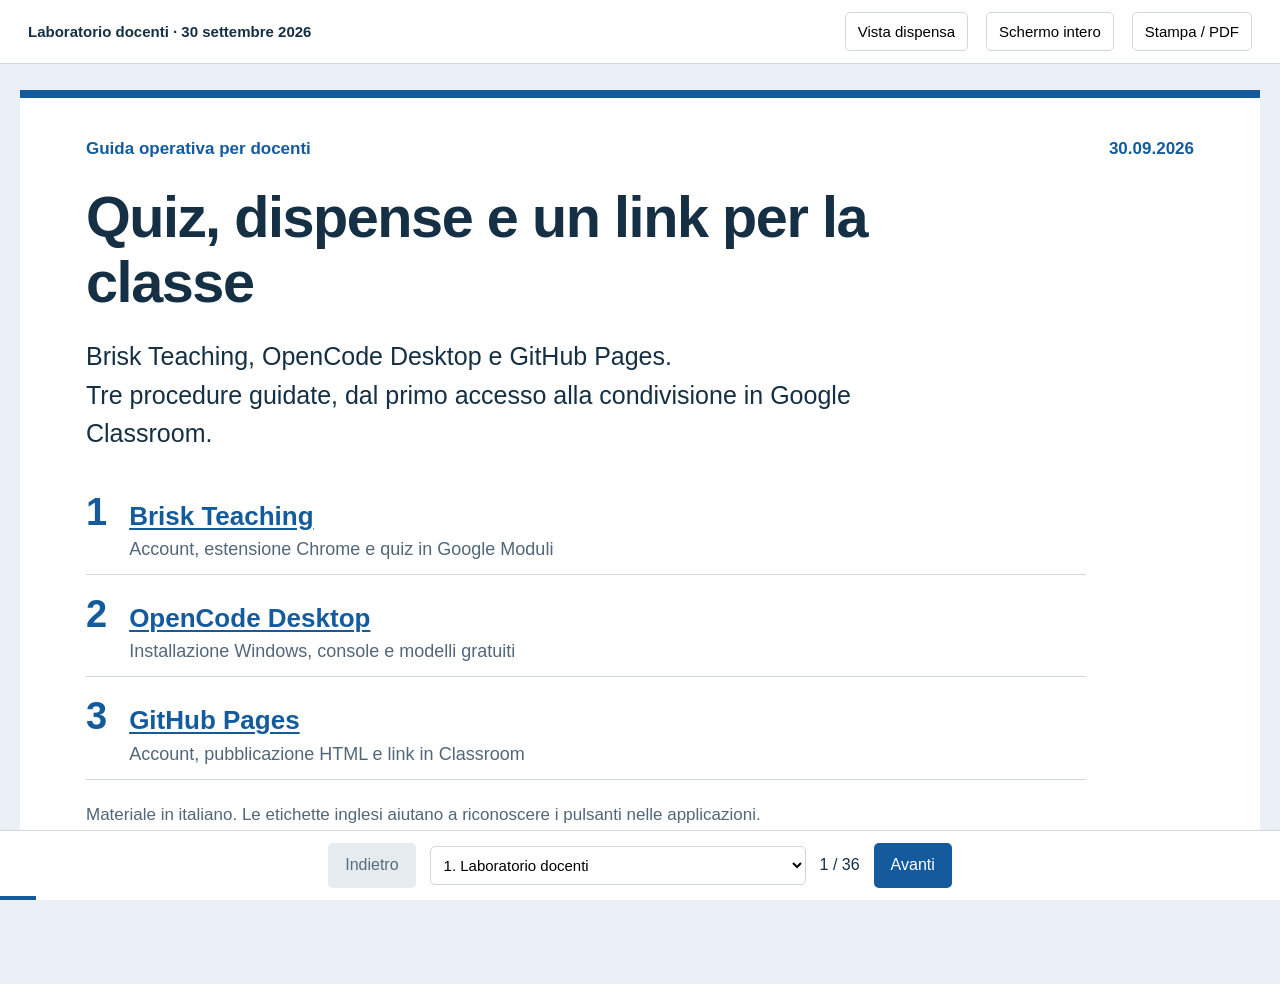
==== index.html @ 3fd15dc9 "Pubblica presentazione Brisk, OpenCode e GitHub Pages" ====
<!doctype html>
<html lang="it">
<head>
<meta charset="utf-8">
<meta name="viewport" content="width=device-width,initial-scale=1">
<title>Laboratorio docenti — Brisk, OpenCode e GitHub Pages</title>
<style>
:root{--ink:#153044;--paper:#fff;--base:#eaf0f5;--blue:#145b9e;--brisk:#654ba0;--open:#086755;--github:#145b9e;--muted:#526778;--line:#ccd8e1;--note:#fff3d6}*{box-sizing:border-box}body{margin:0;background:var(--base);color:var(--ink);font-family:"Segoe UI",Arial,sans-serif;font-size:20px;line-height:1.55}button,select{font:inherit}button,select,a{touch-action:manipulation}button{cursor:pointer}a{color:var(--blue);text-underline-offset:3px;overflow-wrap:anywhere}a:hover{text-decoration-thickness:3px}:focus-visible{outline:3px solid #d27800;outline-offset:4px}header{display:flex;align-items:center;gap:18px;padding:12px 28px;background:var(--paper);border-bottom:1px solid var(--line);font-size:15px}header strong{margin-right:auto}header button{border:1px solid var(--line);background:white;padding:7px 12px;border-radius:5px}main{max-width:1240px;margin:26px auto 110px}.slide{--accent:var(--blue);background:var(--paper);border-top:8px solid var(--accent);padding:38px 66px 32px;min-height:655px;scroll-margin-top:20px;margin-bottom:28px}.slide[data-topic="Brisk"]{--accent:var(--brisk)}.slide[data-topic="OpenCode"]{--accent:var(--open)}.slide[data-topic="GitHub"]{--accent:var(--github)}.slide[hidden]{display:none}.eyebrow{display:flex;justify-content:space-between;gap:20px;color:var(--accent);font-size:17px;font-weight:600;margin-bottom:22px}h1,h2,h3{line-height:1.13;letter-spacing:-.025em}h1{font-size:clamp(44px,4.5vw,64px);max-width:950px;margin:22px 0}h2{font-size:clamp(32px,3.5vw,46px);margin:0 0 25px;max-width:1030px}h3{font-size:24px;margin:20px 0 10px}p{max-width:920px;margin:14px 0}ol{padding-left:32px;max-width:1000px}li{padding-left:9px;margin:13px 0}li::marker{color:var(--accent);font-weight:700}strong{font-weight:650}.lead{font-size:25px;max-width:880px}.check{border-left:4px solid var(--accent);padding:10px 18px;margin-top:24px;background:#f1f6fa}.note{border-left:4px solid #ae7400;padding:10px 18px;background:var(--note);margin-top:24px;font-size:18px}.source{margin-top:24px;padding-top:12px;border-top:1px solid var(--line);font-size:14px;color:var(--muted)}.source a{color:var(--muted)}code{font-family:Consolas,"Liberation Mono",monospace;font-size:.9em;background:#edf2f6;padding:2px 5px;border-radius:3px;overflow-wrap:anywhere}pre{white-space:pre-wrap;overflow-wrap:anywhere;background:#eff5f8;border-left:4px solid var(--accent);padding:22px 24px;font:19px/1.6 Consolas,"Liberation Mono",monospace;max-width:1000px}pre code{background:none;padding:0}.copy{font-size:15px;padding:7px 14px;background:white;border:1px solid var(--line);border-radius:5px}.agenda{list-style:none;padding:0;max-width:1000px}.agenda li{display:flex;gap:22px;align-items:baseline;border-bottom:1px solid var(--line);padding:10px 0;margin:0}.agenda b{font-size:38px;color:var(--accent)}.agenda a{font-size:26px;font-weight:600}.agenda small{display:block;font-size:18px;color:var(--muted);font-weight:400}table{width:100%;border-collapse:collapse;font-size:18px}th,td{text-align:left;vertical-align:top;padding:14px 12px;border-bottom:1px solid var(--line)}th{color:var(--accent)}.sources{columns:2;column-gap:40px;font-size:17px}.sources li{break-inside:avoid;margin:0 0 12px}.toolbar{position:fixed;bottom:0;left:0;right:0;background:white;border-top:1px solid var(--line);padding:12px 24px;display:flex;align-items:center;justify-content:center;gap:14px;z-index:5;font-size:16px}.toolbar button{background:var(--blue);color:white;border:0;border-radius:5px;padding:10px 17px}.toolbar button:disabled{background:#e5ebef;color:#576c7c;cursor:default}.toolbar select{max-width:500px;min-width:160px;font-size:15px;padding:9px;border:1px solid var(--line);background:white;border-radius:5px}.progress{height:4px;background:var(--blue);position:fixed;bottom:0;left:0;z-index:6;transition:width .15s}body.reading main{max-width:1100px}body.reading .slide{min-height:0}body.reading .toolbar .step-nav{display:none}.sr-only{position:absolute;width:1px;height:1px;padding:0;margin:-1px;overflow:hidden;clip:rect(0,0,0,0);white-space:nowrap;border:0}.cover-foot{margin-top:22px;color:var(--muted);font-size:17px}.chapter{font-size:clamp(70px,10vw,130px);font-weight:750;color:var(--accent);line-height:1;margin:28px 0}.section-title{font-size:clamp(42px,5vw,64px)}noscript p{padding:20px;background:var(--note)}@media(max-width:800px){body{font-size:18px}header{padding:10px 16px;flex-wrap:wrap;gap:10px}header strong{width:100%;font-size:14px}main{margin:12px 12px 140px}.slide{padding:24px 23px;min-height:0}h2{font-size:32px}.eyebrow{font-size:14px;margin-bottom:18px}.lead{font-size:21px}.toolbar{flex-wrap:wrap;padding:10px 12px;gap:8px}.toolbar select{max-width:100%;width:100%;order:-1}.toolbar button{padding:8px 13px}.sources{columns:1}table{font-size:16px}th,td{padding:10px 6px}pre{font-size:16px;padding:16px}.agenda a{font-size:22px}.agenda b{font-size:30px}.source{font-size:13px}}@media(prefers-reduced-motion:reduce){*{scroll-behavior:auto!important;transition:none!important}}@media print{@page{size:A4 landscape;margin:12mm}body{background:white;font-size:15px}header,.toolbar,.progress,.copy,noscript{display:none!important}main,body.reading main{margin:0;max-width:none}.slide,.slide[hidden]{display:block!important;min-height:0;margin:0;padding:20px 24px;break-after:page;page-break-after:always;break-inside:avoid;border-top-width:5px}.slide:last-child{break-after:auto}h1{font-size:48px}h2{font-size:32px}h3{font-size:20px}.lead{font-size:20px}li{margin:9px 0}pre{font-size:14px;padding:15px}table{font-size:14px}.note{font-size:14px}.source{font-size:10px;margin-top:16px}.chapter{font-size:85px}.sources{font-size:13px}a{color:inherit}*{print-color-adjust:exact;-webkit-print-color-adjust:exact}}
.evidence{display:grid;grid-template-columns:1fr 1.05fr;gap:28px;align-items:start}.evidence ol{font-size:18px;padding-left:25px;margin-top:0}.evidence img{width:100%;height:auto;border:1px solid var(--line)}figure{margin:0}figcaption{font-size:13px;color:var(--muted);line-height:1.4;margin-top:8px}.evidence .note{font-size:16px}.evidence code{font-size:.82em}@media(max-width:900px){.evidence{grid-template-columns:1fr}}@media print{.evidence{grid-template-columns:1fr 1fr}.evidence ol{font-size:14px}.evidence .note{font-size:13px}}
</style>
</head>
<body>
<header><strong>Laboratorio docenti · 30 settembre 2026</strong><button id="reading" type="button" aria-pressed="false">Vista dispensa</button><button id="fullscreen" type="button">Schermo intero</button><button id="print" type="button">Stampa / PDF</button></header>
<noscript><p>JavaScript è disattivato: tutte le slide sono visibili in sequenza. Puoi leggere e stampare la presentazione.</p></noscript>
<main id="deck">
<section class="slide" id="slide-1" data-topic="Introduzione" data-title="Laboratorio docenti">
<div class="eyebrow"><span>Guida operativa per docenti</span><span>30.09.2026</span></div>
<h1>Quiz, dispense e un link per la classe</h1>
<p class="lead">Brisk Teaching, OpenCode Desktop e GitHub Pages.<br>Tre procedure guidate, dal primo accesso alla condivisione in Google Classroom.</p>
<ul class="agenda"><li><b>1</b><div><a href="#slide-4">Brisk Teaching</a><small>Account, estensione Chrome e quiz in Google Moduli</small></div></li><li><b>2</b><div><a href="#slide-15">OpenCode Desktop</a><small>Installazione Windows, console e modelli gratuiti</small></div></li><li><b>3</b><div><a href="#slide-26">GitHub Pages</a><small>Account, pubblicazione HTML e link in Classroom</small></div></li></ul>
<p class="cover-foot">Materiale in italiano. Le etichette inglesi aiutano a riconoscere i pulsanti nelle applicazioni.</p>
</section>
<section class="slide" id="slide-2" data-topic="Introduzione" data-title="Come usare la presentazione">
<div class="eyebrow"><span>Prima del laboratorio</span><span>Uso della guida</span></div><h2>Una slide alla volta, oppure tutta la dispensa</h2>
<ol><li>Usa <strong>Avanti</strong> e <strong>Indietro</strong>, oppure i tasti freccia. Il menu in basso apre direttamente un passaggio.</li><li>I collegamenti dei servizi aprono una nuova scheda. Mantieni questa presentazione aperta mentre esegui la procedura.</li><li>Seleziona <strong>Vista dispensa</strong> per leggere tutte le slide in sequenza. Torna alla presentazione con lo stesso pulsante.</li><li><strong>Stampa / PDF</strong> include tutte le slide. Nella finestra di stampa scegli “Salva come PDF” e orientamento orizzontale.</li></ol>
<p class="check"><strong>Il file funziona anche offline.</strong> Serve Internet per aprire i servizi e le fonti, non per consultare queste slide.</p><p class="note">I servizi cambiano nel tempo. I nomi e i percorsi riportati si basano sulle fonti ufficiali consultate il 30 settembre 2026. Le schermate possono variare per versione, lingua e account scolastico.</p>
</section>
<section class="slide" id="slide-3" data-topic="Introduzione" data-title="Occorrente e account">
<div class="eyebrow"><span>Prima del laboratorio</span><span>Preparazione</span></div><h2>Occorrente e account da utilizzare</h2>
<ol><li>Un computer con <strong>Google Chrome</strong> e connessione Internet. Per la seconda procedura: un PC Windows compatibile con il download Desktop x64.</li><li>Un <strong>account Google</strong> con Drive e Moduli disponibili. Per la condivisione: accesso come docente alla propria Classroom.</li><li>Un indirizzo email accessibile, da usare per le registrazioni. Tieni a disposizione gli eventuali codici di verifica.</li><li>Una breve risorsa didattica e una cartella di lavoro, per esempio <code>Documenti\Dispensa-AI</code>.</li></ol>
<p class="check"><strong>Controllo iniziale:</strong> apri <a href="https://drive.google.com/" target="_blank" rel="noopener noreferrer">Google Drive</a> e verifica dall’immagine del profilo l’account nel quale vuoi salvare i materiali.</p><p class="note">Su un computer scolastico l’installazione di estensioni o programmi può richiedere l’intervento dell’amministratore.</p>
</section>
<section class="slide" id="slide-4" data-topic="Brisk" data-title="Brisk Teaching: obiettivo">
<div class="eyebrow"><span>Brisk Teaching</span><span>Percorso 1</span></div><div class="chapter">01</div><h2 class="section-title">Un quiz nel proprio Google Drive</h2><p class="lead">L’estensione Brisk usa una risorsa o una richiesta per creare un quiz in Google Moduli. Il docente controlla le domande prima di condividerle.</p><p>Al termine avrai un modulo modificabile nel tuo account Google, con risposte corrette e impostazioni di accesso verificate.</p><p><a href="https://www.briskteaching.com/getting-started-with-brisk-teaching" target="_blank" rel="noopener noreferrer">Apri la guida ufficiale Brisk</a></p><p class="source">Fonte: <a href="https://www.briskteaching.com/solutions/teachers" target="_blank" rel="noopener noreferrer">Brisk for Teachers</a>.</p>
</section>
<section class="slide" id="slide-5" data-topic="Brisk" data-title="Iscrizione a Brisk">
<div class="eyebrow"><span>Brisk Teaching</span><span>Passaggio 1</span></div><h2>Iscrizione con l’account Google</h2>
<ol><li>Apri <a href="https://www.briskteaching.com/" target="_blank" rel="noopener noreferrer">briskteaching.com</a> e cerca <strong>Sign up</strong> / <strong>Get started free</strong>. Puoi partire anche da <a href="https://app.briskteaching.com/get-started" target="_blank" rel="noopener noreferrer">app.briskteaching.com/get-started</a>.</li><li>Scegli l’accesso con <strong>Google</strong>, perché il risultato dovrà essere un Google Modulo.</li><li>Seleziona l’account di destinazione. Se non compare, usa l’opzione per aggiungere un altro account.</li><li>Leggi le richieste di accesso e completa le informazioni iniziali che Brisk presenta, per esempio ruolo e contesto didattico.</li></ol><p class="check"><strong>Risultato:</strong> accedi a Brisk con lo stesso account nel quale vuoi ritrovare il quiz.</p><p class="note">Se l’account della scuola blocca l’autorizzazione, chiedi al referente informatico di abilitare il servizio.</p><p class="source">Fonte: <a href="https://www.briskteaching.com/getting-started-with-brisk-teaching" target="_blank" rel="noopener noreferrer">Getting Started with Brisk</a>.</p>
</section>
<section class="slide" id="slide-6" data-topic="Brisk" data-title="Installazione estensione Chrome">
<div class="eyebrow"><span>Brisk Teaching</span><span>Passaggio 2</span></div><h2>Installazione dell’estensione su Chrome</h2>
<ol><li>In <strong>Google Chrome</strong>, torna al sito Brisk e seleziona <strong>Install for free</strong>, <strong>Add to Chrome</strong> o il pulsante equivalente di installazione.</li><li>Apri la scheda <strong>Brisk Teaching</strong> nel Chrome Web Store tramite il collegamento del sito ufficiale.</li><li>Fai clic su <strong>Aggiungi a Chrome</strong>. Leggi le autorizzazioni della finestra e conferma con <strong>Aggiungi estensione</strong>.</li><li>Attendi la notifica di installazione. Apri il menu <strong>Estensioni</strong>, indicato dal simbolo del puzzle in alto a destra.</li></ol><p class="check"><strong>Risultato:</strong> Brisk Teaching compare nell’elenco delle estensioni di Chrome.</p><p class="note">Se il pulsante è disabilitato o compare “Bloccata dall’amministratore”, l’installazione deve essere autorizzata dalla scuola.</p><p class="source">Fonte: <a href="https://www.briskteaching.com/faq" target="_blank" rel="noopener noreferrer">Brisk FAQ: installazione dell’estensione</a>.</p>
</section>
<section class="slide" id="slide-7" data-topic="Brisk" data-title="Icona e accesso nell’estensione">
<div class="eyebrow"><span>Brisk Teaching</span><span>Passaggio 3</span></div><h2>Icona visibile e accesso nell’estensione</h2>
<ol><li>Dal menu <strong>Estensioni</strong> di Chrome, premi la <strong>puntina</strong> accanto a Brisk Teaching. L’icona rimane nella barra degli strumenti.</li><li>Apri una pagina di lavoro, per esempio un Google Documento con il testo della lezione.</li><li>Premi l’icona Brisk nella barra oppure la <strong>B</strong> che appare sulla pagina. Se richiesto, effettua l’accesso con Google.</li><li>Controlla che l’account Brisk corrisponda all’account Google del documento. Ricarica la pagina se l’estensione non appare.</li></ol><p class="check"><strong>Risultato:</strong> puoi aprire gli strumenti Brisk dalla risorsa che stai leggendo.</p><p class="note">L’estensione è legata al profilo Chrome in cui l’hai installata. Se cambi profilo, controlla che sia presente anche lì.</p><p class="source">Fonte: <a href="https://www.briskteaching.com/getting-started-with-brisk-teaching" target="_blank" rel="noopener noreferrer">Getting Started with Brisk: pin e sign in</a>.</p>
</section>
<section class="slide" id="slide-8" data-topic="Brisk" data-title="Preparazione del testo di partenza">
<div class="eyebrow"><span>Brisk Teaching</span><span>Passaggio 4</span></div><h2>La risorsa da trasformare in quiz</h2>
<ol><li>Apri un <strong>Google Documento</strong> con il contenuto della lezione. Puoi usare anche una pagina web, un PDF o un video YouTube supportato.</li><li>Per il primo tentativo scegli un testo breve e chiaro, per esempio una pagina su hardware, software e periferiche.</li><li>Apri Brisk e scegli <strong>Create</strong>, quindi <strong>Quiz</strong> nella libreria degli strumenti.</li><li>Se Brisk presenta un’interfaccia diversa, cerca lo strumento di creazione quiz. Controlla quale contenuto sta usando prima di generare.</li></ol><p class="check"><strong>Esempio:</strong> una lezione introduttiva di informatica per una classe prima della scuola secondaria di secondo grado.</p><p class="source">Fonte: <a href="https://help.briskteaching.com/hc/en-us/articles/39310176720148-How-To-Create-with-classic-Brisk" target="_blank" rel="noopener noreferrer">How To: Create with classic Brisk</a>.</p>
</section>
<section class="slide" id="slide-9" data-topic="Brisk" data-title="Impostazioni del quiz">
<div class="eyebrow"><span>Brisk Teaching</span><span>Passaggio 5</span></div><h2>Lingua, livello e formato del quiz</h2>
<ol><li>Imposta <strong>Italiano</strong> come lingua, se il campo è disponibile. Indica la lingua anche nella richiesta scritta.</li><li>Seleziona il livello scolastico appropriato. Per una classe prima superiore descrivi anche età e prerequisiti nella richiesta.</li><li>Imposta il numero e il tipo delle domande con i controlli disponibili. Per iniziare: <strong>8 domande a scelta multipla</strong>.</li><li>Scegli <strong>Google Forms / Google Moduli</strong> come destinazione del quiz, poi prepara la richiesta della slide successiva.</li></ol><p class="check"><strong>Prima di generare:</strong> verifica contenuto di partenza, lingua, livello e destinazione Google Forms.</p><p class="note">La disposizione dei campi dipende dalla versione di Brisk. Puoi esplicitare nella richiesta le preferenze che non hanno un campo dedicato.</p><p class="source">Fonte: <a href="https://www.briskteaching.com/faq" target="_blank" rel="noopener noreferrer">Brisk FAQ: creazione quiz e scelta dell’output</a>.</p>
</section>
<section class="slide" id="slide-10" data-topic="Brisk" data-title="Richiesta pronta per Brisk">
<div class="eyebrow"><span>Brisk Teaching</span><span>Esempio da copiare</span></div><h2>Una richiesta precisa per il quiz</h2>
<pre id="brisk-prompt">Crea un quiz in italiano basato sul testo aperto.
Destinatari: classe prima della scuola secondaria di secondo grado.
Argomento: hardware, software e periferiche.
Prepara 8 domande a scelta multipla, con 4 alternative
e una sola risposta corretta per domanda.
Usa frasi brevi e un lessico adatto a studenti principianti.
Indica la risposta corretta e una breve spiegazione.
Evita domande ambigue e informazioni assenti dal testo.</pre><button class="copy" data-copy="brisk-prompt" type="button">Copia richiesta</button>
<p>Adatta argomento e destinatari. Prima di usare questo esempio, verifica che la risorsa aperta contenga davvero gli argomenti indicati.</p><p class="check"><strong>Nota didattica:</strong> la richiesta è un esempio del laboratorio. Il contenuto generato richiede il controllo del docente.</p>
</section>
<section class="slide" id="slide-11" data-topic="Brisk" data-title="Generazione e salvataggio nel proprio account">
<div class="eyebrow"><span>Brisk Teaching</span><span>Passaggio 6</span></div><h2>Generazione e controllo dell’account</h2>
<ol><li>Avvia con <strong>Brisk It</strong> o il pulsante di generazione e attendi il risultato, senza chiudere la scheda.</li><li>Apri il Google Modulo restituito. Se compare un’ulteriore richiesta Google, controlla l’account selezionato prima di procedere.</li><li>Assegna un nome riconoscibile al file, per esempio <strong>Quiz hardware e software – classe 1A</strong>.</li><li>Apri <a href="https://drive.google.com/" target="_blank" rel="noopener noreferrer">Drive</a> nello stesso account e cerca il titolo del modulo. Controlla il proprietario nei dettagli o nella finestra di condivisione.</li></ol><p class="check"><strong>Risultato:</strong> il modulo è modificabile e appartiene all’account previsto. Puoi spostarlo nella cartella della classe.</p><p class="note">Se il file è finito nell’account sbagliato, passa all’account corretto e ripeti la creazione. Se il file è soltanto condiviso con te, crea una copia nel tuo Drive quando l’opzione è consentita.</p><p class="source">Fonti: <a href="https://www.briskteaching.com/getting-started-with-brisk-teaching" target="_blank" rel="noopener noreferrer">Brisk: salvataggio in Drive</a>, <a href="https://support.google.com/docs/answer/6281888?hl=it" target="_blank" rel="noopener noreferrer">Google: uso di Moduli</a>.</p>
</section>
<section class="slide" id="slide-12" data-topic="Brisk" data-title="Revisione e punteggi in Google Moduli">
<div class="eyebrow"><span>Brisk Teaching</span><span>Passaggio 7</span></div><h2>Controllo delle domande e delle soluzioni</h2>
<ol><li>Leggi ogni domanda e tutte le alternative. Correggi errori, ambiguità e risposte troppo facili da riconoscere.</li><li>In <strong>Impostazioni</strong>, controlla <strong>Trasforma in un quiz</strong>. Attivalo se il modulo non è già un quiz.</li><li>Apri la <strong>Chiave di risposta</strong> delle domande valutabili e verifica soluzione e punti. Per l’esempio assegna 1 punto per domanda, totale 8.</li><li>Decidi quando rilasciare il voto, quali informazioni mostrare e se rendere obbligatorie le domande. Usa <strong>Anteprima</strong> per controllare l’esperienza dello studente.</li></ol><p class="check"><strong>Prova:</strong> dopo la pubblicazione invia una compilazione di test. Controlla che punteggio e risposte siano corretti.</p><p class="source">Fonte: <a href="https://support.google.com/docs/answer/7032287?hl=it" target="_blank" rel="noopener noreferrer">Google: creare e valutare quiz</a>.</p>
</section>
<section class="slide" id="slide-13" data-topic="Brisk" data-title="Pubblicazione del modulo e risposte">
<div class="eyebrow"><span>Brisk Teaching</span><span>Passaggio 8</span></div><h2>Pubblicazione e link di compilazione</h2>
<ol><li>In <strong>Impostazioni</strong>, scegli raccolta email e limite a una risposta. Il limite richiede l’accesso Google.</li><li>Fai clic su <strong>Pubblica</strong>. In <strong>Gestisci</strong>, verifica chi può rispondere e scegli il pubblico previsto. Conferma la pubblicazione.</li><li>Da <strong>Pubblicato</strong>, <strong>Condividi</strong> o <strong>Anteprima</strong>, usa <strong>Copia link di compilazione</strong>. Condividi questo link con gli studenti.</li><li>Apri il link con un account autorizzato a rispondere. Dopo la prova, controlla la scheda <strong>Risposte</strong> del modulo.</li></ol><p class="check"><strong>Il link corretto apre la compilazione.</strong> Il collegamento dell’editor può terminare con <code>/edit</code> e va riservato ai collaboratori.</p><p class="note">Se compare “Richiedi accesso”, verifica il pubblico del modulo e l’account dello studente. Gli account scolastici possono avere restrizioni del dominio.</p><p class="source">Fonte: <a href="https://support.google.com/docs/answer/2839588?hl=it" target="_blank" rel="noopener noreferrer">Google: pubblicare e condividere il modulo</a>.</p>
</section>
<section class="slide" id="slide-14" data-topic="Brisk" data-title="Brisk: problemi comuni">
<div class="eyebrow"><span>Brisk Teaching</span><span>Se qualcosa non funziona</span></div><h2>Problemi comuni e controllo finale</h2>
<table><thead><tr><th>Problema</th><th>Prima verifica</th></tr></thead><tbody><tr><td>Non vedo la B</td><td>Apri una pagina di contenuto, ricarica e premi l’icona nella barra. Controlla che l’estensione sia attiva nel profilo Chrome corrente.</td></tr><tr><td>Google nega l’accesso</td><td>Verifica l’account. Se il servizio è bloccato dal dominio scolastico, coinvolgi l’amministratore.</td></tr><tr><td>Non trovo il modulo</td><td>Cerca il titolo in Drive e verifica il profilo Google attivo. Controlla il collegamento restituito da Brisk.</td></tr><tr><td>Quiz o opzione non disponibili</td><td>Controlla il piano e le funzioni disponibili. La prova iniziale può mostrare funzioni diverse dal piano gratuito successivo.</td></tr></tbody></table><p class="check"><strong>Passaggio concluso:</strong> quiz nel tuo account, soluzioni controllate, link di compilazione provato.</p><p class="source">Fonte: <a href="https://www.briskteaching.com/faq" target="_blank" rel="noopener noreferrer">Brisk FAQ: piano e troubleshooting</a>.</p>
</section>
<section class="slide" id="slide-15" data-topic="OpenCode" data-title="OpenCode Desktop: obiettivo">
<div class="eyebrow"><span>OpenCode Desktop</span><span>Percorso 2</span></div><div class="chapter">02</div><h2 class="section-title">Una dispensa HTML sul PC Windows</h2><p class="lead">Installazione dell’app, collegamento al servizio OpenCode e scelta di un modello gratuito.</p><p><strong>Desktop</strong> è l’applicazione. In <strong>Impostazioni / Provider</strong> collega <strong>OpenCode Console</strong>, il provider previsto per questo laboratorio. La console web gestisce account e chiavi.</p><p class="check"><strong>Obiettivo del laboratorio:</strong> ottenere un file <code>index.html</code> e aprirlo in Chrome prima di pubblicarlo.</p><p class="source">Fonti: <a href="https://opencode.ai/docs/" target="_blank" rel="noopener noreferrer">OpenCode Intro</a>, <a href="https://opencode.ai/docs/providers/" target="_blank" rel="noopener noreferrer">Providers</a>.</p>
</section>
<section class="slide" id="slide-16" data-topic="OpenCode" data-title="Download Desktop per Windows">
<div class="eyebrow"><span>OpenCode Desktop</span><span>Passaggio 1</span></div><h2>Download dell’app Windows</h2>
<ol><li>Apri <a href="https://opencode.ai/download" target="_blank" rel="noopener noreferrer">opencode.ai/download</a> nel browser del PC Windows.</li><li>Scorri alla sezione <strong>OpenCode Desktop</strong>. Seleziona <strong>Download</strong> sotto <strong>Windows (x64)</strong>.</li><li>Attendi il download. Apri la cartella <strong>Download</strong> di Windows e individua il programma di installazione appena scaricato.</li><li>Controlla che il download provenga dal sito ufficiale o dal repository ufficiale a cui il sito rimanda.</li></ol><p class="check"><strong>Desktop è il download corretto per questa guida.</strong> Non serve partire dai comandi della sezione “OpenCode Terminal”.</p><p class="note">Per un PC con architettura diversa da x64, verifica la compatibilità prima di installare. La pagina consultata propone il download Windows x64.</p><p class="source">Fonte: <a href="https://opencode.ai/download" target="_blank" rel="noopener noreferrer">Download ufficiale OpenCode</a>.</p>
</section>
<section class="slide" id="slide-17" data-topic="OpenCode" data-title="Installazione e primo avvio">
<div class="eyebrow"><span>OpenCode Desktop</span><span>Passaggio 2</span></div><h2>Installazione e primo avvio su Windows</h2>
<ol><li>Apri il programma scaricato con un doppio clic. Leggi le informazioni dell’installer e scegli le opzioni richieste dalla versione disponibile.</li><li>Completa l’installazione seguendo la procedura. Se Windows chiede un’autorizzazione, verifica origine e nome del programma.</li><li>Avvia <strong>OpenCode</strong> dal menu Start o dal collegamento creato. Attendi il caricamento dell’interfaccia.</li><li>Se l’app segnala un componente necessario o un errore, annota il messaggio e consulta la documentazione ufficiale prima di ripetere l’installazione.</li></ol><p class="check"><strong>Risultato:</strong> vedi la finestra dell’app e puoi aprire un progetto o una cartella.</p><p class="note">Le finestre dell’installer dipendono dalla versione. Su un PC gestito dalla scuola può servire l’installazione da parte dell’amministratore.</p><p class="source">Fonti: <a href="https://opencode.ai/download" target="_blank" rel="noopener noreferrer">Download ufficiale</a>, <a href="https://opencode.ai/docs/troubleshooting/" target="_blank" rel="noopener noreferrer">OpenCode Troubleshooting</a>.</p>
</section>
<section class="slide" id="slide-18" data-topic="OpenCode" data-title="Cartella del progetto">
<div class="eyebrow"><span>OpenCode Desktop</span><span>Passaggio 3</span></div><h2>La cartella di lavoro della dispensa</h2>
<ol><li>In Esplora file apri <strong>Documenti</strong> e crea una cartella chiamata <code>Dispensa-AI</code>.</li><li>In OpenCode usa <strong>Open project</strong> / <strong>Open folder</strong>, o il controllo equivalente per aprire una cartella.</li><li>Seleziona <code>Documenti\Dispensa-AI</code>. Controlla il nome del progetto nell’app.</li><li>Avvia una nuova sessione di lavoro. Usa questa cartella vuota per il primo esercizio.</li></ol><p class="check"><strong>Risultato:</strong> sai dove cercare il file HTML che l’agente creerà.</p><p>Per gli esercizi successivi puoi aggiungere alla cartella un testo di partenza, purché sia un materiale che puoi usare e condividere.</p><p class="source">Fonte: <a href="https://opencode.ai/docs/" target="_blank" rel="noopener noreferrer">OpenCode: lavoro su un progetto</a>. Il nome della cartella è un esempio del laboratorio.</p>
</section>
<section class="slide" id="slide-19" data-topic="OpenCode" data-title="Controllo di OpenCode Console in Provider">
<div class="eyebrow"><span>OpenCode Desktop</span><span>Passaggio 4</span></div><h2>Prima verifica: OpenCode Console è già collegato?</h2>
<ol><li>Apri le <strong>Impostazioni</strong> dell’app, poi la voce <strong>Provider</strong> nel menu laterale.</li><li>Cerca <strong>OpenCode Console</strong> tra i <strong>Provider connessi</strong>.</li><li>Se la voce è già presente con <strong>Default</strong> e il pulsante <strong>Disconnetti</strong>, il provider risulta collegato. Passa alla scelta del modello, senza scollegarlo.</li><li>Se la voce non è collegata, cercala nell’elenco o in <strong>Mostra altri provider</strong> e usa <strong>Connetti</strong>. Segui il metodo di accesso proposto dall’app.</li></ol><p class="check"><strong>Nella versione osservata:</strong> OpenCode Console appare già tra i provider connessi, con indicazione Default. Questo controllo precede l’eventuale creazione di una chiave.</p><p class="note">Il percorso principale per i modelli gratuiti è dentro Desktop. Account web e chiave API sono passaggi aggiuntivi soltanto se il collegamento scelto li richiede.</p><p class="source">Fonte: osservazione diretta di OpenCode Desktop 2.0.16, interfaccia italiana, 30 settembre 2026. Schermata nella slide 21.</p></section>
<section class="slide" id="slide-20" data-topic="OpenCode" data-title="Accesso web e chiave API solo se richiesti">
<div class="eyebrow"><span>OpenCode Desktop</span><span>Approfondimento facoltativo</span></div><h2>Account web e chiave API, se richiesti</h2>
<ol><li>Se il collegamento del provider apre il browser, completa l’accesso indicato e torna all’app. Per il servizio ufficiale la documentazione rimanda a <a href="https://opencode.ai/auth" target="_blank" rel="noopener noreferrer">opencode.ai/auth</a>.</li><li>Se il collegamento richiede una <strong>API key</strong>, accedi alla console web, apri la sezione delle chiavi e usa <strong>Create API Key</strong>.</li><li>Copia la chiave e incollala esclusivamente nel campo di autenticazione del provider. Conferma e verifica che risulti connesso.</li><li>Se OpenCode Console è già collegato come <strong>Default</strong> e il modello gratuito è utilizzabile, puoi saltare questo approfondimento.</li></ol><p class="note">La documentazione del servizio Zen descrive anche l’attivazione con fatturazione. Verifica le condizioni mostrate prima di aggiungere credito o dati di pagamento. Evita di inserire la chiave in chat, HTML, screenshot o GitHub.</p><p class="source">Fonte: <a href="https://opencode.ai/docs/providers/" target="_blank" rel="noopener noreferrer">documentazione ufficiale Providers</a>. La richiesta effettiva di autenticazione dipende dal collegamento proposto dall’app.</p></section>
<section class="slide" id="slide-21" data-topic="OpenCode" data-title="OpenCode Console: schermata del provider">
<div class="eyebrow"><span>OpenCode Desktop</span><span>Passaggio 5 · Schermata reale</span></div><h2>OpenCode Console nell’elenco dei provider</h2>
<div class="evidence"><div><ol><li>Nel menu delle impostazioni seleziona <strong>Provider</strong>.</li><li>Individua <strong>Provider connessi</strong> nella parte superiore.</li><li>Controlla la riga <strong>OpenCode Console</strong>. In questo esempio compare <strong>Default</strong> e il pulsante <strong>Disconnetti</strong>.</li><li>Apri poi <strong>Modelli</strong> nel menu laterale per verificare il modello gratuito.</li></ol><p class="check"><strong>Il controllo è superato:</strong> il provider compare tra quelli connessi.</p><p class="note"><strong>OpenCode Go</strong> è una voce distinta, descritta come abbonamento. Per questo laboratorio resta su OpenCode Console.</p></div><figure><img src="[data-uri]" alt="OpenCode Desktop: Impostazioni, Provider. OpenCode Console compare tra i provider connessi con etichetta Default e pulsante Disconnetti."><figcaption>Schermata acquisita su macOS, OpenCode Desktop 2.0.16 in italiano. Il laboratorio di installazione resta riferito a Windows. Disposizione e diciture possono variare.</figcaption></figure></div><p class="source">Fonte: osservazione diretta dell’app, 30 settembre 2026. Nessuna credenziale è mostrata.</p></section>
<section class="slide" id="slide-22" data-topic="OpenCode" data-title="Muse Spark 1.3 Free: scelta del modello">
<div class="eyebrow"><span>OpenCode Desktop</span><span>Passaggio 6 · Schermata reale</span></div><h2>Muse Spark 1.3 Free nella tua versione</h2>
<div class="evidence"><div><ol><li>Apri <strong>Impostazioni / Modelli</strong> e cerca <strong>Muse Spark</strong>.</li><li>Nel gruppo <strong>OpenCode Console</strong> verifica che <strong>Muse Spark 1.3 Free</strong> sia attivo. Il relativo interruttore deve essere acceso.</li><li>Premi <strong>Torna all’app</strong>. Nel selettore della sessione scegli <strong>Muse Spark 1.3 Free</strong>.</li><li>Invia una richiesta breve di prova. Se la variante Free non è disponibile, verifica catalogo e versione prima di scegliere un’alternativa gratuita.</li></ol><p class="check">Nella schermata compaiono sia <strong>Muse Spark 1.3</strong> sia <strong>Muse Spark 1.3 Free</strong>. Per questo esercizio scegli la seconda voce.</p></div><figure><img src="[data-uri]" alt="OpenCode Desktop: ricerca Muse Spark nei modelli di OpenCode Console. Sono visibili Muse Spark 1.3 e Muse Spark 1.3 Free con interruttori attivi."><figcaption>Interfaccia osservata il 30 settembre 2026, su macOS. Il nome Muse Spark 1.3 Free coincide con quello nel selettore della sessione.</figcaption></figure></div>
<p class="note">Il catalogo web usa anche il nome <strong>Muse Spark 1.3 Contributor Free</strong> (<code>muse-spark-1.3-contributor-free</code>) e segnala per quella variante l’uso di prompt e risposte per addestramento Meta. Verifica le condizioni del modello effettivamente selezionato. Usa testi senza dati personali o riservati.</p><p class="source">Fonti: osservazione diretta Desktop e <a href="https://opencode.ai/docs/zen/" target="_blank" rel="noopener noreferrer">catalogo ufficiale Zen</a>. “Free” non garantisce uso illimitato o disponibilità permanente.</p></section>
<section class="slide" id="slide-23" data-topic="OpenCode" data-title="Richiesta per creare la dispensa HTML">
<div class="eyebrow"><span>OpenCode Desktop</span><span>Passaggio 7 · Esempio da copiare</span></div><h2>Richiesta per una prima dispensa HTML</h2>
<pre id="opencode-prompt">Nella cartella aperta crea un file index.html.
Argomento: hardware, software e periferiche.
Destinatari: classe prima della scuola secondaria di secondo grado.
Scrivi in italiano: obiettivi, spiegazione con esempi,
glossario e 5 esercizi finali con soluzioni separate.
Usa un solo file HTML con CSS incorporato, senza librerie,
font remoti o servizi esterni. Deve funzionare offline,
essere leggibile da telefono e stampabile.
Non aggiungere dati personali. Non modificare altri file.
Alla fine indica il percorso del file creato.</pre><button class="copy" data-copy="opencode-prompt" type="button">Copia richiesta</button><p>Incolla nella sessione e invia. Se il modello restituisce solo testo, chiedi: <strong>“Salva il contenuto nel file index.html della cartella aperta.”</strong></p><p class="check"><strong>Risultato atteso:</strong> un file reale sul computer, oltre alla risposta dell’assistente.</p>
</section>
<section class="slide" id="slide-24" data-topic="OpenCode" data-title="Verifica del file creato">
<div class="eyebrow"><span>OpenCode Desktop</span><span>Passaggio 8</span></div><h2>Controllo della dispensa in Chrome</h2>
<ol><li>Leggi eventuali richieste di autorizzazione dell’agente. Approva le operazioni necessarie a creare il file nella cartella dell’esercizio.</li><li>In Esplora file apri <code>Dispensa-AI</code> e verifica che esista <code>index.html</code>. Mostra le estensioni dei nomi file per escludere <code>index.html.txt</code>.</li><li>Apri il file con Chrome. Controlla contenuti, titoli, esercizi, soluzioni e leggibilità. Prova anche l’anteprima di stampa.</li><li>Se serve una correzione, chiedila a OpenCode in modo preciso. Dopo il salvataggio, ricarica il file in Chrome.</li></ol><p class="check"><strong>Esempio di revisione:</strong> “Nella sezione periferiche distingui input, output e dispositivi misti. Mantieni il file unico e correggi index.html.”</p><p class="note">Se hai salvato manualmente da Blocco note, scegli “Tutti i file”, nome <code>index.html</code> e codifica UTF-8.</p><p class="source">Fonte: <a href="https://opencode.ai/docs/" target="_blank" rel="noopener noreferrer">OpenCode: richieste e modifiche</a>. La verifica nel browser fa parte dell’esercizio.</p>
</section>
<section class="slide" id="slide-25" data-topic="OpenCode" data-title="OpenCode: problemi comuni">
<div class="eyebrow"><span>OpenCode Desktop</span><span>Se qualcosa non funziona</span></div><h2>Problemi comuni di connessione e generazione</h2>
<table><thead><tr><th>Problema</th><th>Azione</th></tr></thead><tbody><tr><td>Chiave rifiutata / 401</td><td>Controlla provider e chiave completa. Ricopia dalla console oppure genera una nuova chiave e riconnetti il provider.</td></tr><tr><td>Modello non trovato</td><td>Aggiorna Desktop e riapri il selettore. Seleziona la variante Free esattamente disponibile nel catalogo corrente.</td></tr><tr><td>Limite / 429 / servizio occupato</td><td>Attendi e riprova con una richiesta più breve. Se necessario scegli un altro modello indicato come Free.</td></tr><tr><td>Richiesta di credito</td><td>Verifica di aver scelto una variante Free. Controlla le condizioni dell’account, senza passare automaticamente a un modello a pagamento.</td></tr><tr><td>Il file non compare</td><td>Controlla cartella aperta e autorizzazioni. Chiedi esplicitamente di salvare il file e di indicarne il percorso.</td></tr></tbody></table><p class="check"><strong>Passaggio concluso:</strong> provider collegato, modello selezionato, <code>index.html</code> aperto e controllato.</p><p class="source">Fonti: <a href="https://opencode.ai/docs/troubleshooting/" target="_blank" rel="noopener noreferrer">Troubleshooting</a>, <a href="https://opencode.ai/docs/providers/" target="_blank" rel="noopener noreferrer">Providers</a>.</p>
</section>
<section class="slide" id="slide-26" data-topic="GitHub" data-title="GitHub Pages: obiettivo">
<div class="eyebrow"><span>GitHub Pages</span><span>Percorso 3</span></div><div class="chapter">03</div><h2 class="section-title">Un indirizzo web per la dispensa</h2><p class="lead">Pubblica il file HTML nello spazio personale GitHub Pages e condividi il suo indirizzo nella Classroom.</p><p>Per questo percorso bastano il browser, un account GitHub gratuito e il file pronto. Non serve installare Git o usare il terminale.</p><p class="check"><strong>Esempio con utente fittizio:</strong> <code>docente-esempio</code> pubblica all’indirizzo <code>https://docente-esempio.github.io/</code>.</p><p class="source">Fonte: <a href="https://docs.github.com/en/pages/quickstart" target="_blank" rel="noopener noreferrer">GitHub Pages Quickstart</a>.</p>
</section>
<section class="slide" id="slide-27" data-topic="GitHub" data-title="Iscrizione a GitHub">
<div class="eyebrow"><span>GitHub Pages</span><span>Passaggio 1</span></div><h2>Iscrizione e verifica dell’account GitHub</h2>
<ol><li>Apri <a href="https://github.com/signup" target="_blank" rel="noopener noreferrer">github.com/signup</a>. Scegli il metodo di registrazione offerto dalla pagina.</li><li>Se usi email e password, inserisci un’email accessibile, crea una password e scegli uno <strong>username disponibile</strong>.</li><li>Completa le verifiche richieste e conferma l’email con il codice o il link ricevuto.</li><li>Accedi a GitHub. Dal menu del profilo controlla e annota lo <strong>username esatto</strong>, diverso dal nome visualizzato.</li></ol><p class="check"><strong>Lo username determina l’indirizzo Pages.</strong> Se scegli <code>docente-esempio</code>, il repository personale dovrà chiamarsi <code>docente-esempio.github.io</code>.</p><p class="note">Per questa procedura usa il piano gratuito e un repository pubblico. Le protezioni dell’account e i codici di recupero vanno gestiti dal proprietario.</p><p class="source">Fonte: <a href="https://docs.github.com/en/account-and-profile/how-tos/account-management/creating-an-account-on-github" target="_blank" rel="noopener noreferrer">GitHub: creazione di un account</a>.</p>
</section>
<section class="slide" id="slide-28" data-topic="GitHub" data-title="Repository personale username.github.io">
<div class="eyebrow"><span>GitHub Pages</span><span>Passaggio 2</span></div><h2>Creazione del repository personale</h2>
<ol><li>Dal menu <strong>+</strong> in alto su GitHub, scegli <strong>New repository</strong>. Verifica che l’owner sia il tuo account personale.</li><li>Nel campo <strong>Repository name</strong> scrivi <code>IL-TUO-USERNAME.github.io</code>, sostituendo il segnaposto con lo username reale.</li><li>Seleziona <strong>Public</strong>. Puoi aggiungere una descrizione e attivare <strong>Add a README file</strong> per inizializzare il repository.</li><li>Premi <strong>Create repository</strong>. Nella scheda Code controlla nome e branch, normalmente <strong>main</strong>.</li></ol><p class="note">Se il repository <code>username.github.io</code> esiste già, aprilo e aggiungi la dispensa con un nome distinto, come <code>dispensa-informatica.html</code>, senza sostituire la sua homepage.</p><p class="source">Fonte: <a href="https://docs.github.com/en/pages/quickstart" target="_blank" rel="noopener noreferrer">GitHub Pages Quickstart: repository personale</a>.</p>
</section>
<section class="slide" id="slide-29" data-topic="GitHub" data-title="Caricamento del file HTML">
<div class="eyebrow"><span>GitHub Pages</span><span>Passaggio 3</span></div><h2>Caricamento della dispensa dal browser</h2>
<ol><li>Per la prima homepage prepara sul PC un file chiamato <code>index.html</code>. Se scegli un nome diverso, annotalo per il collegamento diretto.</li><li>Nella scheda <strong>Code</strong> del repository, scegli <strong>Add file</strong>, poi <strong>Upload files</strong>.</li><li>Trascina il file oppure premi <strong>choose your files</strong>. Carica anche immagini, CSS o script locali se la dispensa li richiede, mantenendo i percorsi.</li><li>Scrivi un messaggio, per esempio <strong>Aggiunge prima dispensa HTML</strong>, scegli il commit sul branch <strong>main</strong> e premi <strong>Commit changes</strong>.</li></ol><p class="check"><strong>Risultato:</strong> il file compare nell’elenco del repository, alla radice.</p><p class="note">Carica i file estratti, non una cartella ZIP. Per il nostro esempio in un solo HTML basta il file. Verifica che il materiale sia adatto alla pubblicazione sul web.</p><p class="source">Fonte: <a href="https://docs.github.com/en/repositories/working-with-files/managing-files/adding-a-file-to-a-repository" target="_blank" rel="noopener noreferrer">GitHub: aggiunta di file dal browser</a>.</p>
</section>
<section class="slide" id="slide-30" data-topic="GitHub" data-title="Attivazione di GitHub Pages">
<div class="eyebrow"><span>GitHub Pages</span><span>Passaggio 4</span></div><h2>Attivazione del sito GitHub Pages</h2>
<ol><li>Nel repository apri <strong>Settings</strong>. Nel menu laterale seleziona <strong>Pages</strong>, nella sezione dedicata a codice e automazione.</li><li>In <strong>Build and deployment</strong>, imposta <strong>Source: Deploy from a branch</strong>.</li><li>In <strong>Branch</strong>, scegli <strong>main</strong> e cartella <strong>/(root)</strong>, se hai caricato il file nella radice.</li><li>Premi <strong>Save</strong>. Attendi la pubblicazione e torna alla pagina Pages per trovare il collegamento del sito.</li></ol><p class="check"><strong>Configurazione dell’esempio:</strong> il branch <code>main</code> contiene <code>index.html</code> nella cartella principale.</p><p class="note">Se il branch non compare, verifica di aver completato almeno un commit. Se il sito è già configurato, controlla la sorgente esistente prima di cambiarla.</p><p class="source">Fonte: <a href="https://docs.github.com/en/pages/getting-started-with-github-pages/configuring-a-publishing-source-for-your-github-pages-site" target="_blank" rel="noopener noreferrer">GitHub: configurazione della sorgente di pubblicazione</a>.</p>
</section>
<section class="slide" id="slide-31" data-topic="GitHub" data-title="Indirizzo pubblico e verifica">
<div class="eyebrow"><span>GitHub Pages</span><span>Passaggio 5</span></div><h2>Il collegamento pubblico della dispensa</h2>
<table><thead><tr><th>File nel repository personale</th><th>Indirizzo dell’esempio</th></tr></thead><tbody><tr><td><code>index.html</code></td><td><code>https://docente-esempio.github.io/</code></td></tr><tr><td><code>dispensa-informatica.html</code></td><td><code>https://docente-esempio.github.io/dispensa-informatica.html</code></td></tr></tbody></table>
<ol><li>Apri il collegamento mostrato in <strong>Settings / Pages</strong>, oppure <strong>Visit site</strong> quando disponibile.</li><li>Verifica che si apra la dispensa renderizzata. Per un file diverso da <code>index.html</code>, aggiungi il nome esatto alla fine dell’indirizzo.</li><li>Prova il link anche in una finestra in incognito o su un altro dispositivo: la dispensa pubblica deve aprirsi senza login GitHub.</li></ol><p class="note">Il primo aggiornamento può richiedere fino a 10 minuti. I link <code>github.com/…/blob/…</code> mostrano il file nel repository: per la classe usa l’indirizzo <code>github.io</code>.</p><p class="source">Fonti: <a href="https://docs.github.com/en/pages/getting-started-with-github-pages/creating-a-github-pages-site" target="_blank" rel="noopener noreferrer">Creazione del sito Pages</a>, <a href="https://docs.github.com/en/pages/quickstart" target="_blank" rel="noopener noreferrer">tempi di pubblicazione</a>.</p>
</section>
<section class="slide" id="slide-32" data-topic="GitHub" data-title="Condivisione del link in Google Classroom">
<div class="eyebrow"><span>GitHub Pages e Classroom</span><span>Passaggio 6</span></div><h2>Condivisione nella propria Classroom</h2>
<ol><li>Copia l’indirizzo pubblico della dispensa dal browser. Apri <a href="https://classroom.google.com/" target="_blank" rel="noopener noreferrer">classroom.google.com</a> con l’account docente.</li><li>Apri il corso e vai su <strong>Lavori del corso</strong>. Scegli <strong>Crea</strong>, poi <strong>Materiale</strong>.</li><li>Inserisci titolo e descrizione. Da <strong>Aggiungi</strong> scegli <strong>Link</strong>, incolla l’indirizzo <code>https://…github.io/…</code> e conferma l’allegato.</li><li>Seleziona destinatari e argomento, poi premi <strong>Pubblica</strong>. Apri l’allegato dal materiale pubblicato per controllarlo.</li></ol><p class="check"><strong>Descrizione pronta:</strong> “Leggi la dispensa, consulta gli esempi e svolgi gli esercizi finali. Apri il link per visualizzarla nel browser.”</p><p class="note">Classroom distribuisce il collegamento. Il sito GitHub Pages rimane pubblico anche per chi riceve il link fuori dal corso.</p><p class="source">Fonte: <a href="https://support.google.com/edu/classroom/answer/9123621?hl=it" target="_blank" rel="noopener noreferrer">Google Classroom: aggiungere materiali e link</a>.</p>
</section>
<section class="slide" id="slide-33" data-topic="GitHub" data-title="Aggiornamenti e più dispense">
<div class="eyebrow"><span>GitHub Pages</span><span>Passaggio 7</span></div><h2>Aggiornamento della dispensa e altri materiali</h2>
<ol><li>Correggi la dispensa sul computer e mantieni lo <strong>stesso nome file</strong> se vuoi conservare il collegamento già condiviso.</li><li>Nel repository ripeti <strong>Add file / Upload files</strong> con il file aggiornato e salva con <strong>Commit changes</strong>. Prima di confermare controlla che sostituisca il file previsto.</li><li>Attendi la nuova pubblicazione e ricarica il sito. Verifica nel browser una frase o una correzione appena aggiunta.</li><li>Per un’altra dispensa usa un nome distinto, per esempio <code>reti-informatiche.html</code>, e condividi il relativo indirizzo.</li></ol><p class="check"><strong>Un link stabile semplifica il lavoro:</strong> se l’indirizzo non cambia, il materiale già pubblicato in Classroom porta alla versione aggiornata.</p><p>Per organizzare molte dispense, puoi mantenere una homepage <code>index.html</code> con un elenco di collegamenti ai vari file.</p><p class="source">Fonti: <a href="https://docs.github.com/en/repositories/working-with-files/managing-files/adding-a-file-to-a-repository" target="_blank" rel="noopener noreferrer">GitHub: caricamento file</a>, <a href="https://docs.github.com/en/pages/getting-started-with-github-pages/creating-a-github-pages-site" target="_blank" rel="noopener noreferrer">GitHub Pages: file e pubblicazione</a>.</p>
</section>
<section class="slide" id="slide-34" data-topic="GitHub" data-title="GitHub Pages: errori comuni">
<div class="eyebrow"><span>GitHub Pages</span><span>Se qualcosa non funziona</span></div><h2>Pagina 404, immagini mancanti, versione vecchia</h2>
<table><thead><tr><th>Problema</th><th>Controlli in ordine</th></tr></thead><tbody><tr><td>404 alla homepage</td><td>Controlla nome <code>username.github.io</code>, sorgente <code>main / (root)</code>, file <code>index.html</code> e completamento della pubblicazione.</td></tr><tr><td>404 a una dispensa</td><td>Verifica nome e percorso esatti, compresi maiuscole, minuscole ed estensione. Esempio: <code>dispensa.html</code> è diverso da <code>Dispensa.html</code>.</td></tr><tr><td>Immagini o stile mancanti</td><td>Carica anche i file collegati. Usa percorsi relativi come <code>immagini/schema.png</code> al posto di percorsi del PC come <code>C:\…</code>.</td></tr><tr><td>Vedo una versione vecchia</td><td>Controlla l’ultimo commit e il deployment nella scheda Actions. Poi ricarica con <strong>Ctrl + F5</strong> su Windows.</td></tr><tr><td>Vedo il codice HTML</td><td>Apri il collegamento del sito <code>github.io</code> anziché la pagina del file su <code>github.com</code>.</td></tr></tbody></table><p class="source">Fonte: <a href="https://docs.github.com/en/pages/getting-started-with-github-pages/creating-a-github-pages-site" target="_blank" rel="noopener noreferrer">GitHub Pages: file di ingresso e pubblicazione</a>. I controlli sono applicati all’esempio del laboratorio.</p>
</section>
<section class="slide" id="slide-35" data-topic="Conclusione" data-title="Verifica finale del laboratorio">
<div class="eyebrow"><span>Verifica finale</span><span>Risultati del laboratorio</span></div><h2>Tre risultati da mostrare</h2>
<ol><li><strong>Brisk Teaching:</strong> estensione attiva, quiz presente nel tuo Drive, chiavi di risposta e punteggi controllati, link di compilazione funzionante.</li><li><strong>OpenCode Desktop:</strong> app avviata su Windows, provider collegato, variante Free selezionata, file HTML salvato e verificato in Chrome.</li><li><strong>GitHub Pages:</strong> dispensa pubblicata, indirizzo pubblico provato senza login, collegamento allegato a un Materiale nella tua Classroom.</li></ol><p class="check"><strong>Esercizio finale:</strong> apri il materiale della Classroom come lo vedrebbe uno studente e verifica che il link porti alla dispensa corretta.</p><p>Conserva il file HTML originale nella cartella di lavoro. Per una revisione successiva aggiorna lo stesso file e ripubblicalo allo stesso indirizzo.</p>
</section>
<section class="slide" id="slide-36" data-topic="Fonti" data-title="Fonti ufficiali e aggiornamenti">
<div class="eyebrow"><span>Fonti e collegamenti</span><span>Consultazione: 30.09.2026</span></div><h2>Documentazione per ripetere le procedure</h2>
<ul class="sources"><li><a href="https://www.briskteaching.com/getting-started-with-brisk-teaching" target="_blank" rel="noopener noreferrer">Brisk: primi passi e installazione</a></li><li><a href="https://www.briskteaching.com/faq" target="_blank" rel="noopener noreferrer">Brisk: FAQ e creazione quiz</a></li><li><a href="https://help.briskteaching.com/hc/en-us/articles/39310176720148-How-To-Create-with-classic-Brisk" target="_blank" rel="noopener noreferrer">Brisk: strumento Create classico</a></li><li><a href="https://support.google.com/docs/answer/7032287?hl=it" target="_blank" rel="noopener noreferrer">Google Moduli: quiz e valutazione</a></li><li><a href="https://support.google.com/docs/answer/2839588?hl=it" target="_blank" rel="noopener noreferrer">Google Moduli: pubblicazione e accesso</a></li><li><a href="https://opencode.ai/download" target="_blank" rel="noopener noreferrer">OpenCode: download Desktop</a></li><li><a href="https://opencode.ai/auth" target="_blank" rel="noopener noreferrer">OpenCode: accesso alla console</a></li><li><a href="https://opencode.ai/docs/providers/" target="_blank" rel="noopener noreferrer">OpenCode: documentazione provider e chiave API</a></li><li><a href="https://opencode.ai/docs/zen/" target="_blank" rel="noopener noreferrer">OpenCode Zen: modelli, prezzi e privacy</a></li><li><a href="https://docs.github.com/en/account-and-profile/how-tos/account-management/creating-an-account-on-github" target="_blank" rel="noopener noreferrer">GitHub: creazione dell’account</a></li><li><a href="https://docs.github.com/en/repositories/working-with-files/managing-files/adding-a-file-to-a-repository" target="_blank" rel="noopener noreferrer">GitHub: caricamento file</a></li><li><a href="https://docs.github.com/en/pages/getting-started-with-github-pages/configuring-a-publishing-source-for-your-github-pages-site" target="_blank" rel="noopener noreferrer">GitHub Pages: sorgente di pubblicazione</a></li><li><a href="https://docs.github.com/en/pages/getting-started-with-github-pages/creating-a-github-pages-site" target="_blank" rel="noopener noreferrer">GitHub Pages: creazione del sito</a></li><li><a href="https://support.google.com/edu/classroom/answer/9123621?hl=it" target="_blank" rel="noopener noreferrer">Classroom: Materiale con link</a></li></ul>
<p class="note">Prima di un nuovo laboratorio ricontrolla catalogo Free e condizioni dei provider. Desktop osservato mostra <strong>Muse Spark 1.3 Free</strong>. Il catalogo web riporta anche la denominazione <strong>Muse Spark 1.3 Contributor Free</strong>.</p>
</section>
</main>
<nav class="toolbar" aria-label="Navigazione della presentazione"><button id="prev" class="step-nav" type="button">Indietro</button><label class="sr-only" for="jump">Vai alla slide</label><select id="jump"></select><span id="counter" aria-live="polite" aria-atomic="true"></span><button id="next" class="step-nav" type="button">Avanti</button></nav><div class="progress" id="progress" aria-hidden="true"></div><div class="sr-only" id="feedback" role="status"></div>
<script>
(() => {
  const slides = Array.from(document.querySelectorAll('.slide'));
  const jump = document.getElementById('jump');
  const prev = document.getElementById('prev');
  const next = document.getElementById('next');
  const reading = document.getElementById('reading');
  let index = 0;
  let all = false;
  slides.forEach((slide, i) => {
    const option = document.createElement('option');
    option.value = i;
    option.textContent = `${i + 1}. ${slide.dataset.title}`;
    jump.append(option);
    slide.setAttribute('aria-label', `Slide ${i + 1} di ${slides.length}: ${slide.dataset.title}`);
  });
  function render(scroll = true) {
    slides.forEach((slide, i) => { slide.hidden = !all && i !== index; });
    jump.value = index;
    prev.disabled = index === 0;
    next.disabled = index === slides.length - 1;
    document.getElementById('counter').textContent = `${index + 1} / ${slides.length}`;
    document.getElementById('progress').style.width = `${(index + 1) / slides.length * 100}%`;
    if (scroll) {
      if (all) slides[index].scrollIntoView({block:'start'});
      else window.scrollTo({top:0});
    }
  }
  function navigate(value) {
    index = Math.max(0, Math.min(slides.length - 1, value));
    const hash = `#slide-${index + 1}`;
    if (location.hash !== hash) location.hash = hash;
    else render();
  }
  function fromHash() {
    const match = /^#(?:slide-)?(\d+)$/.exec(location.hash);
    index = match ? Math.max(0, Math.min(slides.length - 1, Number(match[1]) - 1)) : 0;
    render();
  }
  prev.addEventListener('click', () => navigate(index - 1));
  next.addEventListener('click', () => navigate(index + 1));
  jump.addEventListener('change', () => navigate(Number(jump.value)));
  window.addEventListener('hashchange', fromHash);
  reading.addEventListener('click', () => {
    all = !all;
    document.body.classList.toggle('reading', all);
    reading.setAttribute('aria-pressed', String(all));
    reading.textContent = all ? 'Vista presentazione' : 'Vista dispensa';
    render();
  });
  document.getElementById('print').addEventListener('click', () => window.print());
  document.getElementById('fullscreen').addEventListener('click', async () => {
    try {
      if (document.fullscreenElement) await document.exitFullscreen();
      else if (document.documentElement.requestFullscreen) await document.documentElement.requestFullscreen();
      else document.getElementById('feedback').textContent = 'Schermo intero non disponibile in questo browser.';
    } catch { document.getElementById('feedback').textContent = 'Usa il comando schermo intero del browser.'; }
  });
  document.addEventListener('fullscreenchange', () => {
    document.getElementById('fullscreen').textContent = document.fullscreenElement ? 'Esci da schermo intero' : 'Schermo intero';
  });
  document.addEventListener('keydown', event => {
    if (all || event.altKey || event.ctrlKey || event.metaKey || /^(INPUT|SELECT|TEXTAREA|BUTTON|A)$/.test(event.target.tagName)) return;
    const keys = {ArrowRight:index + 1, PageDown:index + 1, ArrowLeft:index - 1, PageUp:index - 1, Home:0, End:slides.length - 1};
    if (Object.hasOwn(keys, event.key)) { event.preventDefault(); navigate(keys[event.key]); }
  });
  document.querySelectorAll('[data-copy]').forEach(button => button.addEventListener('click', async () => {
    const text = document.getElementById(button.dataset.copy).textContent;
    try {
      if (!navigator.clipboard) throw new Error('Clipboard unavailable');
      await navigator.clipboard.writeText(text);
      document.getElementById('feedback').textContent = 'Richiesta copiata negli appunti.';
      button.textContent = 'Copiato';
    } catch {
      const range = document.createRange();
      range.selectNodeContents(document.getElementById(button.dataset.copy));
      const selection = window.getSelection();
      selection.removeAllRanges();
      selection.addRange(range);
      button.textContent = 'Testo selezionato: Ctrl+C / ⌘C';
      document.getElementById('feedback').textContent = 'Copia automatica non disponibile. Testo selezionato: premi Ctrl+C su Windows o Comando+C su Mac.';
    }
  }));
  fromHash();
})();
</script>
</body>
</html>
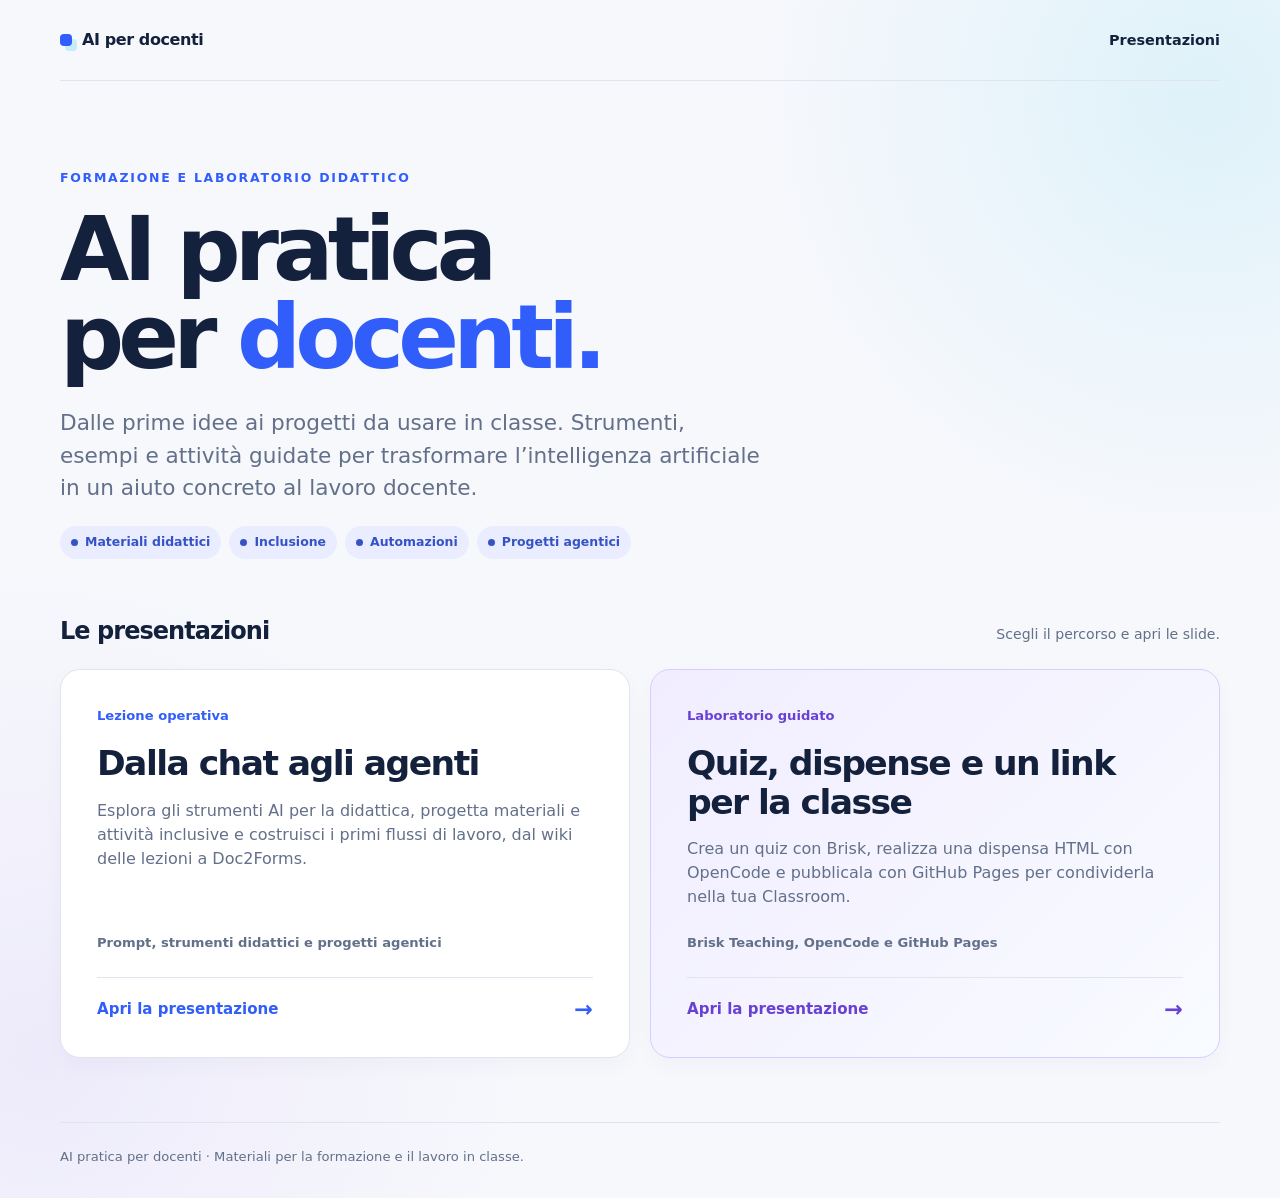
==== commit 8a397660: "Aggiunge homepage, presentazioni e stampa PDF" ====
--- a/index.html
+++ b/index.html
@@ -1,267 +1,125 @@
 <!doctype html>
 <html lang="it">
 <head>
-<meta charset="utf-8">
-<meta name="viewport" content="width=device-width,initial-scale=1">
-<title>Laboratorio docenti — Brisk, OpenCode e GitHub Pages</title>
-<style>
-:root{--ink:#153044;--paper:#fff;--base:#eaf0f5;--blue:#145b9e;--brisk:#654ba0;--open:#086755;--github:#145b9e;--muted:#526778;--line:#ccd8e1;--note:#fff3d6}*{box-sizing:border-box}body{margin:0;background:var(--base);color:var(--ink);font-family:"Segoe UI",Arial,sans-serif;font-size:20px;line-height:1.55}button,select{font:inherit}button,select,a{touch-action:manipulation}button{cursor:pointer}a{color:var(--blue);text-underline-offset:3px;overflow-wrap:anywhere}a:hover{text-decoration-thickness:3px}:focus-visible{outline:3px solid #d27800;outline-offset:4px}header{display:flex;align-items:center;gap:18px;padding:12px 28px;background:var(--paper);border-bottom:1px solid var(--line);font-size:15px}header strong{margin-right:auto}header button{border:1px solid var(--line);background:white;padding:7px 12px;border-radius:5px}main{max-width:1240px;margin:26px auto 110px}.slide{--accent:var(--blue);background:var(--paper);border-top:8px solid var(--accent);padding:38px 66px 32px;min-height:655px;scroll-margin-top:20px;margin-bottom:28px}.slide[data-topic="Brisk"]{--accent:var(--brisk)}.slide[data-topic="OpenCode"]{--accent:var(--open)}.slide[data-topic="GitHub"]{--accent:var(--github)}.slide[hidden]{display:none}.eyebrow{display:flex;justify-content:space-between;gap:20px;color:var(--accent);font-size:17px;font-weight:600;margin-bottom:22px}h1,h2,h3{line-height:1.13;letter-spacing:-.025em}h1{font-size:clamp(44px,4.5vw,64px);max-width:950px;margin:22px 0}h2{font-size:clamp(32px,3.5vw,46px);margin:0 0 25px;max-width:1030px}h3{font-size:24px;margin:20px 0 10px}p{max-width:920px;margin:14px 0}ol{padding-left:32px;max-width:1000px}li{padding-left:9px;margin:13px 0}li::marker{color:var(--accent);font-weight:700}strong{font-weight:650}.lead{font-size:25px;max-width:880px}.check{border-left:4px solid var(--accent);padding:10px 18px;margin-top:24px;background:#f1f6fa}.note{border-left:4px solid #ae7400;padding:10px 18px;background:var(--note);margin-top:24px;font-size:18px}.source{margin-top:24px;padding-top:12px;border-top:1px solid var(--line);font-size:14px;color:var(--muted)}.source a{color:var(--muted)}code{font-family:Consolas,"Liberation Mono",monospace;font-size:.9em;background:#edf2f6;padding:2px 5px;border-radius:3px;overflow-wrap:anywhere}pre{white-space:pre-wrap;overflow-wrap:anywhere;background:#eff5f8;border-left:4px solid var(--accent);padding:22px 24px;font:19px/1.6 Consolas,"Liberation Mono",monospace;max-width:1000px}pre code{background:none;padding:0}.copy{font-size:15px;padding:7px 14px;background:white;border:1px solid var(--line);border-radius:5px}.agenda{list-style:none;padding:0;max-width:1000px}.agenda li{display:flex;gap:22px;align-items:baseline;border-bottom:1px solid var(--line);padding:10px 0;margin:0}.agenda b{font-size:38px;color:var(--accent)}.agenda a{font-size:26px;font-weight:600}.agenda small{display:block;font-size:18px;color:var(--muted);font-weight:400}table{width:100%;border-collapse:collapse;font-size:18px}th,td{text-align:left;vertical-align:top;padding:14px 12px;border-bottom:1px solid var(--line)}th{color:var(--accent)}.sources{columns:2;column-gap:40px;font-size:17px}.sources li{break-inside:avoid;margin:0 0 12px}.toolbar{position:fixed;bottom:0;left:0;right:0;background:white;border-top:1px solid var(--line);padding:12px 24px;display:flex;align-items:center;justify-content:center;gap:14px;z-index:5;font-size:16px}.toolbar button{background:var(--blue);color:white;border:0;border-radius:5px;padding:10px 17px}.toolbar button:disabled{background:#e5ebef;color:#576c7c;cursor:default}.toolbar select{max-width:500px;min-width:160px;font-size:15px;padding:9px;border:1px solid var(--line);background:white;border-radius:5px}.progress{height:4px;background:var(--blue);position:fixed;bottom:0;left:0;z-index:6;transition:width .15s}body.reading main{max-width:1100px}body.reading .slide{min-height:0}body.reading .toolbar .step-nav{display:none}.sr-only{position:absolute;width:1px;height:1px;padding:0;margin:-1px;overflow:hidden;clip:rect(0,0,0,0);white-space:nowrap;border:0}.cover-foot{margin-top:22px;color:var(--muted);font-size:17px}.chapter{font-size:clamp(70px,10vw,130px);font-weight:750;color:var(--accent);line-height:1;margin:28px 0}.section-title{font-size:clamp(42px,5vw,64px)}noscript p{padding:20px;background:var(--note)}@media(max-width:800px){body{font-size:18px}header{padding:10px 16px;flex-wrap:wrap;gap:10px}header strong{width:100%;font-size:14px}main{margin:12px 12px 140px}.slide{padding:24px 23px;min-height:0}h2{font-size:32px}.eyebrow{font-size:14px;margin-bottom:18px}.lead{font-size:21px}.toolbar{flex-wrap:wrap;padding:10px 12px;gap:8px}.toolbar select{max-width:100%;width:100%;order:-1}.toolbar button{padding:8px 13px}.sources{columns:1}table{font-size:16px}th,td{padding:10px 6px}pre{font-size:16px;padding:16px}.agenda a{font-size:22px}.agenda b{font-size:30px}.source{font-size:13px}}@media(prefers-reduced-motion:reduce){*{scroll-behavior:auto!important;transition:none!important}}@media print{@page{size:A4 landscape;margin:12mm}body{background:white;font-size:15px}header,.toolbar,.progress,.copy,noscript{display:none!important}main,body.reading main{margin:0;max-width:none}.slide,.slide[hidden]{display:block!important;min-height:0;margin:0;padding:20px 24px;break-after:page;page-break-after:always;break-inside:avoid;border-top-width:5px}.slide:last-child{break-after:auto}h1{font-size:48px}h2{font-size:32px}h3{font-size:20px}.lead{font-size:20px}li{margin:9px 0}pre{font-size:14px;padding:15px}table{font-size:14px}.note{font-size:14px}.source{font-size:10px;margin-top:16px}.chapter{font-size:85px}.sources{font-size:13px}a{color:inherit}*{print-color-adjust:exact;-webkit-print-color-adjust:exact}}
-.evidence{display:grid;grid-template-columns:1fr 1.05fr;gap:28px;align-items:start}.evidence ol{font-size:18px;padding-left:25px;margin-top:0}.evidence img{width:100%;height:auto;border:1px solid var(--line)}figure{margin:0}figcaption{font-size:13px;color:var(--muted);line-height:1.4;margin-top:8px}.evidence .note{font-size:16px}.evidence code{font-size:.82em}@media(max-width:900px){.evidence{grid-template-columns:1fr}}@media print{.evidence{grid-template-columns:1fr 1fr}.evidence ol{font-size:14px}.evidence .note{font-size:13px}}
-</style>
+  <meta charset="utf-8">
+  <meta name="viewport" content="width=device-width, initial-scale=1">
+  <meta name="description" content="Presentazioni e laboratori di intelligenza artificiale per docenti: strumenti didattici, agenti AI, Brisk, OpenCode e GitHub Pages.">
+  <title>AI pratica per docenti · Presentazioni e laboratori</title>
+  <style>
+    :root {
+      --ink: #14213d;
+      --muted: #62708a;
+      --paper: #f7f8fc;
+      --white: #fff;
+      --blue: #315efb;
+      --cyan: #36c6e8;
+      --violet: #7b52ef;
+      --line: #dfe4ef;
+    }
+    * { box-sizing: border-box; }
+    html { color-scheme: light; }
+    body {
+      margin: 0;
+      color: var(--ink);
+      background: radial-gradient(circle at 94% 8%, #36c6e820, transparent 28%),
+        radial-gradient(circle at 3% 88%, #7b52ef14, transparent 30%), var(--paper);
+      font-family: Inter, ui-sans-serif, system-ui, -apple-system, BlinkMacSystemFont, "Segoe UI", sans-serif;
+      line-height: 1.5;
+    }
+    a { color: inherit; }
+    a:focus-visible { outline: 3px solid var(--blue); outline-offset: 6px; }
+    .container { width: min(1160px, calc(100% - 96px)); margin-inline: auto; }
+    .skip-link { position: absolute; top: 12px; left: 12px; padding: 10px 16px; background: var(--white); z-index: 1; transform: translateY(-180%); }
+    .skip-link:focus { transform: translateY(0); }
+    .header { display: flex; align-items: center; justify-content: space-between; gap: 24px; padding-block: 28px; border-bottom: 1px solid var(--line); }
+    .brand { display: flex; align-items: center; gap: 10px; font-weight: 800; letter-spacing: -.025em; }
+    .brand::before { content: ""; width: 12px; height: 12px; border-radius: 4px; background: var(--blue); box-shadow: 5px 5px 0 #36c6e840; }
+    .header a { font-size: .9rem; font-weight: 650; text-decoration: none; }
+    .header a:hover { color: var(--blue); text-decoration: underline; }
+    .hero { padding: clamp(48px, 7vw, 88px) 0 54px; }
+    .kicker { margin: 0 0 18px; font-size: .78rem; font-weight: 800; text-transform: uppercase; letter-spacing: .14em; color: var(--blue); }
+    h1 { margin: 0; max-width: 950px; font-size: clamp(3.2rem, 7vw, 6.4rem); line-height: .98; letter-spacing: -.065em; }
+    h1 span { color: var(--blue); }
+    .subtitle { max-width: 710px; margin: 26px 0 0; color: var(--muted); font-size: clamp(1.05rem, 1.7vw, 1.35rem); line-height: 1.5; }
+    .tags { display: flex; flex-wrap: wrap; gap: 8px; margin: 22px 0 0; padding: 0; list-style: none; }
+    .tags li { display: inline-flex; align-items: center; gap: 7px; border-radius: 99px; padding: 7px 11px; background: #e9edff; color: #3553c7; font-size: .78rem; font-weight: 750; }
+    .tags li::before { content: ""; width: 7px; height: 7px; border-radius: 50%; background: currentColor; }
+    .presentations { padding-bottom: 64px; scroll-margin-top: 24px; }
+    .section-heading { display: flex; align-items: baseline; justify-content: space-between; gap: 16px; margin-bottom: 20px; }
+    h2 { margin: 0; font-size: 1.5rem; letter-spacing: -.04em; }
+    .section-heading p { margin: 0; font-size: .88rem; color: var(--muted); }
+    .grid { display: grid; grid-template-columns: repeat(2, minmax(0, 1fr)); gap: 20px; }
+    .card { display: flex; flex-direction: column; padding: clamp(24px, 3vw, 36px); border: 1px solid var(--line); border-radius: 20px; background: var(--white); box-shadow: 0 8px 22px #1b2a5508; text-decoration: none; }
+    .card:hover { border-color: var(--blue); }
+    .card-label { margin: 0 0 18px; color: var(--blue); font-size: .82rem; font-weight: 750; }
+    .card h3 { max-width: 450px; margin: 0 0 16px; font-size: clamp(1.65rem, 2.7vw, 2.3rem); line-height: 1.12; letter-spacing: -.045em; }
+    .description { margin: 0 0 24px; color: var(--muted); }
+    .topics { margin: auto 0 24px; font-size: .82rem; font-weight: 650; color: var(--muted); }
+    .card-action { display: flex; justify-content: space-between; align-items: center; gap: 12px; padding-top: 20px; border-top: 1px solid var(--line); color: var(--blue); font-size: .94rem; font-weight: 750; }
+    .card-action span:last-child { font-size: 1.4rem; line-height: 1; }
+    .lab { background: linear-gradient(135deg, #f1edff, #f8fbff); border-color: #d9ccff; }
+    .lab .card-label, .lab .card-action { color: #6840d5; }
+    .lab:hover { border-color: var(--violet); }
+    .footer { border-top: 1px solid var(--line); padding-block: 24px 32px; color: var(--muted); font-size: .82rem; }
+    .footer p { margin: 0; }
+    @media (max-width: 720px) {
+      .container { width: calc(100% - 40px); }
+      .header { padding-block: 22px; }
+      .hero { padding-block: 48px 40px; }
+      .grid { grid-template-columns: 1fr; }
+      .section-heading { display: block; }
+      .section-heading p { margin-top: 5px; }
+      .presentations { padding-bottom: 40px; }
+    }
+  </style>
 </head>
 <body>
-<header><strong>Laboratorio docenti · 30 settembre 2026</strong><button id="reading" type="button" aria-pressed="false">Vista dispensa</button><button id="fullscreen" type="button">Schermo intero</button><button id="print" type="button">Stampa / PDF</button></header>
-<noscript><p>JavaScript è disattivato: tutte le slide sono visibili in sequenza. Puoi leggere e stampare la presentazione.</p></noscript>
-<main id="deck">
-<section class="slide" id="slide-1" data-topic="Introduzione" data-title="Laboratorio docenti">
-<div class="eyebrow"><span>Guida operativa per docenti</span><span>30.09.2026</span></div>
-<h1>Quiz, dispense e un link per la classe</h1>
-<p class="lead">Brisk Teaching, OpenCode Desktop e GitHub Pages.<br>Tre procedure guidate, dal primo accesso alla condivisione in Google Classroom.</p>
-<ul class="agenda"><li><b>1</b><div><a href="#slide-4">Brisk Teaching</a><small>Account, estensione Chrome e quiz in Google Moduli</small></div></li><li><b>2</b><div><a href="#slide-15">OpenCode Desktop</a><small>Installazione Windows, console e modelli gratuiti</small></div></li><li><b>3</b><div><a href="#slide-26">GitHub Pages</a><small>Account, pubblicazione HTML e link in Classroom</small></div></li></ul>
-<p class="cover-foot">Materiale in italiano. Le etichette inglesi aiutano a riconoscere i pulsanti nelle applicazioni.</p>
-</section>
-<section class="slide" id="slide-2" data-topic="Introduzione" data-title="Come usare la presentazione">
-<div class="eyebrow"><span>Prima del laboratorio</span><span>Uso della guida</span></div><h2>Una slide alla volta, oppure tutta la dispensa</h2>
-<ol><li>Usa <strong>Avanti</strong> e <strong>Indietro</strong>, oppure i tasti freccia. Il menu in basso apre direttamente un passaggio.</li><li>I collegamenti dei servizi aprono una nuova scheda. Mantieni questa presentazione aperta mentre esegui la procedura.</li><li>Seleziona <strong>Vista dispensa</strong> per leggere tutte le slide in sequenza. Torna alla presentazione con lo stesso pulsante.</li><li><strong>Stampa / PDF</strong> include tutte le slide. Nella finestra di stampa scegli “Salva come PDF” e orientamento orizzontale.</li></ol>
-<p class="check"><strong>Il file funziona anche offline.</strong> Serve Internet per aprire i servizi e le fonti, non per consultare queste slide.</p><p class="note">I servizi cambiano nel tempo. I nomi e i percorsi riportati si basano sulle fonti ufficiali consultate il 30 settembre 2026. Le schermate possono variare per versione, lingua e account scolastico.</p>
-</section>
-<section class="slide" id="slide-3" data-topic="Introduzione" data-title="Occorrente e account">
-<div class="eyebrow"><span>Prima del laboratorio</span><span>Preparazione</span></div><h2>Occorrente e account da utilizzare</h2>
-<ol><li>Un computer con <strong>Google Chrome</strong> e connessione Internet. Per la seconda procedura: un PC Windows compatibile con il download Desktop x64.</li><li>Un <strong>account Google</strong> con Drive e Moduli disponibili. Per la condivisione: accesso come docente alla propria Classroom.</li><li>Un indirizzo email accessibile, da usare per le registrazioni. Tieni a disposizione gli eventuali codici di verifica.</li><li>Una breve risorsa didattica e una cartella di lavoro, per esempio <code>Documenti\Dispensa-AI</code>.</li></ol>
-<p class="check"><strong>Controllo iniziale:</strong> apri <a href="https://drive.google.com/" target="_blank" rel="noopener noreferrer">Google Drive</a> e verifica dall’immagine del profilo l’account nel quale vuoi salvare i materiali.</p><p class="note">Su un computer scolastico l’installazione di estensioni o programmi può richiedere l’intervento dell’amministratore.</p>
-</section>
-<section class="slide" id="slide-4" data-topic="Brisk" data-title="Brisk Teaching: obiettivo">
-<div class="eyebrow"><span>Brisk Teaching</span><span>Percorso 1</span></div><div class="chapter">01</div><h2 class="section-title">Un quiz nel proprio Google Drive</h2><p class="lead">L’estensione Brisk usa una risorsa o una richiesta per creare un quiz in Google Moduli. Il docente controlla le domande prima di condividerle.</p><p>Al termine avrai un modulo modificabile nel tuo account Google, con risposte corrette e impostazioni di accesso verificate.</p><p><a href="https://www.briskteaching.com/getting-started-with-brisk-teaching" target="_blank" rel="noopener noreferrer">Apri la guida ufficiale Brisk</a></p><p class="source">Fonte: <a href="https://www.briskteaching.com/solutions/teachers" target="_blank" rel="noopener noreferrer">Brisk for Teachers</a>.</p>
-</section>
-<section class="slide" id="slide-5" data-topic="Brisk" data-title="Iscrizione a Brisk">
-<div class="eyebrow"><span>Brisk Teaching</span><span>Passaggio 1</span></div><h2>Iscrizione con l’account Google</h2>
-<ol><li>Apri <a href="https://www.briskteaching.com/" target="_blank" rel="noopener noreferrer">briskteaching.com</a> e cerca <strong>Sign up</strong> / <strong>Get started free</strong>. Puoi partire anche da <a href="https://app.briskteaching.com/get-started" target="_blank" rel="noopener noreferrer">app.briskteaching.com/get-started</a>.</li><li>Scegli l’accesso con <strong>Google</strong>, perché il risultato dovrà essere un Google Modulo.</li><li>Seleziona l’account di destinazione. Se non compare, usa l’opzione per aggiungere un altro account.</li><li>Leggi le richieste di accesso e completa le informazioni iniziali che Brisk presenta, per esempio ruolo e contesto didattico.</li></ol><p class="check"><strong>Risultato:</strong> accedi a Brisk con lo stesso account nel quale vuoi ritrovare il quiz.</p><p class="note">Se l’account della scuola blocca l’autorizzazione, chiedi al referente informatico di abilitare il servizio.</p><p class="source">Fonte: <a href="https://www.briskteaching.com/getting-started-with-brisk-teaching" target="_blank" rel="noopener noreferrer">Getting Started with Brisk</a>.</p>
-</section>
-<section class="slide" id="slide-6" data-topic="Brisk" data-title="Installazione estensione Chrome">
-<div class="eyebrow"><span>Brisk Teaching</span><span>Passaggio 2</span></div><h2>Installazione dell’estensione su Chrome</h2>
-<ol><li>In <strong>Google Chrome</strong>, torna al sito Brisk e seleziona <strong>Install for free</strong>, <strong>Add to Chrome</strong> o il pulsante equivalente di installazione.</li><li>Apri la scheda <strong>Brisk Teaching</strong> nel Chrome Web Store tramite il collegamento del sito ufficiale.</li><li>Fai clic su <strong>Aggiungi a Chrome</strong>. Leggi le autorizzazioni della finestra e conferma con <strong>Aggiungi estensione</strong>.</li><li>Attendi la notifica di installazione. Apri il menu <strong>Estensioni</strong>, indicato dal simbolo del puzzle in alto a destra.</li></ol><p class="check"><strong>Risultato:</strong> Brisk Teaching compare nell’elenco delle estensioni di Chrome.</p><p class="note">Se il pulsante è disabilitato o compare “Bloccata dall’amministratore”, l’installazione deve essere autorizzata dalla scuola.</p><p class="source">Fonte: <a href="https://www.briskteaching.com/faq" target="_blank" rel="noopener noreferrer">Brisk FAQ: installazione dell’estensione</a>.</p>
-</section>
-<section class="slide" id="slide-7" data-topic="Brisk" data-title="Icona e accesso nell’estensione">
-<div class="eyebrow"><span>Brisk Teaching</span><span>Passaggio 3</span></div><h2>Icona visibile e accesso nell’estensione</h2>
-<ol><li>Dal menu <strong>Estensioni</strong> di Chrome, premi la <strong>puntina</strong> accanto a Brisk Teaching. L’icona rimane nella barra degli strumenti.</li><li>Apri una pagina di lavoro, per esempio un Google Documento con il testo della lezione.</li><li>Premi l’icona Brisk nella barra oppure la <strong>B</strong> che appare sulla pagina. Se richiesto, effettua l’accesso con Google.</li><li>Controlla che l’account Brisk corrisponda all’account Google del documento. Ricarica la pagina se l’estensione non appare.</li></ol><p class="check"><strong>Risultato:</strong> puoi aprire gli strumenti Brisk dalla risorsa che stai leggendo.</p><p class="note">L’estensione è legata al profilo Chrome in cui l’hai installata. Se cambi profilo, controlla che sia presente anche lì.</p><p class="source">Fonte: <a href="https://www.briskteaching.com/getting-started-with-brisk-teaching" target="_blank" rel="noopener noreferrer">Getting Started with Brisk: pin e sign in</a>.</p>
-</section>
-<section class="slide" id="slide-8" data-topic="Brisk" data-title="Preparazione del testo di partenza">
-<div class="eyebrow"><span>Brisk Teaching</span><span>Passaggio 4</span></div><h2>La risorsa da trasformare in quiz</h2>
-<ol><li>Apri un <strong>Google Documento</strong> con il contenuto della lezione. Puoi usare anche una pagina web, un PDF o un video YouTube supportato.</li><li>Per il primo tentativo scegli un testo breve e chiaro, per esempio una pagina su hardware, software e periferiche.</li><li>Apri Brisk e scegli <strong>Create</strong>, quindi <strong>Quiz</strong> nella libreria degli strumenti.</li><li>Se Brisk presenta un’interfaccia diversa, cerca lo strumento di creazione quiz. Controlla quale contenuto sta usando prima di generare.</li></ol><p class="check"><strong>Esempio:</strong> una lezione introduttiva di informatica per una classe prima della scuola secondaria di secondo grado.</p><p class="source">Fonte: <a href="https://help.briskteaching.com/hc/en-us/articles/39310176720148-How-To-Create-with-classic-Brisk" target="_blank" rel="noopener noreferrer">How To: Create with classic Brisk</a>.</p>
-</section>
-<section class="slide" id="slide-9" data-topic="Brisk" data-title="Impostazioni del quiz">
-<div class="eyebrow"><span>Brisk Teaching</span><span>Passaggio 5</span></div><h2>Lingua, livello e formato del quiz</h2>
-<ol><li>Imposta <strong>Italiano</strong> come lingua, se il campo è disponibile. Indica la lingua anche nella richiesta scritta.</li><li>Seleziona il livello scolastico appropriato. Per una classe prima superiore descrivi anche età e prerequisiti nella richiesta.</li><li>Imposta il numero e il tipo delle domande con i controlli disponibili. Per iniziare: <strong>8 domande a scelta multipla</strong>.</li><li>Scegli <strong>Google Forms / Google Moduli</strong> come destinazione del quiz, poi prepara la richiesta della slide successiva.</li></ol><p class="check"><strong>Prima di generare:</strong> verifica contenuto di partenza, lingua, livello e destinazione Google Forms.</p><p class="note">La disposizione dei campi dipende dalla versione di Brisk. Puoi esplicitare nella richiesta le preferenze che non hanno un campo dedicato.</p><p class="source">Fonte: <a href="https://www.briskteaching.com/faq" target="_blank" rel="noopener noreferrer">Brisk FAQ: creazione quiz e scelta dell’output</a>.</p>
-</section>
-<section class="slide" id="slide-10" data-topic="Brisk" data-title="Richiesta pronta per Brisk">
-<div class="eyebrow"><span>Brisk Teaching</span><span>Esempio da copiare</span></div><h2>Una richiesta precisa per il quiz</h2>
-<pre id="brisk-prompt">Crea un quiz in italiano basato sul testo aperto.
-Destinatari: classe prima della scuola secondaria di secondo grado.
-Argomento: hardware, software e periferiche.
-Prepara 8 domande a scelta multipla, con 4 alternative
-e una sola risposta corretta per domanda.
-Usa frasi brevi e un lessico adatto a studenti principianti.
-Indica la risposta corretta e una breve spiegazione.
-Evita domande ambigue e informazioni assenti dal testo.</pre><button class="copy" data-copy="brisk-prompt" type="button">Copia richiesta</button>
-<p>Adatta argomento e destinatari. Prima di usare questo esempio, verifica che la risorsa aperta contenga davvero gli argomenti indicati.</p><p class="check"><strong>Nota didattica:</strong> la richiesta è un esempio del laboratorio. Il contenuto generato richiede il controllo del docente.</p>
-</section>
-<section class="slide" id="slide-11" data-topic="Brisk" data-title="Generazione e salvataggio nel proprio account">
-<div class="eyebrow"><span>Brisk Teaching</span><span>Passaggio 6</span></div><h2>Generazione e controllo dell’account</h2>
-<ol><li>Avvia con <strong>Brisk It</strong> o il pulsante di generazione e attendi il risultato, senza chiudere la scheda.</li><li>Apri il Google Modulo restituito. Se compare un’ulteriore richiesta Google, controlla l’account selezionato prima di procedere.</li><li>Assegna un nome riconoscibile al file, per esempio <strong>Quiz hardware e software – classe 1A</strong>.</li><li>Apri <a href="https://drive.google.com/" target="_blank" rel="noopener noreferrer">Drive</a> nello stesso account e cerca il titolo del modulo. Controlla il proprietario nei dettagli o nella finestra di condivisione.</li></ol><p class="check"><strong>Risultato:</strong> il modulo è modificabile e appartiene all’account previsto. Puoi spostarlo nella cartella della classe.</p><p class="note">Se il file è finito nell’account sbagliato, passa all’account corretto e ripeti la creazione. Se il file è soltanto condiviso con te, crea una copia nel tuo Drive quando l’opzione è consentita.</p><p class="source">Fonti: <a href="https://www.briskteaching.com/getting-started-with-brisk-teaching" target="_blank" rel="noopener noreferrer">Brisk: salvataggio in Drive</a>, <a href="https://support.google.com/docs/answer/6281888?hl=it" target="_blank" rel="noopener noreferrer">Google: uso di Moduli</a>.</p>
-</section>
-<section class="slide" id="slide-12" data-topic="Brisk" data-title="Revisione e punteggi in Google Moduli">
-<div class="eyebrow"><span>Brisk Teaching</span><span>Passaggio 7</span></div><h2>Controllo delle domande e delle soluzioni</h2>
-<ol><li>Leggi ogni domanda e tutte le alternative. Correggi errori, ambiguità e risposte troppo facili da riconoscere.</li><li>In <strong>Impostazioni</strong>, controlla <strong>Trasforma in un quiz</strong>. Attivalo se il modulo non è già un quiz.</li><li>Apri la <strong>Chiave di risposta</strong> delle domande valutabili e verifica soluzione e punti. Per l’esempio assegna 1 punto per domanda, totale 8.</li><li>Decidi quando rilasciare il voto, quali informazioni mostrare e se rendere obbligatorie le domande. Usa <strong>Anteprima</strong> per controllare l’esperienza dello studente.</li></ol><p class="check"><strong>Prova:</strong> dopo la pubblicazione invia una compilazione di test. Controlla che punteggio e risposte siano corretti.</p><p class="source">Fonte: <a href="https://support.google.com/docs/answer/7032287?hl=it" target="_blank" rel="noopener noreferrer">Google: creare e valutare quiz</a>.</p>
-</section>
-<section class="slide" id="slide-13" data-topic="Brisk" data-title="Pubblicazione del modulo e risposte">
-<div class="eyebrow"><span>Brisk Teaching</span><span>Passaggio 8</span></div><h2>Pubblicazione e link di compilazione</h2>
-<ol><li>In <strong>Impostazioni</strong>, scegli raccolta email e limite a una risposta. Il limite richiede l’accesso Google.</li><li>Fai clic su <strong>Pubblica</strong>. In <strong>Gestisci</strong>, verifica chi può rispondere e scegli il pubblico previsto. Conferma la pubblicazione.</li><li>Da <strong>Pubblicato</strong>, <strong>Condividi</strong> o <strong>Anteprima</strong>, usa <strong>Copia link di compilazione</strong>. Condividi questo link con gli studenti.</li><li>Apri il link con un account autorizzato a rispondere. Dopo la prova, controlla la scheda <strong>Risposte</strong> del modulo.</li></ol><p class="check"><strong>Il link corretto apre la compilazione.</strong> Il collegamento dell’editor può terminare con <code>/edit</code> e va riservato ai collaboratori.</p><p class="note">Se compare “Richiedi accesso”, verifica il pubblico del modulo e l’account dello studente. Gli account scolastici possono avere restrizioni del dominio.</p><p class="source">Fonte: <a href="https://support.google.com/docs/answer/2839588?hl=it" target="_blank" rel="noopener noreferrer">Google: pubblicare e condividere il modulo</a>.</p>
-</section>
-<section class="slide" id="slide-14" data-topic="Brisk" data-title="Brisk: problemi comuni">
-<div class="eyebrow"><span>Brisk Teaching</span><span>Se qualcosa non funziona</span></div><h2>Problemi comuni e controllo finale</h2>
-<table><thead><tr><th>Problema</th><th>Prima verifica</th></tr></thead><tbody><tr><td>Non vedo la B</td><td>Apri una pagina di contenuto, ricarica e premi l’icona nella barra. Controlla che l’estensione sia attiva nel profilo Chrome corrente.</td></tr><tr><td>Google nega l’accesso</td><td>Verifica l’account. Se il servizio è bloccato dal dominio scolastico, coinvolgi l’amministratore.</td></tr><tr><td>Non trovo il modulo</td><td>Cerca il titolo in Drive e verifica il profilo Google attivo. Controlla il collegamento restituito da Brisk.</td></tr><tr><td>Quiz o opzione non disponibili</td><td>Controlla il piano e le funzioni disponibili. La prova iniziale può mostrare funzioni diverse dal piano gratuito successivo.</td></tr></tbody></table><p class="check"><strong>Passaggio concluso:</strong> quiz nel tuo account, soluzioni controllate, link di compilazione provato.</p><p class="source">Fonte: <a href="https://www.briskteaching.com/faq" target="_blank" rel="noopener noreferrer">Brisk FAQ: piano e troubleshooting</a>.</p>
-</section>
-<section class="slide" id="slide-15" data-topic="OpenCode" data-title="OpenCode Desktop: obiettivo">
-<div class="eyebrow"><span>OpenCode Desktop</span><span>Percorso 2</span></div><div class="chapter">02</div><h2 class="section-title">Una dispensa HTML sul PC Windows</h2><p class="lead">Installazione dell’app, collegamento al servizio OpenCode e scelta di un modello gratuito.</p><p><strong>Desktop</strong> è l’applicazione. In <strong>Impostazioni / Provider</strong> collega <strong>OpenCode Console</strong>, il provider previsto per questo laboratorio. La console web gestisce account e chiavi.</p><p class="check"><strong>Obiettivo del laboratorio:</strong> ottenere un file <code>index.html</code> e aprirlo in Chrome prima di pubblicarlo.</p><p class="source">Fonti: <a href="https://opencode.ai/docs/" target="_blank" rel="noopener noreferrer">OpenCode Intro</a>, <a href="https://opencode.ai/docs/providers/" target="_blank" rel="noopener noreferrer">Providers</a>.</p>
-</section>
-<section class="slide" id="slide-16" data-topic="OpenCode" data-title="Download Desktop per Windows">
-<div class="eyebrow"><span>OpenCode Desktop</span><span>Passaggio 1</span></div><h2>Download dell’app Windows</h2>
-<ol><li>Apri <a href="https://opencode.ai/download" target="_blank" rel="noopener noreferrer">opencode.ai/download</a> nel browser del PC Windows.</li><li>Scorri alla sezione <strong>OpenCode Desktop</strong>. Seleziona <strong>Download</strong> sotto <strong>Windows (x64)</strong>.</li><li>Attendi il download. Apri la cartella <strong>Download</strong> di Windows e individua il programma di installazione appena scaricato.</li><li>Controlla che il download provenga dal sito ufficiale o dal repository ufficiale a cui il sito rimanda.</li></ol><p class="check"><strong>Desktop è il download corretto per questa guida.</strong> Non serve partire dai comandi della sezione “OpenCode Terminal”.</p><p class="note">Per un PC con architettura diversa da x64, verifica la compatibilità prima di installare. La pagina consultata propone il download Windows x64.</p><p class="source">Fonte: <a href="https://opencode.ai/download" target="_blank" rel="noopener noreferrer">Download ufficiale OpenCode</a>.</p>
-</section>
-<section class="slide" id="slide-17" data-topic="OpenCode" data-title="Installazione e primo avvio">
-<div class="eyebrow"><span>OpenCode Desktop</span><span>Passaggio 2</span></div><h2>Installazione e primo avvio su Windows</h2>
-<ol><li>Apri il programma scaricato con un doppio clic. Leggi le informazioni dell’installer e scegli le opzioni richieste dalla versione disponibile.</li><li>Completa l’installazione seguendo la procedura. Se Windows chiede un’autorizzazione, verifica origine e nome del programma.</li><li>Avvia <strong>OpenCode</strong> dal menu Start o dal collegamento creato. Attendi il caricamento dell’interfaccia.</li><li>Se l’app segnala un componente necessario o un errore, annota il messaggio e consulta la documentazione ufficiale prima di ripetere l’installazione.</li></ol><p class="check"><strong>Risultato:</strong> vedi la finestra dell’app e puoi aprire un progetto o una cartella.</p><p class="note">Le finestre dell’installer dipendono dalla versione. Su un PC gestito dalla scuola può servire l’installazione da parte dell’amministratore.</p><p class="source">Fonti: <a href="https://opencode.ai/download" target="_blank" rel="noopener noreferrer">Download ufficiale</a>, <a href="https://opencode.ai/docs/troubleshooting/" target="_blank" rel="noopener noreferrer">OpenCode Troubleshooting</a>.</p>
-</section>
-<section class="slide" id="slide-18" data-topic="OpenCode" data-title="Cartella del progetto">
-<div class="eyebrow"><span>OpenCode Desktop</span><span>Passaggio 3</span></div><h2>La cartella di lavoro della dispensa</h2>
-<ol><li>In Esplora file apri <strong>Documenti</strong> e crea una cartella chiamata <code>Dispensa-AI</code>.</li><li>In OpenCode usa <strong>Open project</strong> / <strong>Open folder</strong>, o il controllo equivalente per aprire una cartella.</li><li>Seleziona <code>Documenti\Dispensa-AI</code>. Controlla il nome del progetto nell’app.</li><li>Avvia una nuova sessione di lavoro. Usa questa cartella vuota per il primo esercizio.</li></ol><p class="check"><strong>Risultato:</strong> sai dove cercare il file HTML che l’agente creerà.</p><p>Per gli esercizi successivi puoi aggiungere alla cartella un testo di partenza, purché sia un materiale che puoi usare e condividere.</p><p class="source">Fonte: <a href="https://opencode.ai/docs/" target="_blank" rel="noopener noreferrer">OpenCode: lavoro su un progetto</a>. Il nome della cartella è un esempio del laboratorio.</p>
-</section>
-<section class="slide" id="slide-19" data-topic="OpenCode" data-title="Controllo di OpenCode Console in Provider">
-<div class="eyebrow"><span>OpenCode Desktop</span><span>Passaggio 4</span></div><h2>Prima verifica: OpenCode Console è già collegato?</h2>
-<ol><li>Apri le <strong>Impostazioni</strong> dell’app, poi la voce <strong>Provider</strong> nel menu laterale.</li><li>Cerca <strong>OpenCode Console</strong> tra i <strong>Provider connessi</strong>.</li><li>Se la voce è già presente con <strong>Default</strong> e il pulsante <strong>Disconnetti</strong>, il provider risulta collegato. Passa alla scelta del modello, senza scollegarlo.</li><li>Se la voce non è collegata, cercala nell’elenco o in <strong>Mostra altri provider</strong> e usa <strong>Connetti</strong>. Segui il metodo di accesso proposto dall’app.</li></ol><p class="check"><strong>Nella versione osservata:</strong> OpenCode Console appare già tra i provider connessi, con indicazione Default. Questo controllo precede l’eventuale creazione di una chiave.</p><p class="note">Il percorso principale per i modelli gratuiti è dentro Desktop. Account web e chiave API sono passaggi aggiuntivi soltanto se il collegamento scelto li richiede.</p><p class="source">Fonte: osservazione diretta di OpenCode Desktop 2.0.16, interfaccia italiana, 30 settembre 2026. Schermata nella slide 21.</p></section>
-<section class="slide" id="slide-20" data-topic="OpenCode" data-title="Accesso web e chiave API solo se richiesti">
-<div class="eyebrow"><span>OpenCode Desktop</span><span>Approfondimento facoltativo</span></div><h2>Account web e chiave API, se richiesti</h2>
-<ol><li>Se il collegamento del provider apre il browser, completa l’accesso indicato e torna all’app. Per il servizio ufficiale la documentazione rimanda a <a href="https://opencode.ai/auth" target="_blank" rel="noopener noreferrer">opencode.ai/auth</a>.</li><li>Se il collegamento richiede una <strong>API key</strong>, accedi alla console web, apri la sezione delle chiavi e usa <strong>Create API Key</strong>.</li><li>Copia la chiave e incollala esclusivamente nel campo di autenticazione del provider. Conferma e verifica che risulti connesso.</li><li>Se OpenCode Console è già collegato come <strong>Default</strong> e il modello gratuito è utilizzabile, puoi saltare questo approfondimento.</li></ol><p class="note">La documentazione del servizio Zen descrive anche l’attivazione con fatturazione. Verifica le condizioni mostrate prima di aggiungere credito o dati di pagamento. Evita di inserire la chiave in chat, HTML, screenshot o GitHub.</p><p class="source">Fonte: <a href="https://opencode.ai/docs/providers/" target="_blank" rel="noopener noreferrer">documentazione ufficiale Providers</a>. La richiesta effettiva di autenticazione dipende dal collegamento proposto dall’app.</p></section>
-<section class="slide" id="slide-21" data-topic="OpenCode" data-title="OpenCode Console: schermata del provider">
-<div class="eyebrow"><span>OpenCode Desktop</span><span>Passaggio 5 · Schermata reale</span></div><h2>OpenCode Console nell’elenco dei provider</h2>
-<div class="evidence"><div><ol><li>Nel menu delle impostazioni seleziona <strong>Provider</strong>.</li><li>Individua <strong>Provider connessi</strong> nella parte superiore.</li><li>Controlla la riga <strong>OpenCode Console</strong>. In questo esempio compare <strong>Default</strong> e il pulsante <strong>Disconnetti</strong>.</li><li>Apri poi <strong>Modelli</strong> nel menu laterale per verificare il modello gratuito.</li></ol><p class="check"><strong>Il controllo è superato:</strong> il provider compare tra quelli connessi.</p><p class="note"><strong>OpenCode Go</strong> è una voce distinta, descritta come abbonamento. Per questo laboratorio resta su OpenCode Console.</p></div><figure><img src="[data-uri]" alt="OpenCode Desktop: Impostazioni, Provider. OpenCode Console compare tra i provider connessi con etichetta Default e pulsante Disconnetti."><figcaption>Schermata acquisita su macOS, OpenCode Desktop 2.0.16 in italiano. Il laboratorio di installazione resta riferito a Windows. Disposizione e diciture possono variare.</figcaption></figure></div><p class="source">Fonte: osservazione diretta dell’app, 30 settembre 2026. Nessuna credenziale è mostrata.</p></section>
-<section class="slide" id="slide-22" data-topic="OpenCode" data-title="Muse Spark 1.3 Free: scelta del modello">
-<div class="eyebrow"><span>OpenCode Desktop</span><span>Passaggio 6 · Schermata reale</span></div><h2>Muse Spark 1.3 Free nella tua versione</h2>
-<div class="evidence"><div><ol><li>Apri <strong>Impostazioni / Modelli</strong> e cerca <strong>Muse Spark</strong>.</li><li>Nel gruppo <strong>OpenCode Console</strong> verifica che <strong>Muse Spark 1.3 Free</strong> sia attivo. Il relativo interruttore deve essere acceso.</li><li>Premi <strong>Torna all’app</strong>. Nel selettore della sessione scegli <strong>Muse Spark 1.3 Free</strong>.</li><li>Invia una richiesta breve di prova. Se la variante Free non è disponibile, verifica catalogo e versione prima di scegliere un’alternativa gratuita.</li></ol><p class="check">Nella schermata compaiono sia <strong>Muse Spark 1.3</strong> sia <strong>Muse Spark 1.3 Free</strong>. Per questo esercizio scegli la seconda voce.</p></div><figure><img src="[data-uri]" alt="OpenCode Desktop: ricerca Muse Spark nei modelli di OpenCode Console. Sono visibili Muse Spark 1.3 e Muse Spark 1.3 Free con interruttori attivi."><figcaption>Interfaccia osservata il 30 settembre 2026, su macOS. Il nome Muse Spark 1.3 Free coincide con quello nel selettore della sessione.</figcaption></figure></div>
-<p class="note">Il catalogo web usa anche il nome <strong>Muse Spark 1.3 Contributor Free</strong> (<code>muse-spark-1.3-contributor-free</code>) e segnala per quella variante l’uso di prompt e risposte per addestramento Meta. Verifica le condizioni del modello effettivamente selezionato. Usa testi senza dati personali o riservati.</p><p class="source">Fonti: osservazione diretta Desktop e <a href="https://opencode.ai/docs/zen/" target="_blank" rel="noopener noreferrer">catalogo ufficiale Zen</a>. “Free” non garantisce uso illimitato o disponibilità permanente.</p></section>
-<section class="slide" id="slide-23" data-topic="OpenCode" data-title="Richiesta per creare la dispensa HTML">
-<div class="eyebrow"><span>OpenCode Desktop</span><span>Passaggio 7 · Esempio da copiare</span></div><h2>Richiesta per una prima dispensa HTML</h2>
-<pre id="opencode-prompt">Nella cartella aperta crea un file index.html.
-Argomento: hardware, software e periferiche.
-Destinatari: classe prima della scuola secondaria di secondo grado.
-Scrivi in italiano: obiettivi, spiegazione con esempi,
-glossario e 5 esercizi finali con soluzioni separate.
-Usa un solo file HTML con CSS incorporato, senza librerie,
-font remoti o servizi esterni. Deve funzionare offline,
-essere leggibile da telefono e stampabile.
-Non aggiungere dati personali. Non modificare altri file.
-Alla fine indica il percorso del file creato.</pre><button class="copy" data-copy="opencode-prompt" type="button">Copia richiesta</button><p>Incolla nella sessione e invia. Se il modello restituisce solo testo, chiedi: <strong>“Salva il contenuto nel file index.html della cartella aperta.”</strong></p><p class="check"><strong>Risultato atteso:</strong> un file reale sul computer, oltre alla risposta dell’assistente.</p>
-</section>
-<section class="slide" id="slide-24" data-topic="OpenCode" data-title="Verifica del file creato">
-<div class="eyebrow"><span>OpenCode Desktop</span><span>Passaggio 8</span></div><h2>Controllo della dispensa in Chrome</h2>
-<ol><li>Leggi eventuali richieste di autorizzazione dell’agente. Approva le operazioni necessarie a creare il file nella cartella dell’esercizio.</li><li>In Esplora file apri <code>Dispensa-AI</code> e verifica che esista <code>index.html</code>. Mostra le estensioni dei nomi file per escludere <code>index.html.txt</code>.</li><li>Apri il file con Chrome. Controlla contenuti, titoli, esercizi, soluzioni e leggibilità. Prova anche l’anteprima di stampa.</li><li>Se serve una correzione, chiedila a OpenCode in modo preciso. Dopo il salvataggio, ricarica il file in Chrome.</li></ol><p class="check"><strong>Esempio di revisione:</strong> “Nella sezione periferiche distingui input, output e dispositivi misti. Mantieni il file unico e correggi index.html.”</p><p class="note">Se hai salvato manualmente da Blocco note, scegli “Tutti i file”, nome <code>index.html</code> e codifica UTF-8.</p><p class="source">Fonte: <a href="https://opencode.ai/docs/" target="_blank" rel="noopener noreferrer">OpenCode: richieste e modifiche</a>. La verifica nel browser fa parte dell’esercizio.</p>
-</section>
-<section class="slide" id="slide-25" data-topic="OpenCode" data-title="OpenCode: problemi comuni">
-<div class="eyebrow"><span>OpenCode Desktop</span><span>Se qualcosa non funziona</span></div><h2>Problemi comuni di connessione e generazione</h2>
-<table><thead><tr><th>Problema</th><th>Azione</th></tr></thead><tbody><tr><td>Chiave rifiutata / 401</td><td>Controlla provider e chiave completa. Ricopia dalla console oppure genera una nuova chiave e riconnetti il provider.</td></tr><tr><td>Modello non trovato</td><td>Aggiorna Desktop e riapri il selettore. Seleziona la variante Free esattamente disponibile nel catalogo corrente.</td></tr><tr><td>Limite / 429 / servizio occupato</td><td>Attendi e riprova con una richiesta più breve. Se necessario scegli un altro modello indicato come Free.</td></tr><tr><td>Richiesta di credito</td><td>Verifica di aver scelto una variante Free. Controlla le condizioni dell’account, senza passare automaticamente a un modello a pagamento.</td></tr><tr><td>Il file non compare</td><td>Controlla cartella aperta e autorizzazioni. Chiedi esplicitamente di salvare il file e di indicarne il percorso.</td></tr></tbody></table><p class="check"><strong>Passaggio concluso:</strong> provider collegato, modello selezionato, <code>index.html</code> aperto e controllato.</p><p class="source">Fonti: <a href="https://opencode.ai/docs/troubleshooting/" target="_blank" rel="noopener noreferrer">Troubleshooting</a>, <a href="https://opencode.ai/docs/providers/" target="_blank" rel="noopener noreferrer">Providers</a>.</p>
-</section>
-<section class="slide" id="slide-26" data-topic="GitHub" data-title="GitHub Pages: obiettivo">
-<div class="eyebrow"><span>GitHub Pages</span><span>Percorso 3</span></div><div class="chapter">03</div><h2 class="section-title">Un indirizzo web per la dispensa</h2><p class="lead">Pubblica il file HTML nello spazio personale GitHub Pages e condividi il suo indirizzo nella Classroom.</p><p>Per questo percorso bastano il browser, un account GitHub gratuito e il file pronto. Non serve installare Git o usare il terminale.</p><p class="check"><strong>Esempio con utente fittizio:</strong> <code>docente-esempio</code> pubblica all’indirizzo <code>https://docente-esempio.github.io/</code>.</p><p class="source">Fonte: <a href="https://docs.github.com/en/pages/quickstart" target="_blank" rel="noopener noreferrer">GitHub Pages Quickstart</a>.</p>
-</section>
-<section class="slide" id="slide-27" data-topic="GitHub" data-title="Iscrizione a GitHub">
-<div class="eyebrow"><span>GitHub Pages</span><span>Passaggio 1</span></div><h2>Iscrizione e verifica dell’account GitHub</h2>
-<ol><li>Apri <a href="https://github.com/signup" target="_blank" rel="noopener noreferrer">github.com/signup</a>. Scegli il metodo di registrazione offerto dalla pagina.</li><li>Se usi email e password, inserisci un’email accessibile, crea una password e scegli uno <strong>username disponibile</strong>.</li><li>Completa le verifiche richieste e conferma l’email con il codice o il link ricevuto.</li><li>Accedi a GitHub. Dal menu del profilo controlla e annota lo <strong>username esatto</strong>, diverso dal nome visualizzato.</li></ol><p class="check"><strong>Lo username determina l’indirizzo Pages.</strong> Se scegli <code>docente-esempio</code>, il repository personale dovrà chiamarsi <code>docente-esempio.github.io</code>.</p><p class="note">Per questa procedura usa il piano gratuito e un repository pubblico. Le protezioni dell’account e i codici di recupero vanno gestiti dal proprietario.</p><p class="source">Fonte: <a href="https://docs.github.com/en/account-and-profile/how-tos/account-management/creating-an-account-on-github" target="_blank" rel="noopener noreferrer">GitHub: creazione di un account</a>.</p>
-</section>
-<section class="slide" id="slide-28" data-topic="GitHub" data-title="Repository personale username.github.io">
-<div class="eyebrow"><span>GitHub Pages</span><span>Passaggio 2</span></div><h2>Creazione del repository personale</h2>
-<ol><li>Dal menu <strong>+</strong> in alto su GitHub, scegli <strong>New repository</strong>. Verifica che l’owner sia il tuo account personale.</li><li>Nel campo <strong>Repository name</strong> scrivi <code>IL-TUO-USERNAME.github.io</code>, sostituendo il segnaposto con lo username reale.</li><li>Seleziona <strong>Public</strong>. Puoi aggiungere una descrizione e attivare <strong>Add a README file</strong> per inizializzare il repository.</li><li>Premi <strong>Create repository</strong>. Nella scheda Code controlla nome e branch, normalmente <strong>main</strong>.</li></ol><p class="note">Se il repository <code>username.github.io</code> esiste già, aprilo e aggiungi la dispensa con un nome distinto, come <code>dispensa-informatica.html</code>, senza sostituire la sua homepage.</p><p class="source">Fonte: <a href="https://docs.github.com/en/pages/quickstart" target="_blank" rel="noopener noreferrer">GitHub Pages Quickstart: repository personale</a>.</p>
-</section>
-<section class="slide" id="slide-29" data-topic="GitHub" data-title="Caricamento del file HTML">
-<div class="eyebrow"><span>GitHub Pages</span><span>Passaggio 3</span></div><h2>Caricamento della dispensa dal browser</h2>
-<ol><li>Per la prima homepage prepara sul PC un file chiamato <code>index.html</code>. Se scegli un nome diverso, annotalo per il collegamento diretto.</li><li>Nella scheda <strong>Code</strong> del repository, scegli <strong>Add file</strong>, poi <strong>Upload files</strong>.</li><li>Trascina il file oppure premi <strong>choose your files</strong>. Carica anche immagini, CSS o script locali se la dispensa li richiede, mantenendo i percorsi.</li><li>Scrivi un messaggio, per esempio <strong>Aggiunge prima dispensa HTML</strong>, scegli il commit sul branch <strong>main</strong> e premi <strong>Commit changes</strong>.</li></ol><p class="check"><strong>Risultato:</strong> il file compare nell’elenco del repository, alla radice.</p><p class="note">Carica i file estratti, non una cartella ZIP. Per il nostro esempio in un solo HTML basta il file. Verifica che il materiale sia adatto alla pubblicazione sul web.</p><p class="source">Fonte: <a href="https://docs.github.com/en/repositories/working-with-files/managing-files/adding-a-file-to-a-repository" target="_blank" rel="noopener noreferrer">GitHub: aggiunta di file dal browser</a>.</p>
-</section>
-<section class="slide" id="slide-30" data-topic="GitHub" data-title="Attivazione di GitHub Pages">
-<div class="eyebrow"><span>GitHub Pages</span><span>Passaggio 4</span></div><h2>Attivazione del sito GitHub Pages</h2>
-<ol><li>Nel repository apri <strong>Settings</strong>. Nel menu laterale seleziona <strong>Pages</strong>, nella sezione dedicata a codice e automazione.</li><li>In <strong>Build and deployment</strong>, imposta <strong>Source: Deploy from a branch</strong>.</li><li>In <strong>Branch</strong>, scegli <strong>main</strong> e cartella <strong>/(root)</strong>, se hai caricato il file nella radice.</li><li>Premi <strong>Save</strong>. Attendi la pubblicazione e torna alla pagina Pages per trovare il collegamento del sito.</li></ol><p class="check"><strong>Configurazione dell’esempio:</strong> il branch <code>main</code> contiene <code>index.html</code> nella cartella principale.</p><p class="note">Se il branch non compare, verifica di aver completato almeno un commit. Se il sito è già configurato, controlla la sorgente esistente prima di cambiarla.</p><p class="source">Fonte: <a href="https://docs.github.com/en/pages/getting-started-with-github-pages/configuring-a-publishing-source-for-your-github-pages-site" target="_blank" rel="noopener noreferrer">GitHub: configurazione della sorgente di pubblicazione</a>.</p>
-</section>
-<section class="slide" id="slide-31" data-topic="GitHub" data-title="Indirizzo pubblico e verifica">
-<div class="eyebrow"><span>GitHub Pages</span><span>Passaggio 5</span></div><h2>Il collegamento pubblico della dispensa</h2>
-<table><thead><tr><th>File nel repository personale</th><th>Indirizzo dell’esempio</th></tr></thead><tbody><tr><td><code>index.html</code></td><td><code>https://docente-esempio.github.io/</code></td></tr><tr><td><code>dispensa-informatica.html</code></td><td><code>https://docente-esempio.github.io/dispensa-informatica.html</code></td></tr></tbody></table>
-<ol><li>Apri il collegamento mostrato in <strong>Settings / Pages</strong>, oppure <strong>Visit site</strong> quando disponibile.</li><li>Verifica che si apra la dispensa renderizzata. Per un file diverso da <code>index.html</code>, aggiungi il nome esatto alla fine dell’indirizzo.</li><li>Prova il link anche in una finestra in incognito o su un altro dispositivo: la dispensa pubblica deve aprirsi senza login GitHub.</li></ol><p class="note">Il primo aggiornamento può richiedere fino a 10 minuti. I link <code>github.com/…/blob/…</code> mostrano il file nel repository: per la classe usa l’indirizzo <code>github.io</code>.</p><p class="source">Fonti: <a href="https://docs.github.com/en/pages/getting-started-with-github-pages/creating-a-github-pages-site" target="_blank" rel="noopener noreferrer">Creazione del sito Pages</a>, <a href="https://docs.github.com/en/pages/quickstart" target="_blank" rel="noopener noreferrer">tempi di pubblicazione</a>.</p>
-</section>
-<section class="slide" id="slide-32" data-topic="GitHub" data-title="Condivisione del link in Google Classroom">
-<div class="eyebrow"><span>GitHub Pages e Classroom</span><span>Passaggio 6</span></div><h2>Condivisione nella propria Classroom</h2>
-<ol><li>Copia l’indirizzo pubblico della dispensa dal browser. Apri <a href="https://classroom.google.com/" target="_blank" rel="noopener noreferrer">classroom.google.com</a> con l’account docente.</li><li>Apri il corso e vai su <strong>Lavori del corso</strong>. Scegli <strong>Crea</strong>, poi <strong>Materiale</strong>.</li><li>Inserisci titolo e descrizione. Da <strong>Aggiungi</strong> scegli <strong>Link</strong>, incolla l’indirizzo <code>https://…github.io/…</code> e conferma l’allegato.</li><li>Seleziona destinatari e argomento, poi premi <strong>Pubblica</strong>. Apri l’allegato dal materiale pubblicato per controllarlo.</li></ol><p class="check"><strong>Descrizione pronta:</strong> “Leggi la dispensa, consulta gli esempi e svolgi gli esercizi finali. Apri il link per visualizzarla nel browser.”</p><p class="note">Classroom distribuisce il collegamento. Il sito GitHub Pages rimane pubblico anche per chi riceve il link fuori dal corso.</p><p class="source">Fonte: <a href="https://support.google.com/edu/classroom/answer/9123621?hl=it" target="_blank" rel="noopener noreferrer">Google Classroom: aggiungere materiali e link</a>.</p>
-</section>
-<section class="slide" id="slide-33" data-topic="GitHub" data-title="Aggiornamenti e più dispense">
-<div class="eyebrow"><span>GitHub Pages</span><span>Passaggio 7</span></div><h2>Aggiornamento della dispensa e altri materiali</h2>
-<ol><li>Correggi la dispensa sul computer e mantieni lo <strong>stesso nome file</strong> se vuoi conservare il collegamento già condiviso.</li><li>Nel repository ripeti <strong>Add file / Upload files</strong> con il file aggiornato e salva con <strong>Commit changes</strong>. Prima di confermare controlla che sostituisca il file previsto.</li><li>Attendi la nuova pubblicazione e ricarica il sito. Verifica nel browser una frase o una correzione appena aggiunta.</li><li>Per un’altra dispensa usa un nome distinto, per esempio <code>reti-informatiche.html</code>, e condividi il relativo indirizzo.</li></ol><p class="check"><strong>Un link stabile semplifica il lavoro:</strong> se l’indirizzo non cambia, il materiale già pubblicato in Classroom porta alla versione aggiornata.</p><p>Per organizzare molte dispense, puoi mantenere una homepage <code>index.html</code> con un elenco di collegamenti ai vari file.</p><p class="source">Fonti: <a href="https://docs.github.com/en/repositories/working-with-files/managing-files/adding-a-file-to-a-repository" target="_blank" rel="noopener noreferrer">GitHub: caricamento file</a>, <a href="https://docs.github.com/en/pages/getting-started-with-github-pages/creating-a-github-pages-site" target="_blank" rel="noopener noreferrer">GitHub Pages: file e pubblicazione</a>.</p>
-</section>
-<section class="slide" id="slide-34" data-topic="GitHub" data-title="GitHub Pages: errori comuni">
-<div class="eyebrow"><span>GitHub Pages</span><span>Se qualcosa non funziona</span></div><h2>Pagina 404, immagini mancanti, versione vecchia</h2>
-<table><thead><tr><th>Problema</th><th>Controlli in ordine</th></tr></thead><tbody><tr><td>404 alla homepage</td><td>Controlla nome <code>username.github.io</code>, sorgente <code>main / (root)</code>, file <code>index.html</code> e completamento della pubblicazione.</td></tr><tr><td>404 a una dispensa</td><td>Verifica nome e percorso esatti, compresi maiuscole, minuscole ed estensione. Esempio: <code>dispensa.html</code> è diverso da <code>Dispensa.html</code>.</td></tr><tr><td>Immagini o stile mancanti</td><td>Carica anche i file collegati. Usa percorsi relativi come <code>immagini/schema.png</code> al posto di percorsi del PC come <code>C:\…</code>.</td></tr><tr><td>Vedo una versione vecchia</td><td>Controlla l’ultimo commit e il deployment nella scheda Actions. Poi ricarica con <strong>Ctrl + F5</strong> su Windows.</td></tr><tr><td>Vedo il codice HTML</td><td>Apri il collegamento del sito <code>github.io</code> anziché la pagina del file su <code>github.com</code>.</td></tr></tbody></table><p class="source">Fonte: <a href="https://docs.github.com/en/pages/getting-started-with-github-pages/creating-a-github-pages-site" target="_blank" rel="noopener noreferrer">GitHub Pages: file di ingresso e pubblicazione</a>. I controlli sono applicati all’esempio del laboratorio.</p>
-</section>
-<section class="slide" id="slide-35" data-topic="Conclusione" data-title="Verifica finale del laboratorio">
-<div class="eyebrow"><span>Verifica finale</span><span>Risultati del laboratorio</span></div><h2>Tre risultati da mostrare</h2>
-<ol><li><strong>Brisk Teaching:</strong> estensione attiva, quiz presente nel tuo Drive, chiavi di risposta e punteggi controllati, link di compilazione funzionante.</li><li><strong>OpenCode Desktop:</strong> app avviata su Windows, provider collegato, variante Free selezionata, file HTML salvato e verificato in Chrome.</li><li><strong>GitHub Pages:</strong> dispensa pubblicata, indirizzo pubblico provato senza login, collegamento allegato a un Materiale nella tua Classroom.</li></ol><p class="check"><strong>Esercizio finale:</strong> apri il materiale della Classroom come lo vedrebbe uno studente e verifica che il link porti alla dispensa corretta.</p><p>Conserva il file HTML originale nella cartella di lavoro. Per una revisione successiva aggiorna lo stesso file e ripubblicalo allo stesso indirizzo.</p>
-</section>
-<section class="slide" id="slide-36" data-topic="Fonti" data-title="Fonti ufficiali e aggiornamenti">
-<div class="eyebrow"><span>Fonti e collegamenti</span><span>Consultazione: 30.09.2026</span></div><h2>Documentazione per ripetere le procedure</h2>
-<ul class="sources"><li><a href="https://www.briskteaching.com/getting-started-with-brisk-teaching" target="_blank" rel="noopener noreferrer">Brisk: primi passi e installazione</a></li><li><a href="https://www.briskteaching.com/faq" target="_blank" rel="noopener noreferrer">Brisk: FAQ e creazione quiz</a></li><li><a href="https://help.briskteaching.com/hc/en-us/articles/39310176720148-How-To-Create-with-classic-Brisk" target="_blank" rel="noopener noreferrer">Brisk: strumento Create classico</a></li><li><a href="https://support.google.com/docs/answer/7032287?hl=it" target="_blank" rel="noopener noreferrer">Google Moduli: quiz e valutazione</a></li><li><a href="https://support.google.com/docs/answer/2839588?hl=it" target="_blank" rel="noopener noreferrer">Google Moduli: pubblicazione e accesso</a></li><li><a href="https://opencode.ai/download" target="_blank" rel="noopener noreferrer">OpenCode: download Desktop</a></li><li><a href="https://opencode.ai/auth" target="_blank" rel="noopener noreferrer">OpenCode: accesso alla console</a></li><li><a href="https://opencode.ai/docs/providers/" target="_blank" rel="noopener noreferrer">OpenCode: documentazione provider e chiave API</a></li><li><a href="https://opencode.ai/docs/zen/" target="_blank" rel="noopener noreferrer">OpenCode Zen: modelli, prezzi e privacy</a></li><li><a href="https://docs.github.com/en/account-and-profile/how-tos/account-management/creating-an-account-on-github" target="_blank" rel="noopener noreferrer">GitHub: creazione dell’account</a></li><li><a href="https://docs.github.com/en/repositories/working-with-files/managing-files/adding-a-file-to-a-repository" target="_blank" rel="noopener noreferrer">GitHub: caricamento file</a></li><li><a href="https://docs.github.com/en/pages/getting-started-with-github-pages/configuring-a-publishing-source-for-your-github-pages-site" target="_blank" rel="noopener noreferrer">GitHub Pages: sorgente di pubblicazione</a></li><li><a href="https://docs.github.com/en/pages/getting-started-with-github-pages/creating-a-github-pages-site" target="_blank" rel="noopener noreferrer">GitHub Pages: creazione del sito</a></li><li><a href="https://support.google.com/edu/classroom/answer/9123621?hl=it" target="_blank" rel="noopener noreferrer">Classroom: Materiale con link</a></li></ul>
-<p class="note">Prima di un nuovo laboratorio ricontrolla catalogo Free e condizioni dei provider. Desktop osservato mostra <strong>Muse Spark 1.3 Free</strong>. Il catalogo web riporta anche la denominazione <strong>Muse Spark 1.3 Contributor Free</strong>.</p>
-</section>
-</main>
-<nav class="toolbar" aria-label="Navigazione della presentazione"><button id="prev" class="step-nav" type="button">Indietro</button><label class="sr-only" for="jump">Vai alla slide</label><select id="jump"></select><span id="counter" aria-live="polite" aria-atomic="true"></span><button id="next" class="step-nav" type="button">Avanti</button></nav><div class="progress" id="progress" aria-hidden="true"></div><div class="sr-only" id="feedback" role="status"></div>
-<script>
-(() => {
-  const slides = Array.from(document.querySelectorAll('.slide'));
-  const jump = document.getElementById('jump');
-  const prev = document.getElementById('prev');
-  const next = document.getElementById('next');
-  const reading = document.getElementById('reading');
-  let index = 0;
-  let all = false;
-  slides.forEach((slide, i) => {
-    const option = document.createElement('option');
-    option.value = i;
-    option.textContent = `${i + 1}. ${slide.dataset.title}`;
-    jump.append(option);
-    slide.setAttribute('aria-label', `Slide ${i + 1} di ${slides.length}: ${slide.dataset.title}`);
-  });
-  function render(scroll = true) {
-    slides.forEach((slide, i) => { slide.hidden = !all && i !== index; });
-    jump.value = index;
-    prev.disabled = index === 0;
-    next.disabled = index === slides.length - 1;
-    document.getElementById('counter').textContent = `${index + 1} / ${slides.length}`;
-    document.getElementById('progress').style.width = `${(index + 1) / slides.length * 100}%`;
-    if (scroll) {
-      if (all) slides[index].scrollIntoView({block:'start'});
-      else window.scrollTo({top:0});
-    }
-  }
-  function navigate(value) {
-    index = Math.max(0, Math.min(slides.length - 1, value));
-    const hash = `#slide-${index + 1}`;
-    if (location.hash !== hash) location.hash = hash;
-    else render();
-  }
-  function fromHash() {
-    const match = /^#(?:slide-)?(\d+)$/.exec(location.hash);
-    index = match ? Math.max(0, Math.min(slides.length - 1, Number(match[1]) - 1)) : 0;
-    render();
-  }
-  prev.addEventListener('click', () => navigate(index - 1));
-  next.addEventListener('click', () => navigate(index + 1));
-  jump.addEventListener('change', () => navigate(Number(jump.value)));
-  window.addEventListener('hashchange', fromHash);
-  reading.addEventListener('click', () => {
-    all = !all;
-    document.body.classList.toggle('reading', all);
-    reading.setAttribute('aria-pressed', String(all));
-    reading.textContent = all ? 'Vista presentazione' : 'Vista dispensa';
-    render();
-  });
-  document.getElementById('print').addEventListener('click', () => window.print());
-  document.getElementById('fullscreen').addEventListener('click', async () => {
-    try {
-      if (document.fullscreenElement) await document.exitFullscreen();
-      else if (document.documentElement.requestFullscreen) await document.documentElement.requestFullscreen();
-      else document.getElementById('feedback').textContent = 'Schermo intero non disponibile in questo browser.';
-    } catch { document.getElementById('feedback').textContent = 'Usa il comando schermo intero del browser.'; }
-  });
-  document.addEventListener('fullscreenchange', () => {
-    document.getElementById('fullscreen').textContent = document.fullscreenElement ? 'Esci da schermo intero' : 'Schermo intero';
-  });
-  document.addEventListener('keydown', event => {
-    if (all || event.altKey || event.ctrlKey || event.metaKey || /^(INPUT|SELECT|TEXTAREA|BUTTON|A)$/.test(event.target.tagName)) return;
-    const keys = {ArrowRight:index + 1, PageDown:index + 1, ArrowLeft:index - 1, PageUp:index - 1, Home:0, End:slides.length - 1};
-    if (Object.hasOwn(keys, event.key)) { event.preventDefault(); navigate(keys[event.key]); }
-  });
-  document.querySelectorAll('[data-copy]').forEach(button => button.addEventListener('click', async () => {
-    const text = document.getElementById(button.dataset.copy).textContent;
-    try {
-      if (!navigator.clipboard) throw new Error('Clipboard unavailable');
-      await navigator.clipboard.writeText(text);
-      document.getElementById('feedback').textContent = 'Richiesta copiata negli appunti.';
-      button.textContent = 'Copiato';
-    } catch {
-      const range = document.createRange();
-      range.selectNodeContents(document.getElementById(button.dataset.copy));
-      const selection = window.getSelection();
-      selection.removeAllRanges();
-      selection.addRange(range);
-      button.textContent = 'Testo selezionato: Ctrl+C / ⌘C';
-      document.getElementById('feedback').textContent = 'Copia automatica non disponibile. Testo selezionato: premi Ctrl+C su Windows o Comando+C su Mac.';
-    }
-  }));
-  fromHash();
-})();
-</script>
+  <a class="skip-link" href="#presentazioni">Vai alle presentazioni</a>
+  <header class="header container">
+    <div class="brand">AI per docenti</div>
+    <nav aria-label="Navigazione principale"><a href="#presentazioni">Presentazioni</a></nav>
+  </header>
+
+  <main class="container">
+    <section class="hero" aria-labelledby="titolo">
+      <p class="kicker">Formazione e laboratorio didattico</p>
+      <h1 id="titolo">AI pratica<br>per <span>docenti.</span></h1>
+      <p class="subtitle">Dalle prime idee ai progetti da usare in classe. Strumenti, esempi e attività guidate per trasformare l’intelligenza artificiale in un aiuto concreto al lavoro docente.</p>
+      <ul class="tags" aria-label="Temi del percorso">
+        <li>Materiali didattici</li>
+        <li>Inclusione</li>
+        <li>Automazioni</li>
+        <li>Progetti agentici</li>
+      </ul>
+    </section>
+
+    <section class="presentations" id="presentazioni" aria-labelledby="titolo-presentazioni">
+      <div class="section-heading">
+        <h2 id="titolo-presentazioni">Le presentazioni</h2>
+        <p>Scegli il percorso e apri le slide.</p>
+      </div>
+      <div class="grid">
+        <a class="card" href="./lezione-ai-pratica-docenti.html" aria-labelledby="titolo-lezione">
+          <p class="card-label">Lezione operativa</p>
+          <h3 id="titolo-lezione">Dalla chat agli agenti</h3>
+          <p class="description">Esplora gli strumenti AI per la didattica, progetta materiali e attività inclusive e costruisci i primi flussi di lavoro, dal wiki delle lezioni a Doc2Forms.</p>
+          <p class="topics">Prompt, strumenti didattici e progetti agentici</p>
+          <div class="card-action" aria-hidden="true"><span>Apri la presentazione</span><span>→</span></div>
+        </a>
+
+        <a class="card lab" href="./presentazione-brisk-opencode-github.html" aria-labelledby="titolo-laboratorio">
+          <p class="card-label">Laboratorio guidato</p>
+          <h3 id="titolo-laboratorio">Quiz, dispense e un link per la classe</h3>
+          <p class="description">Crea un quiz con Brisk, realizza una dispensa HTML con OpenCode e pubblicala con GitHub Pages per condividerla nella tua Classroom.</p>
+          <p class="topics">Brisk Teaching, OpenCode e GitHub Pages</p>
+          <div class="card-action" aria-hidden="true"><span>Apri la presentazione</span><span>→</span></div>
+        </a>
+      </div>
+    </section>
+  </main>
+
+  <footer class="footer container">
+    <p>AI pratica per docenti · Materiali per la formazione e il lavoro in classe.</p>
+  </footer>
 </body>
 </html>
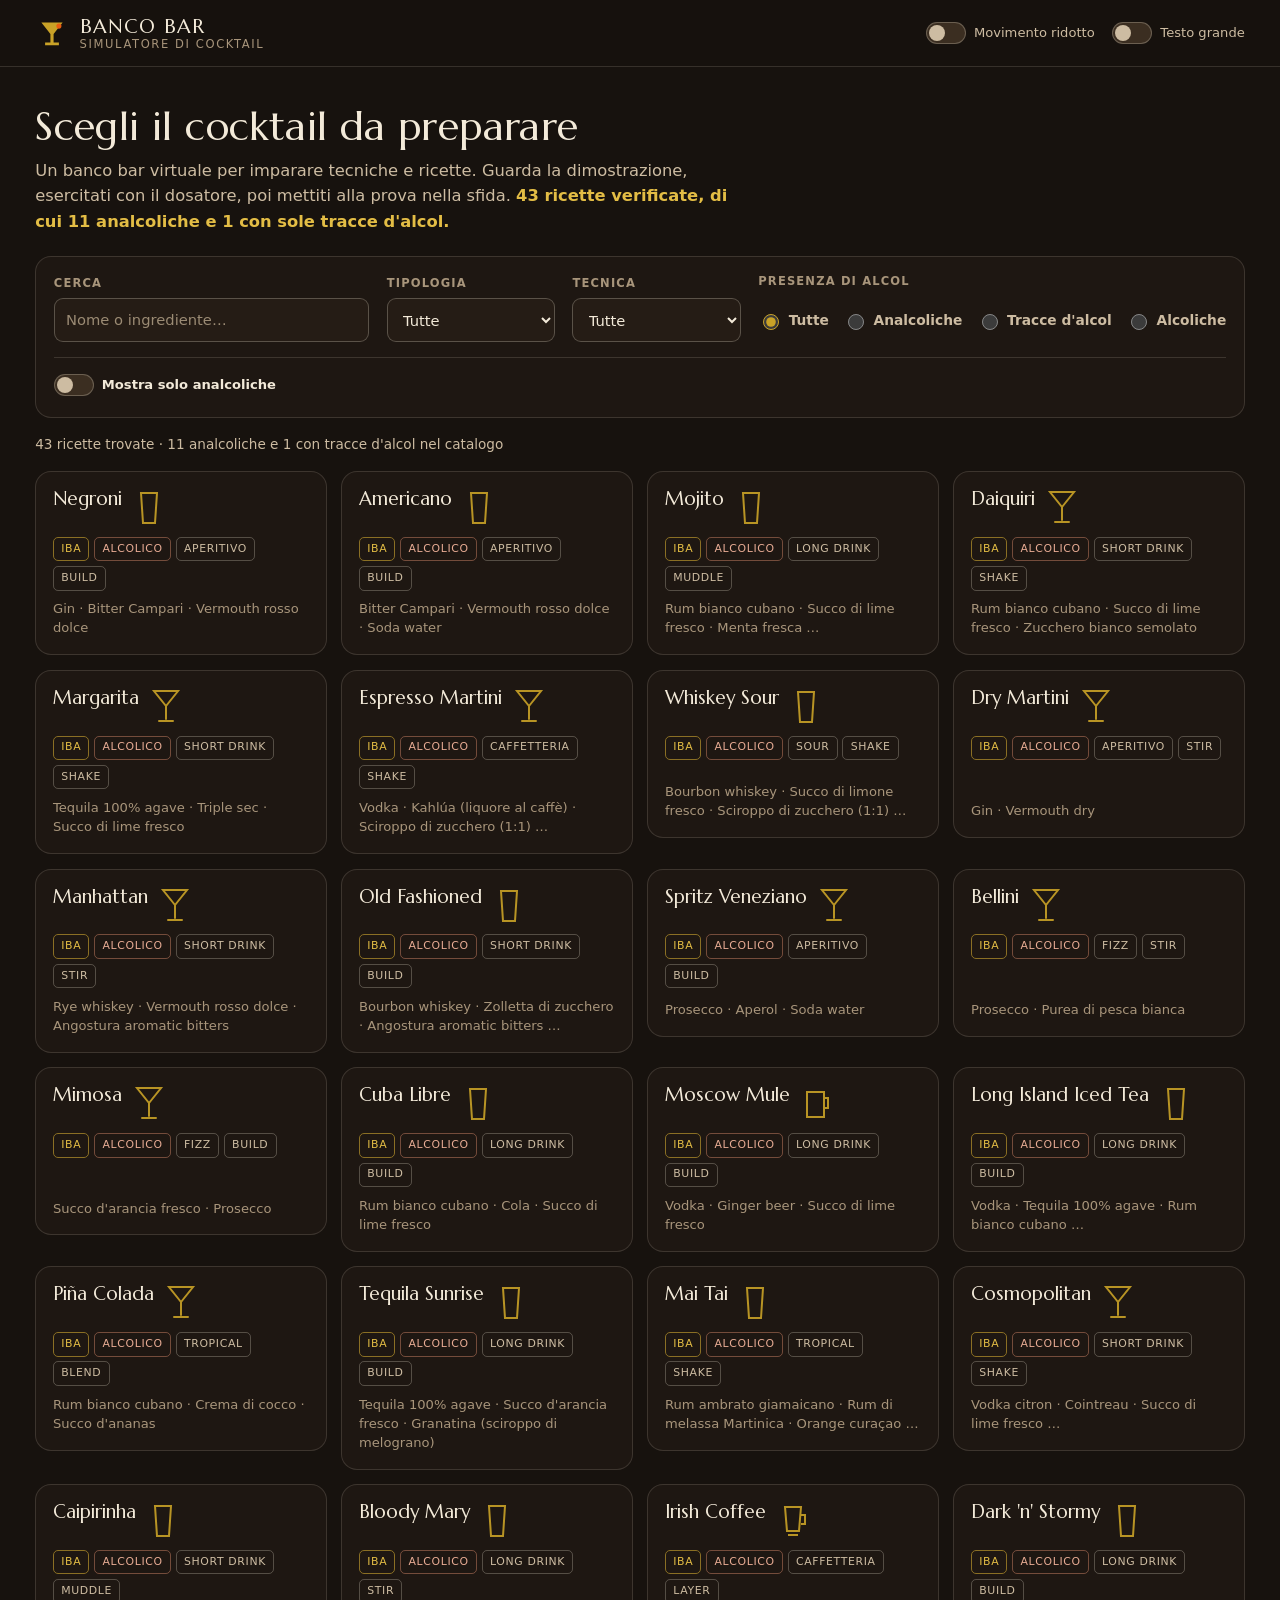
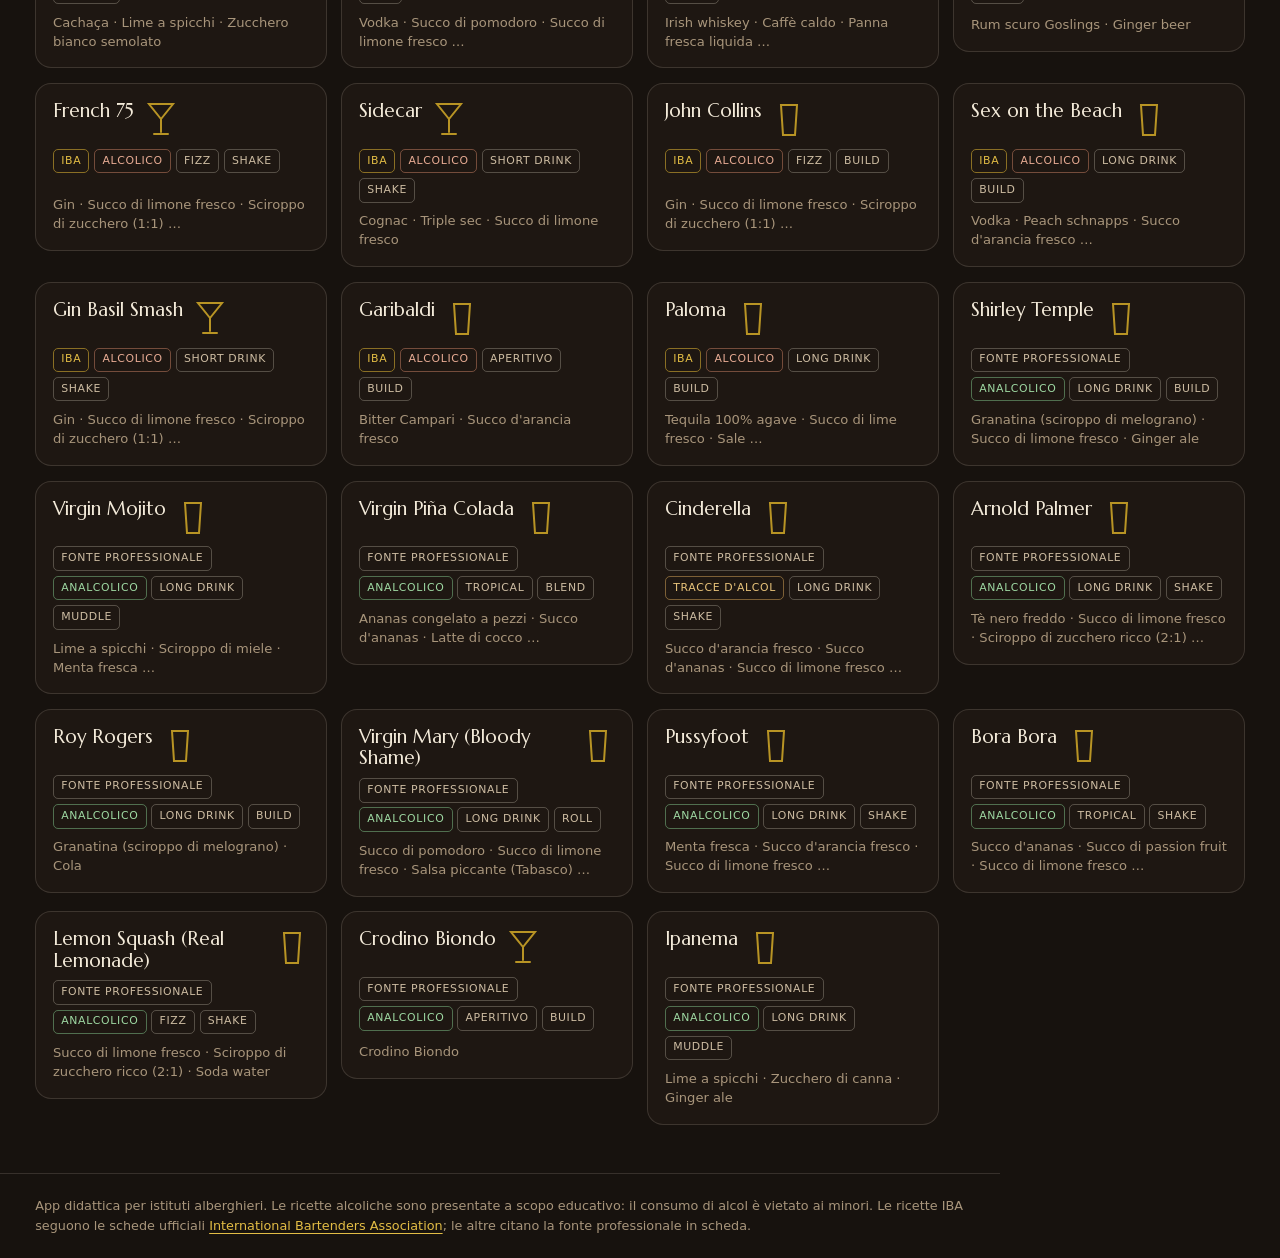
==== commit c4266055: "feat: banco bar simulatore di cocktail didattico 43 ricette verificate (31 IBA, 11 analcoliche, 1 co" ====
--- a/index.html
+++ b/index.html
@@ -1,125 +1,224 @@
-<!doctype html>
+<!DOCTYPE html>
 <html lang="it">
 <head>
-  <meta charset="utf-8">
-  <meta name="viewport" content="width=device-width, initial-scale=1">
-  <meta name="description" content="Presentazioni e laboratori di intelligenza artificiale per docenti: strumenti didattici, agenti AI, Brisk, OpenCode e GitHub Pages.">
-  <title>AI pratica per docenti · Presentazioni e laboratori</title>
-  <style>
-    :root {
-      --ink: #14213d;
-      --muted: #62708a;
-      --paper: #f7f8fc;
-      --white: #fff;
-      --blue: #315efb;
-      --cyan: #36c6e8;
-      --violet: #7b52ef;
-      --line: #dfe4ef;
-    }
-    * { box-sizing: border-box; }
-    html { color-scheme: light; }
-    body {
-      margin: 0;
-      color: var(--ink);
-      background: radial-gradient(circle at 94% 8%, #36c6e820, transparent 28%),
-        radial-gradient(circle at 3% 88%, #7b52ef14, transparent 30%), var(--paper);
-      font-family: Inter, ui-sans-serif, system-ui, -apple-system, BlinkMacSystemFont, "Segoe UI", sans-serif;
-      line-height: 1.5;
-    }
-    a { color: inherit; }
-    a:focus-visible { outline: 3px solid var(--blue); outline-offset: 6px; }
-    .container { width: min(1160px, calc(100% - 96px)); margin-inline: auto; }
-    .skip-link { position: absolute; top: 12px; left: 12px; padding: 10px 16px; background: var(--white); z-index: 1; transform: translateY(-180%); }
-    .skip-link:focus { transform: translateY(0); }
-    .header { display: flex; align-items: center; justify-content: space-between; gap: 24px; padding-block: 28px; border-bottom: 1px solid var(--line); }
-    .brand { display: flex; align-items: center; gap: 10px; font-weight: 800; letter-spacing: -.025em; }
-    .brand::before { content: ""; width: 12px; height: 12px; border-radius: 4px; background: var(--blue); box-shadow: 5px 5px 0 #36c6e840; }
-    .header a { font-size: .9rem; font-weight: 650; text-decoration: none; }
-    .header a:hover { color: var(--blue); text-decoration: underline; }
-    .hero { padding: clamp(48px, 7vw, 88px) 0 54px; }
-    .kicker { margin: 0 0 18px; font-size: .78rem; font-weight: 800; text-transform: uppercase; letter-spacing: .14em; color: var(--blue); }
-    h1 { margin: 0; max-width: 950px; font-size: clamp(3.2rem, 7vw, 6.4rem); line-height: .98; letter-spacing: -.065em; }
-    h1 span { color: var(--blue); }
-    .subtitle { max-width: 710px; margin: 26px 0 0; color: var(--muted); font-size: clamp(1.05rem, 1.7vw, 1.35rem); line-height: 1.5; }
-    .tags { display: flex; flex-wrap: wrap; gap: 8px; margin: 22px 0 0; padding: 0; list-style: none; }
-    .tags li { display: inline-flex; align-items: center; gap: 7px; border-radius: 99px; padding: 7px 11px; background: #e9edff; color: #3553c7; font-size: .78rem; font-weight: 750; }
-    .tags li::before { content: ""; width: 7px; height: 7px; border-radius: 50%; background: currentColor; }
-    .presentations { padding-bottom: 64px; scroll-margin-top: 24px; }
-    .section-heading { display: flex; align-items: baseline; justify-content: space-between; gap: 16px; margin-bottom: 20px; }
-    h2 { margin: 0; font-size: 1.5rem; letter-spacing: -.04em; }
-    .section-heading p { margin: 0; font-size: .88rem; color: var(--muted); }
-    .grid { display: grid; grid-template-columns: repeat(2, minmax(0, 1fr)); gap: 20px; }
-    .card { display: flex; flex-direction: column; padding: clamp(24px, 3vw, 36px); border: 1px solid var(--line); border-radius: 20px; background: var(--white); box-shadow: 0 8px 22px #1b2a5508; text-decoration: none; }
-    .card:hover { border-color: var(--blue); }
-    .card-label { margin: 0 0 18px; color: var(--blue); font-size: .82rem; font-weight: 750; }
-    .card h3 { max-width: 450px; margin: 0 0 16px; font-size: clamp(1.65rem, 2.7vw, 2.3rem); line-height: 1.12; letter-spacing: -.045em; }
-    .description { margin: 0 0 24px; color: var(--muted); }
-    .topics { margin: auto 0 24px; font-size: .82rem; font-weight: 650; color: var(--muted); }
-    .card-action { display: flex; justify-content: space-between; align-items: center; gap: 12px; padding-top: 20px; border-top: 1px solid var(--line); color: var(--blue); font-size: .94rem; font-weight: 750; }
-    .card-action span:last-child { font-size: 1.4rem; line-height: 1; }
-    .lab { background: linear-gradient(135deg, #f1edff, #f8fbff); border-color: #d9ccff; }
-    .lab .card-label, .lab .card-action { color: #6840d5; }
-    .lab:hover { border-color: var(--violet); }
-    .footer { border-top: 1px solid var(--line); padding-block: 24px 32px; color: var(--muted); font-size: .82rem; }
-    .footer p { margin: 0; }
-    @media (max-width: 720px) {
-      .container { width: calc(100% - 40px); }
-      .header { padding-block: 22px; }
-      .hero { padding-block: 48px 40px; }
-      .grid { grid-template-columns: 1fr; }
-      .section-heading { display: block; }
-      .section-heading p { margin-top: 5px; }
-      .presentations { padding-bottom: 40px; }
-    }
-  </style>
+<meta charset="UTF-8">
+<meta name="viewport" content="width=device-width, initial-scale=1">
+<title>Banco Bar — Simulatore di cocktail</title>
+<meta name="description" content="Banco bar virtuale per imparare a preparare cocktail: 43 ricette verificate, dimostrazione passo-passo, esercitazione guidata e sfida. Per istituti alberghieri.">
+<meta property="og:type" content="website">
+<meta property="og:locale" content="it_IT">
+<meta property="og:title" content="Banco Bar — Simulatore di cocktail">
+<meta property="og:description" content="43 ricette verificate, tre modalità didattiche e un banco bar virtuale accessibile. Per istituti alberghieri.">
+<link rel="stylesheet" href="css/style.css">
+<link rel="icon" href="data:image/svg+xml,%3Csvg xmlns='http://www.w3.org/2000/svg' viewBox='0 0 32 32'%3E%3Crect width='32' height='32' rx='7' fill='%2317120e'/%3E%3Cpath d='M8 8h16l-7 9v7h4v2H11v-2h4v-7z' fill='%23c9a227'/%3E%3C/svg%3E">
 </head>
 <body>
-  <a class="skip-link" href="#presentazioni">Vai alle presentazioni</a>
-  <header class="header container">
-    <div class="brand">AI per docenti</div>
-    <nav aria-label="Navigazione principale"><a href="#presentazioni">Presentazioni</a></nav>
-  </header>
-
-  <main class="container">
-    <section class="hero" aria-labelledby="titolo">
-      <p class="kicker">Formazione e laboratorio didattico</p>
-      <h1 id="titolo">AI pratica<br>per <span>docenti.</span></h1>
-      <p class="subtitle">Dalle prime idee ai progetti da usare in classe. Strumenti, esempi e attività guidate per trasformare l’intelligenza artificiale in un aiuto concreto al lavoro docente.</p>
-      <ul class="tags" aria-label="Temi del percorso">
-        <li>Materiali didattici</li>
-        <li>Inclusione</li>
-        <li>Automazioni</li>
-        <li>Progetti agentici</li>
-      </ul>
-    </section>
-
-    <section class="presentations" id="presentazioni" aria-labelledby="titolo-presentazioni">
-      <div class="section-heading">
-        <h2 id="titolo-presentazioni">Le presentazioni</h2>
-        <p>Scegli il percorso e apri le slide.</p>
-      </div>
-      <div class="grid">
-        <a class="card" href="./lezione-ai-pratica-docenti.html" aria-labelledby="titolo-lezione">
-          <p class="card-label">Lezione operativa</p>
-          <h3 id="titolo-lezione">Dalla chat agli agenti</h3>
-          <p class="description">Esplora gli strumenti AI per la didattica, progetta materiali e attività inclusive e costruisci i primi flussi di lavoro, dal wiki delle lezioni a Doc2Forms.</p>
-          <p class="topics">Prompt, strumenti didattici e progetti agentici</p>
-          <div class="card-action" aria-hidden="true"><span>Apri la presentazione</span><span>→</span></div>
-        </a>
-
-        <a class="card lab" href="./presentazione-brisk-opencode-github.html" aria-labelledby="titolo-laboratorio">
-          <p class="card-label">Laboratorio guidato</p>
-          <h3 id="titolo-laboratorio">Quiz, dispense e un link per la classe</h3>
-          <p class="description">Crea un quiz con Brisk, realizza una dispensa HTML con OpenCode e pubblicala con GitHub Pages per condividerla nella tua Classroom.</p>
-          <p class="topics">Brisk Teaching, OpenCode e GitHub Pages</p>
-          <div class="card-action" aria-hidden="true"><span>Apri la presentazione</span><span>→</span></div>
-        </a>
-      </div>
-    </section>
-  </main>
-
-  <footer class="footer container">
-    <p>AI pratica per docenti · Materiali per la formazione e il lavoro in classe.</p>
-  </footer>
+<a class="skip-link" href="#contenuto">Salta al contenuto</a>
+
+<header class="topbar">
+  <div class="brand">
+    <svg class="brand-mark" viewBox="0 0 32 32" aria-hidden="true"><path d="M6 6h20l-8.5 11v8h5v2.5H9.5V25h5v-8z" fill="currentColor"/><circle cx="22.5" cy="9.5" r="2.4" fill="#e85d10"/></svg>
+    <div class="brand-text">
+      <span class="brand-name">Banco Bar</span>
+      <span class="brand-sub">Simulatore di cocktail</span>
+    </div>
+  </div>
+  <div class="topbar-controls">
+    <label class="switch">
+      <input type="checkbox" id="toggle-movimento">
+      <span class="switch-track" aria-hidden="true"></span>
+      <span class="switch-label">Movimento ridotto</span>
+    </label>
+    <label class="switch">
+      <input type="checkbox" id="toggle-testo">
+      <span class="switch-track" aria-hidden="true"></span>
+      <span class="switch-label">Testo grande</span>
+    </label>
+  </div>
+</header>
+
+<main id="contenuto">
+
+  <!-- ============ CATALOGO ============ -->
+  <section id="vista-catalogo" class="vista" aria-labelledby="titolo-catalogo">
+    <div class="catalogo-head">
+      <h1 id="titolo-catalogo">Scegli il cocktail da preparare</h1>
+      <p class="lede">Un banco bar virtuale per imparare tecniche e ricette. Guarda la dimostrazione, esercitati con il dosatore, poi mettiti alla prova nella sfida. <strong id="conteggio-ricette"></strong></p>
+    </div>
+
+    <form class="filtri" id="filtri" role="search" aria-label="Filtra le ricette">
+      <div class="filtro filtro-ricerca">
+        <label for="cerca">Cerca</label>
+        <input type="search" id="cerca" name="cerca" placeholder="Nome o ingrediente…" autocomplete="off">
+      </div>
+      <div class="filtro">
+        <label for="filtro-tipologia">Tipologia</label>
+        <select id="filtro-tipologia" name="tipologia">
+          <option value="">Tutte</option>
+        </select>
+      </div>
+      <div class="filtro">
+        <label for="filtro-tecnica">Tecnica</label>
+        <select id="filtro-tecnica" name="tecnica">
+          <option value="">Tutte</option>
+        </select>
+      </div>
+      <fieldset class="filtro filtro-alcol">
+        <legend>Presenza di alcol</legend>
+        <div class="radio-riga">
+          <label><input type="radio" name="alcol" value="" checked> Tutte</label>
+          <label><input type="radio" name="alcol" value="no"> Analcoliche</label>
+          <label><input type="radio" name="alcol" value="tracce"> Tracce d'alcol</label>
+          <label><input type="radio" name="alcol" value="si"> Alcoliche</label>
+        </div>
+      </fieldset>
+      <label class="switch switch-solo-analcoliche">
+        <input type="checkbox" id="solo-analcoliche">
+        <span class="switch-track" aria-hidden="true"></span>
+        <span class="switch-label">Mostra solo analcoliche</span>
+      </label>
+    </form>
+
+    <p class="risultato-info" id="risultato-info" role="status"></p>
+    <ul class="griglia-ricette" id="griglia-ricette"></ul>
+    <p class="vuoto" id="catalogo-vuoto" hidden>Nessuna ricetta corrisponde ai filtri. Prova a togliere un filtro.</p>
+  </section>
+
+  <!-- ============ SCHEDA RICETTA ============ -->
+  <section id="vista-ricetta" class="vista" aria-labelledby="titolo-ricetta" hidden>
+    <button class="btn btn-back" id="back-catalogo" type="button">← Catalogo</button>
+    <div class="scheda-head">
+      <h1 id="titolo-ricetta"></h1>
+      <div class="badge-riga" id="scheda-badge"></div>
+      <p class="fonte-riga" id="scheda-fonte"></p>
+    </div>
+    <div class="scheda-grid">
+      <div class="scheda-dettagli" id="scheda-dettagli"></div>
+      <div class="modalita-scelta">
+        <h2>Come vuoi lavorare?</h2>
+        <button class="btn-modalita" id="avvia-demo" type="button">
+          <span class="btn-modalita-titolo">Dimostrazione</span>
+          <span class="btn-modalita-testo">Il barista virtuale prepara il cocktail passo dopo passo. Puoi mettere in pausa, tornare indietro e rivedere una singola operazione.</span>
+        </button>
+        <button class="btn-modalita" id="avvia-guidata" type="button">
+          <span class="btn-modalita-titolo">Esercitazione guidata</span>
+          <span class="btn-modalita-testo">Prepari tu con dosatore e strumenti. La ricetta resta consultabile e ogni errore riceve una correzione precisa.</span>
+        </button>
+        <button class="btn-modalita" id="avvia-sfida" type="button">
+          <span class="btn-modalita-titolo">Sfida</span>
+          <span class="btn-modalita-testo">Ricevi solo il nome del cocktail e lo prepari a memoria. Alla fine ricevi un riepilogo con gli errori da correggere.</span>
+        </button>
+      </div>
+    </div>
+  </section>
+
+  <!-- ============ BANCO DI LAVORO ============ -->
+  <section id="vista-banco" class="vista" aria-labelledby="titolo-banco" hidden>
+    <div class="banco-head">
+      <button class="btn btn-back" id="back-scheda" type="button">← Scheda</button>
+      <div class="banco-titolo">
+        <h1 id="titolo-banco"></h1>
+        <span class="modo-etichetta" id="modo-etichetta"></span>
+      </div>
+      <button class="btn btn-riavvia" id="btn-riavvia" type="button">Ricomincia</button>
+    </div>
+
+    <div class="banco-grid">
+      <div class="banco-scena-col">
+        <div class="scena-wrap">
+          <svg id="scena" viewBox="0 0 800 430" role="img" aria-label="Banco bar: area di preparazione con bicchiere, shaker e mixing glass"></svg>
+        </div>
+
+        <div class="contenitore-tabs" role="group" aria-label="Scegli il contenitore di lavoro" id="contenitore-tabs"></div>
+
+        <div class="banco-strumenti" id="banco-strumenti" role="group" aria-label="Strumenti"></div>
+
+        <div class="scaffale-wrap">
+          <h2 class="scaffale-titolo">Scaffale ingredienti</h2>
+          <div class="scaffale" id="scaffale" role="group" aria-label="Ingredienti disponibili"></div>
+        </div>
+
+        <div class="dosatore" id="dosatore" aria-label="Dosatore virtuale">
+          <div class="dosatore-testa">
+            <span class="dosatore-ing" id="dosatore-ing">Seleziona un ingrediente dallo scaffale</span>
+            <span class="dosatore-valore" id="dosatore-valore"></span>
+          </div>
+          <div class="dosatore-corpo" id="dosatore-corpo" hidden>
+            <svg class="jigger-svg" viewBox="0 0 60 90" aria-hidden="true">
+              <path d="M8 6h44l-14 40v34h-16V46z" fill="none" stroke="#c9a227" stroke-width="2.5"/>
+              <clipPath id="jigger-clip"><path d="M10 8h40l-13 38v32h-14V46z"/></clipPath>
+              <g clip-path="url(#jigger-clip)"><rect id="jigger-liquido" x="6" y="80" width="48" height="0" fill="#c9a227"/></g>
+            </svg>
+            <div class="dosatore-controlli">
+              <label class="dosatore-unita-label" for="dosatore-unita">Unità</label>
+              <select id="dosatore-unita"></select>
+              <div class="dosatore-slider-riga" id="dosatore-slider-riga">
+                <input type="range" id="dosatore-slider" min="0" max="120" step="2.5" value="30" aria-label="Dose in millilitri">
+                <input type="number" id="dosatore-numero" min="0" max="300" step="2.5" value="30" aria-label="Dose numerica">
+              </div>
+              <div class="preset-riga" id="preset-riga" aria-label="Dosi rapide"></div>
+              <label class="switch switch-galleggia" id="galleggia-wrap" hidden>
+                <input type="checkbox" id="dosatore-galleggia">
+                <span class="switch-track" aria-hidden="true"></span>
+                <span class="switch-label">Fai galleggiare (layer)</span>
+              </label>
+              <button class="btn btn-versa" id="btn-versa" type="button">Versa</button>
+            </div>
+          </div>
+        </div>
+
+        <div class="operazioni" id="operazioni" role="group" aria-label="Operazioni di preparazione"></div>
+      </div>
+
+      <aside class="banco-pannello">
+        <div class="pannello-demo" id="pannello-demo" hidden>
+          <h2>Dimostrazione</h2>
+          <div class="demo-passo-corrente" id="demo-passo-corrente" aria-live="polite"></div>
+          <div class="demo-controlli">
+            <button class="btn btn-icona" id="demo-prev" type="button" aria-label="Passaggio precedente">←</button>
+            <button class="btn btn-play" id="demo-play" type="button">Pausa</button>
+            <button class="btn btn-icona" id="demo-next" type="button" aria-label="Passaggio successivo">→</button>
+            <button class="btn" id="demo-ripeti" type="button">Rivedi passaggio</button>
+          </div>
+          <ol class="demo-lista" id="demo-lista"></ol>
+        </div>
+
+        <div class="pannello-guidata" id="pannello-guidata" hidden>
+          <h2>Ricetta</h2>
+          <div class="ricetta-consultabile" id="ricetta-consultabile"></div>
+          <div class="obiettivo" id="obiettivo"></div>
+        </div>
+
+        <div class="pannello-sfida" id="pannello-sfida" hidden>
+          <h2>Sfida a memoria</h2>
+          <p class="sfida-intro">Prepara il cocktail senza guardare la ricetta. Quando hai finito, premi <strong>Servi</strong> per ricevere il riepilogo.</p>
+          <button class="btn btn-servi" id="btn-servi" type="button">Servi il cocktail</button>
+        </div>
+
+        <div class="feedback-zona">
+          <h2 class="feedback-titolo">Registro</h2>
+          <div class="feedback-live" id="feedback-live" role="status" aria-live="polite"></div>
+          <ol class="registro" id="registro" reversed></ol>
+        </div>
+      </aside>
+    </div>
+
+    <div class="riepilogo" id="riepilogo" hidden aria-labelledby="riepilogo-titolo">
+      <h2 id="riepilogo-titolo">Riepilogo della sfida</h2>
+      <div class="riepilogo-punteggio" id="riepilogo-punteggio"></div>
+      <div class="riepilogo-sezioni" id="riepilogo-sezioni"></div>
+      <div class="riepilogo-azioni">
+        <button class="btn" id="riepilogo-ricetta" type="button">Rivedi la ricetta</button>
+        <button class="btn btn-versa" id="riepilogo-riprova" type="button">Riprova la sfida</button>
+      </div>
+    </div>
+  </section>
+</main>
+
+<footer class="footer">
+  <p>App didattica per istituti alberghieri. Le ricette alcoliche sono presentate a scopo educativo: il consumo di alcol è vietato ai minori. Le ricette IBA seguono le schede ufficiali <a href="https://iba-world.com/cocktails/all-cocktails/" rel="noopener">International Bartenders Association</a>; le altre citano la fonte professionale in scheda.</p>
+</footer>
+
+<script type="module" src="js/app.js"></script>
 </body>
-</html>
+</html>
--- a/css/style.css
+++ b/css/style.css
@@ -0,0 +1,446 @@
+@font-face {
+  font-family: "Marcellus";
+  font-style: normal;
+  font-weight: 400;
+  font-display: swap;
+  src: url("../assets/fonts/marcellus-400-latin.woff2") format("woff2");
+  unicode-range: U+0000-00FF, U+0131, U+0152-0153, U+02BB-02BC, U+02C6, U+02DA, U+02DC, U+0304, U+0308, U+0329, U+2000-206F, U+20AC, U+2122, U+2191, U+2193, U+2212, U+2215, U+FEFF, U+FFFD;
+}
+
+:root {
+  --bg: #17120e;
+  --bg-2: #1e1712;
+  --bg-3: #251c15;
+  --wood: #3a2a1c;
+  --wood-2: #2c2016;
+  --wood-edge: #4a3524;
+  --brass: #c9a227;
+  --brass-bright: #e3bd45;
+  --brass-dim: #8a6f24;
+  --cream: #f3ead9;
+  --cream-dim: #cdbca2;
+  --muted: #a8957b;
+  --line: rgba(243, 234, 217, 0.14);
+  --line-strong: rgba(243, 234, 217, 0.26);
+  --danger: #ff9d94;
+  --danger-bg: rgba(200, 60, 50, 0.16);
+  --ok: #9ed8a2;
+  --ok-bg: rgba(80, 160, 90, 0.14);
+  --info: #9fc9e8;
+  --info-bg: rgba(90, 140, 180, 0.14);
+  --radius: 12px;
+  --radius-lg: 16px;
+  --shadow: 0 18px 40px -24px rgba(0, 0, 0, 0.9);
+  --font-display: "Marcellus", Georgia, serif;
+  --font-body: system-ui, -apple-system, "Segoe UI", Roboto, "Helvetica Neue", Arial, sans-serif;
+  color-scheme: dark;
+}
+
+html[data-testo="grande"] { font-size: 18px; }
+html { font-size: 16px; }
+
+* { box-sizing: border-box; }
+[hidden] { display: none !important; }
+
+body {
+  margin: 0;
+  background: var(--bg);
+  color: var(--cream);
+  font-family: var(--font-body);
+  font-size: 1rem;
+  line-height: 1.55;
+  -webkit-font-smoothing: antialiased;
+}
+
+::selection { background: var(--brass); color: #1a1408; }
+:focus-visible { outline: 3px solid var(--brass-bright); outline-offset: 2px; border-radius: 4px; }
+
+a { color: var(--brass-bright); text-underline-offset: 3px; }
+a:hover { color: #f0d071; }
+
+h1, h2, h3 { font-family: var(--font-display); font-weight: 400; letter-spacing: 0.01em; line-height: 1.15; margin: 0; }
+h1 { font-size: clamp(1.7rem, 3.2vw, 2.5rem); }
+h2 { font-size: 1.3rem; }
+h3 { font-size: 1.05rem; }
+p { margin: 0 0 0.8em; }
+
+.skip-link {
+  position: absolute; left: 0.75rem; top: 0.75rem; z-index: 100;
+  transform: translateY(-200%);
+  background: var(--brass); color: #1a1408; padding: 0.7rem 1rem; font-weight: 600;
+}
+.skip-link:focus { transform: none; }
+.skip-link:hover { color: #1a1408; }
+
+.wrap, main { width: 100%; }
+
+/* ---------- Topbar ---------- */
+.topbar {
+  position: sticky; top: 0; z-index: 30;
+  display: flex; align-items: center; justify-content: space-between; gap: 1rem;
+  padding: 0.7rem clamp(0.9rem, 3vw, 2.2rem);
+  background: rgba(23, 18, 14, 0.96);
+  border-bottom: 1px solid var(--line);
+  backdrop-filter: blur(6px);
+}
+.brand { display: flex; align-items: center; gap: 0.65rem; }
+.brand-mark { width: 34px; height: 34px; color: var(--brass); flex: none; }
+.brand-text { display: flex; flex-direction: column; line-height: 1.1; }
+.brand-name { font-family: var(--font-display); font-size: 1.25rem; letter-spacing: 0.06em; text-transform: uppercase; color: var(--cream); }
+.brand-sub { font-size: 0.72rem; letter-spacing: 0.14em; text-transform: uppercase; color: var(--muted); }
+.topbar-controls { display: flex; align-items: center; gap: 1.1rem; flex-wrap: wrap; justify-content: flex-end; }
+
+.switch { display: inline-flex; align-items: center; gap: 0.5rem; cursor: pointer; font-size: 0.82rem; color: var(--cream-dim); min-height: 44px; }
+.switch input { position: absolute; opacity: 0; width: 1px; height: 1px; }
+.switch-track {
+  width: 40px; height: 22px; border-radius: 999px; background: #3b2e21; border: 1px solid var(--line-strong);
+  position: relative; flex: none; transition: background 160ms ease, border-color 160ms ease;
+}
+.switch-track::after {
+  content: ""; position: absolute; top: 2px; left: 2px; width: 16px; height: 16px; border-radius: 50%;
+  background: var(--cream-dim); transition: transform 160ms ease, background 160ms ease;
+}
+.switch input:checked + .switch-track { background: var(--brass-dim); border-color: var(--brass); }
+.switch input:checked + .switch-track::after { transform: translateX(18px); background: #1a1408; }
+.switch input:focus-visible + .switch-track { outline: 3px solid var(--brass-bright); outline-offset: 2px; }
+.switch:hover .switch-track { border-color: var(--brass); }
+
+/* ---------- Viste ---------- */
+.vista { padding: clamp(1.2rem, 3vw, 2.2rem) clamp(0.9rem, 3vw, 2.2rem) 3rem; max-width: 1360px; margin: 0 auto; }
+.vista[hidden] { display: none; }
+
+.catalogo-head { max-width: 820px; margin-bottom: 1.4rem; }
+.lede { color: var(--cream-dim); font-size: 1.02rem; max-width: 68ch; margin-top: 0.6rem; }
+.lede strong { color: var(--brass-bright); font-weight: 600; }
+
+/* ---------- Filtri ---------- */
+.filtri {
+  display: grid; grid-template-columns: minmax(200px, 1.5fr) repeat(2, minmax(140px, 0.8fr)) auto;
+  gap: 0.9rem 1.1rem; align-items: end;
+  padding: 1rem 1.1rem; background: var(--bg-2); border: 1px solid var(--line); border-radius: var(--radius-lg);
+  margin-bottom: 1rem;
+}
+.filtro { display: flex; flex-direction: column; gap: 0.35rem; border: 0; padding: 0; margin: 0; min-width: 0; }
+.filtro label, .filtro legend { font-size: 0.72rem; letter-spacing: 0.1em; text-transform: uppercase; color: var(--muted); font-weight: 600; padding: 0; }
+.filtro input[type="search"], .filtro select {
+  width: 100%; min-height: 44px; padding: 0.5rem 0.7rem; border-radius: 9px;
+  background: var(--bg-3); color: var(--cream); border: 1px solid var(--line-strong); font: inherit; font-size: 0.92rem;
+}
+.filtro input[type="search"]::placeholder { color: #9b8b74; }
+.filtro input[type="search"]:hover, .filtro select:hover { border-color: var(--brass-dim); }
+.filtro select { cursor: pointer; }
+.radio-riga { display: flex; gap: 0.9rem; flex-wrap: wrap; padding-top: 0.45rem; }
+.radio-riga label { display: inline-flex; align-items: center; gap: 0.4rem; font-size: 0.86rem; letter-spacing: 0; text-transform: none; color: var(--cream-dim); cursor: pointer; min-height: 44px; }
+.radio-riga input { accent-color: var(--brass); width: 1rem; height: 1rem; }
+.filtro-alcol { grid-column: span 1; }
+.switch-solo-analcoliche { grid-column: 1 / -1; justify-self: start; border-top: 1px solid var(--line); width: 100%; padding-top: 0.7rem; color: var(--cream); font-weight: 600; }
+
+.risultato-info { color: var(--cream-dim); font-size: 0.85rem; margin: 0.8rem 0 1rem; }
+
+/* ---------- Griglia ricette ---------- */
+.griglia-ricette { list-style: none; margin: 0; padding: 0; display: grid; grid-template-columns: repeat(auto-fill, minmax(255px, 1fr)); gap: 0.9rem; }
+.card-ricetta {
+  display: flex; flex-direction: column; gap: 0.55rem; text-align: left; width: 100%;
+  padding: 1rem 1.05rem 1.05rem; border-radius: var(--radius-lg);
+  background: var(--bg-2); border: 1px solid var(--line); color: var(--cream);
+  cursor: pointer; font: inherit; position: relative; min-height: 168px;
+  transition: transform 160ms ease, border-color 160ms ease, background 160ms ease;
+}
+.card-ricetta:hover { transform: translateY(-2px); border-color: var(--brass-dim); background: var(--bg-3); }
+.card-ricetta:active { transform: translateY(0); }
+.card-top { display: flex; align-items: flex-start; justify-content: space-between; gap: 0.6rem; }
+.card-nome { font-family: var(--font-display); font-size: 1.18rem; line-height: 1.15; }
+.card-bicchiere { flex: none; width: 34px; height: 40px; color: var(--brass); opacity: 0.9; }
+.card-meta { display: flex; flex-wrap: wrap; gap: 0.3rem; }
+.badge {
+  display: inline-flex; align-items: center; gap: 0.25rem; font-size: 0.68rem; letter-spacing: 0.06em;
+  text-transform: uppercase; padding: 0.18rem 0.45rem; border-radius: 5px;
+  border: 1px solid var(--line-strong); color: var(--cream-dim); white-space: nowrap;
+}
+.badge-iba { border-color: var(--brass-dim); color: var(--brass-bright); }
+.badge-analcolico { border-color: rgba(130, 200, 140, 0.5); color: var(--ok); }
+.badge-tracce { border-color: rgba(220, 170, 90, 0.5); color: #e8c37a; }
+.badge-alcol { border-color: rgba(220, 140, 110, 0.45); color: #e8ac94; }
+.card-ingredienti { color: var(--muted); font-size: 0.82rem; line-height: 1.45; margin-top: auto; }
+
+.vuoto { padding: 2rem 1rem; color: var(--cream-dim); text-align: center; border: 1px dashed var(--line-strong); border-radius: var(--radius); }
+
+/* ---------- Scheda ricetta ---------- */
+.btn {
+  display: inline-flex; align-items: center; justify-content: center; gap: 0.4rem;
+  min-height: 44px; padding: 0.55rem 1rem; border-radius: 9px; border: 1px solid var(--line-strong);
+  background: var(--bg-3); color: var(--cream); font: inherit; font-size: 0.9rem; font-weight: 600;
+  cursor: pointer; transition: background 140ms ease, border-color 140ms ease, transform 100ms ease;
+}
+.btn:hover { border-color: var(--brass); background: #2d2218; }
+.btn:active { transform: translateY(1px); }
+.btn:disabled { opacity: 0.42; cursor: not-allowed; }
+.btn-back { background: transparent; border-color: transparent; padding-left: 0.4rem; color: var(--cream-dim); font-weight: 500; }
+.btn-back:hover { color: var(--cream); background: var(--bg-2); border-color: var(--line); }
+.btn-versa { background: var(--brass); border-color: var(--brass); color: #1a1408; width: 100%; font-weight: 700; }
+.btn-versa:hover { background: var(--brass-bright); border-color: var(--brass-bright); }
+.btn-servi { background: var(--brass); border-color: var(--brass); color: #1a1408; width: 100%; font-weight: 700; }
+.btn-servi:hover { background: var(--brass-bright); }
+.btn-play { min-width: 96px; }
+.btn-icona { width: 44px; padding: 0; font-size: 1.1rem; }
+
+.scheda-head { margin: 0.4rem 0 1.4rem; max-width: 900px; }
+.badge-riga { display: flex; flex-wrap: wrap; gap: 0.35rem; margin: 0.7rem 0 0.6rem; }
+.fonte-riga { color: var(--cream-dim); font-size: 0.85rem; margin: 0; }
+.fonte-riga .fonte-nota { color: var(--muted); }
+
+.scheda-grid { display: grid; grid-template-columns: minmax(0, 1.5fr) minmax(280px, 0.9fr); gap: 1.4rem; align-items: start; }
+.scheda-dettagli { display: grid; gap: 1.1rem; }
+.blocco { background: var(--bg-2); border: 1px solid var(--line); border-radius: var(--radius-lg); padding: 1rem 1.1rem; }
+.blocco h2 { font-size: 1.05rem; margin-bottom: 0.7rem; color: var(--brass-bright); letter-spacing: 0.04em; text-transform: uppercase; font-family: var(--font-body); font-weight: 700; font-size: 0.78rem; }
+.meta-riga { display: flex; flex-wrap: wrap; gap: 0.45rem 1.4rem; color: var(--cream-dim); font-size: 0.9rem; margin-bottom: 0.3rem; }
+.meta-riga strong { color: var(--cream); font-weight: 600; }
+.tabella-ing { width: 100%; border-collapse: collapse; font-size: 0.93rem; }
+.tabella-ing th { text-align: left; font-size: 0.7rem; text-transform: uppercase; letter-spacing: 0.09em; color: var(--muted); padding: 0 0.4rem 0.4rem 0; border-bottom: 1px solid var(--line); font-weight: 600; }
+.tabella-ing td { padding: 0.45rem 0.4rem 0.45rem 0; border-bottom: 1px solid var(--line); vertical-align: top; }
+.tabella-ing tr:last-child td { border-bottom: 0; }
+.tabella-ing .dose { white-space: nowrap; color: var(--brass-bright); font-weight: 600; font-variant-numeric: tabular-nums; }
+.tabella-ing .nota { color: var(--muted); font-size: 0.82rem; }
+.procedimento { margin: 0; padding-left: 1.3rem; display: grid; gap: 0.45rem; font-size: 0.93rem; color: var(--cream-dim); }
+.procedimento li::marker { color: var(--brass); font-weight: 700; }
+.note-ricetta { font-size: 0.88rem; color: var(--muted); border-top: 1px solid var(--line); padding-top: 0.7rem; margin-top: 0.2rem; }
+.variante { font-size: 0.88rem; color: #e8c37a; }
+
+.modalita-scelta { display: grid; gap: 0.7rem; position: sticky; top: 84px; }
+.modalita-scelta h2 { font-size: 0.78rem; text-transform: uppercase; letter-spacing: 0.1em; color: var(--muted); font-family: var(--font-body); font-weight: 700; margin-bottom: 0.1rem; }
+.btn-modalita {
+  display: flex; flex-direction: column; align-items: flex-start; gap: 0.3rem; text-align: left;
+  padding: 0.9rem 1rem; border-radius: var(--radius-lg); border: 1px solid var(--line);
+  background: var(--bg-2); color: var(--cream); font: inherit; cursor: pointer;
+  transition: border-color 150ms ease, background 150ms ease, transform 150ms ease;
+}
+.btn-modalita:hover { border-color: var(--brass); background: var(--bg-3); transform: translateY(-1px); }
+.btn-modalita-titolo { font-family: var(--font-display); font-size: 1.15rem; color: var(--brass-bright); }
+.btn-modalita-testo { font-size: 0.85rem; color: var(--cream-dim); line-height: 1.5; }
+
+/* ---------- Banco ---------- */
+.banco-head { display: flex; align-items: center; gap: 1rem; flex-wrap: wrap; margin-bottom: 1rem; }
+.banco-titolo { display: flex; align-items: baseline; gap: 0.8rem; flex-wrap: wrap; flex: 1; }
+.banco-titolo h1 { font-size: clamp(1.4rem, 2.6vw, 2rem); }
+.modo-etichetta { font-size: 0.7rem; letter-spacing: 0.12em; text-transform: uppercase; color: var(--brass-bright); border: 1px solid var(--brass-dim); padding: 0.2rem 0.5rem; border-radius: 5px; white-space: nowrap; }
+.btn-riavvia { margin-left: auto; }
+
+.banco-grid { display: grid; grid-template-columns: minmax(0, 1.55fr) minmax(300px, 0.95fr); gap: 1.1rem; align-items: start; }
+.banco-scena-col { display: grid; grid-template-columns: minmax(0, 1fr); gap: 0.8rem; min-width: 0; }
+.banco-scena-col > * { min-width: 0; }
+.banco-pannello { display: grid; gap: 0.9rem; position: sticky; top: 82px; max-height: calc(100vh - 96px); overflow-y: auto; padding-right: 2px; }
+
+.scena-wrap { border-radius: var(--radius-lg); border: 1px solid var(--wood-edge); background: var(--wood-2); overflow: hidden; box-shadow: var(--shadow); min-width: 0; }
+
+@media (min-width: 1081px) {
+  .scena-wrap { position: sticky; top: 76px; z-index: 4; }
+}
+#scena { display: block; width: 100%; height: auto; aspect-ratio: 800 / 430; }
+
+.selettore-bicchiere {
+  flex-basis: 100%; display: flex; align-items: center; gap: 0.6rem; flex-wrap: wrap;
+  padding: 0.45rem 0.55rem; border: 1px dashed var(--line-strong); border-radius: 9px; margin-top: 0.2rem;
+}
+.selettore-bicchiere label { font-size: 0.75rem; color: var(--muted); letter-spacing: 0.04em; }
+.selettore-bicchiere select {
+  flex: 1 1 220px; min-height: 40px; padding: 0.35rem 0.55rem; border-radius: 8px;
+  background: var(--bg-3); color: var(--cream); border: 1px solid var(--line-strong); font: inherit; font-size: 0.88rem;
+}
+
+.contenitore-tabs { display: flex; flex-wrap: wrap; gap: 0.35rem; }
+.tab-cont {
+  flex: 1 1 auto; min-height: 44px; padding: 0.4rem 0.7rem; border-radius: 8px; border: 1px solid var(--line);
+  background: var(--bg-2); color: var(--cream-dim); font: inherit; font-size: 0.83rem; font-weight: 600; cursor: pointer;
+}
+.tab-cont:hover { border-color: var(--brass-dim); color: var(--cream); }
+.tab-cont[aria-pressed="true"] { border-color: var(--brass); background: rgba(201, 162, 39, 0.12); color: var(--cream); }
+
+.banco-strumenti { display: flex; flex-wrap: wrap; gap: 0.35rem; }
+.btn-strumento {
+  display: inline-flex; align-items: center; gap: 0.4rem; min-height: 44px; padding: 0.35rem 0.7rem;
+  border-radius: 8px; border: 1px solid var(--line); background: var(--bg-2); color: var(--cream-dim);
+  font: inherit; font-size: 0.82rem; font-weight: 600; cursor: pointer;
+}
+.btn-strumento svg { width: 20px; height: 20px; color: var(--brass); }
+.btn-strumento:hover { border-color: var(--brass-dim); color: var(--cream); }
+.btn-strumento[aria-pressed="true"] { border-color: var(--brass); background: rgba(201, 162, 39, 0.14); color: var(--cream); }
+
+.scaffale-wrap { background: var(--bg-2); border: 1px solid var(--line); border-radius: var(--radius-lg); padding: 0.7rem 0.75rem 0.75rem; }
+.scaffale-titolo { font-family: var(--font-body); font-size: 0.7rem; letter-spacing: 0.1em; text-transform: uppercase; color: var(--muted); font-weight: 700; margin-bottom: 0.5rem; }
+.scaffale { display: flex; gap: 0.4rem; overflow-x: auto; padding-bottom: 0.35rem; scrollbar-width: thin; scrollbar-color: var(--wood-edge) transparent; }
+.bottiglia {
+  flex: none; display: flex; flex-direction: column; align-items: center; gap: 0.2rem; width: 76px;
+  padding: 0.35rem 0.2rem; border: 1px solid transparent; border-radius: 9px; background: transparent;
+  color: var(--cream-dim); font: inherit; font-size: 0.66rem; line-height: 1.2; text-align: center; cursor: pointer;
+}
+.bottiglia svg { width: 30px; height: 58px; }
+.bottiglia:hover { background: var(--bg-3); border-color: var(--line); }
+.bottiglia[aria-pressed="true"] { background: rgba(201, 162, 39, 0.14); border-color: var(--brass); color: var(--cream); }
+.bottiglia-nome { display: -webkit-box; -webkit-line-clamp: 2; -webkit-box-orient: vertical; overflow: hidden; }
+
+.dosatore { background: var(--bg-2); border: 1px solid var(--line); border-radius: var(--radius-lg); padding: 0.75rem 0.85rem; }
+.dosatore-testa { display: flex; justify-content: space-between; gap: 0.8rem; align-items: baseline; flex-wrap: wrap; }
+.dosatore-ing { font-size: 0.9rem; font-weight: 600; }
+.dosatore-valore { font-family: var(--font-display); font-size: 1.15rem; color: var(--brass-bright); font-variant-numeric: tabular-nums; }
+.dosatore-corpo { display: flex; gap: 0.9rem; align-items: flex-start; margin-top: 0.6rem; }
+.jigger-svg { width: 52px; height: 78px; flex: none; }
+.dosatore-controlli { flex: 1; display: grid; gap: 0.45rem; min-width: 0; }
+.dosatore-unita-label { font-size: 0.7rem; text-transform: uppercase; letter-spacing: 0.1em; color: var(--muted); }
+#dosatore-unita { min-height: 38px; padding: 0.3rem 0.5rem; border-radius: 8px; background: var(--bg-3); color: var(--cream); border: 1px solid var(--line-strong); font: inherit; font-size: 0.85rem; }
+.dosatore-slider-riga { display: flex; align-items: center; gap: 0.55rem; }
+.dosatore-slider-riga input[type="range"] { flex: 1; accent-color: var(--brass); min-height: 32px; }
+.dosatore-slider-riga input[type="number"] { width: 84px; min-height: 40px; padding: 0.3rem 0.45rem; border-radius: 8px; background: var(--bg-3); color: var(--cream); border: 1px solid var(--line-strong); font: inherit; font-variant-numeric: tabular-nums; }
+.preset-riga { display: flex; flex-wrap: wrap; gap: 0.3rem; }
+.preset { min-height: 34px; padding: 0.2rem 0.55rem; border-radius: 6px; border: 1px solid var(--line); background: var(--bg-3); color: var(--cream-dim); font: inherit; font-size: 0.75rem; cursor: pointer; font-variant-numeric: tabular-nums; }
+.preset:hover { border-color: var(--brass); color: var(--cream); }
+.switch-galleggia { min-height: 38px; font-size: 0.8rem; }
+
+.operazioni { display: grid; grid-template-columns: repeat(auto-fill, minmax(128px, 1fr)); gap: 0.4rem; }
+.btn-operazione {
+  display: inline-flex; align-items: center; justify-content: center; gap: 0.4rem; min-height: 46px;
+  padding: 0.4rem 0.6rem; border-radius: 8px; border: 1px solid var(--line-strong); background: var(--bg-2);
+  color: var(--cream); font: inherit; font-size: 0.84rem; font-weight: 600; cursor: pointer; text-align: center;
+}
+.btn-operazione svg { width: 18px; height: 18px; color: var(--brass); flex: none; }
+.btn-operazione:hover { border-color: var(--brass); background: var(--bg-3); }
+.btn-operazione:disabled { opacity: 0.38; cursor: not-allowed; }
+
+/* ---------- Pannello ---------- */
+.pannello-demo, .pannello-guidata, .pannello-sfida, .feedback-zona {
+  background: var(--bg-2); border: 1px solid var(--line); border-radius: var(--radius-lg); padding: 0.9rem 1rem;
+}
+.pannello-demo h2, .pannello-guidata h2, .pannello-sfida h2, .feedback-titolo {
+  font-family: var(--font-body); font-size: 0.72rem; letter-spacing: 0.11em; text-transform: uppercase;
+  color: var(--muted); font-weight: 700; margin-bottom: 0.7rem;
+}
+.demo-passo-corrente { min-height: 96px; }
+.demo-passo-num { font-size: 0.7rem; letter-spacing: 0.1em; text-transform: uppercase; color: var(--brass-bright); }
+.demo-passo-testo { font-size: 1rem; margin: 0.3rem 0 0.35rem; }
+.demo-passo-perche { font-size: 0.85rem; color: var(--cream-dim); background: rgba(201, 162, 39, 0.1); padding: 0.4rem 0.6rem; border-radius: 6px; }
+.demo-passo-perche strong { color: var(--brass-bright); }
+.demo-controlli { display: flex; flex-wrap: wrap; gap: 0.35rem; margin-top: 0.6rem; }
+.demo-controlli .btn { font-size: 0.8rem; padding: 0.4rem 0.7rem; }
+.demo-lista { list-style: none; margin: 0.8rem 0 0; padding: 0.6rem 0 0; border-top: 1px solid var(--line); display: grid; gap: 0.15rem; max-height: 240px; overflow-y: auto; }
+.demo-passo-btn {
+  width: 100%; display: flex; gap: 0.5rem; text-align: left; font: inherit; font-size: 0.8rem;
+  color: var(--muted); background: transparent; border: 0; border-radius: 5px; padding: 0.3rem 0.4rem; cursor: pointer;
+}
+.demo-passo-btn:hover { background: var(--bg-3); color: var(--cream-dim); }
+.demo-lista li[aria-current="step"] .demo-passo-btn { background: rgba(201, 162, 39, 0.12); color: var(--cream); }
+.demo-lista .num { color: var(--brass-dim); font-variant-numeric: tabular-nums; flex: none; }
+.demo-lista li.fatto .num { color: var(--ok); }
+
+.ricetta-consultabile { font-size: 0.87rem; color: var(--cream-dim); max-height: 300px; overflow-y: auto; padding-right: 0.3rem; }
+.ricetta-consultabile h3 { font-family: var(--font-body); font-size: 0.7rem; letter-spacing: 0.1em; text-transform: uppercase; color: var(--brass-bright); margin: 0.7rem 0 0.3rem; }
+.ricetta-consultabile h3:first-child { margin-top: 0; }
+.ricetta-consultabile ul, .ricetta-consultabile ol { margin: 0; padding-left: 1.1rem; display: grid; gap: 0.2rem; }
+.ricetta-consultabile li::marker { color: var(--brass-dim); }
+.ricetta-consultabile .dose { color: var(--brass-bright); font-variant-numeric: tabular-nums; }
+.ricetta-consultabile .fonte-piccola { font-size: 0.75rem; color: var(--muted); margin-top: 0.6rem; }
+.obiettivo { margin-top: 0.8rem; border-top: 1px solid var(--line); padding-top: 0.7rem; }
+.obiettivo-titolo { font-size: 0.7rem; letter-spacing: 0.1em; text-transform: uppercase; color: var(--muted); font-weight: 700; }
+.obiettivo-testo { font-size: 0.92rem; margin-top: 0.25rem; }
+.obiettivo-testo strong { color: var(--brass-bright); }
+
+.sfida-intro { font-size: 0.9rem; color: var(--cream-dim); }
+.sfida-nome { font-family: var(--font-display); font-size: 1.4rem; color: var(--brass-bright); }
+
+.feedback-zona { min-height: 140px; }
+.feedback-live { min-height: 22px; }
+.feedback { border-radius: 8px; padding: 0.55rem 0.65rem; font-size: 0.88rem; border: 1px solid var(--line); }
+.feedback + .feedback { margin-top: 0.35rem; }
+.feedback-ok { background: var(--ok-bg); border-color: rgba(120, 200, 130, 0.35); color: var(--ok); }
+.feedback-err { background: var(--danger-bg); border-color: rgba(255, 130, 120, 0.35); color: var(--danger); }
+.feedback-info { background: var(--info-bg); border-color: rgba(120, 170, 210, 0.3); color: var(--info); }
+.registro { list-style: none; margin: 0.6rem 0 0; padding: 0; display: grid; gap: 0.2rem; max-height: 300px; overflow-y: auto; }
+.registro li { font-size: 0.8rem; color: var(--cream-dim); display: flex; gap: 0.4rem; align-items: baseline; padding: 0.22rem 0.2rem; border-bottom: 1px solid rgba(243, 234, 217, 0.06); }
+.registro li:last-child { border-bottom: 0; }
+.registro .icona { flex: none; width: 1em; }
+.registro .ok { color: var(--ok); }
+.registro .err { color: var(--danger); }
+.registro .info { color: var(--info); }
+
+/* ---------- Riepilogo ---------- */
+.riepilogo { margin-top: 1.4rem; background: var(--bg-2); border: 1px solid var(--brass-dim); border-radius: var(--radius-lg); padding: 1.2rem 1.3rem; }
+.riepilogo h2 { margin-bottom: 0.6rem; }
+.riepilogo-punteggio { display: flex; align-items: baseline; gap: 0.6rem; margin-bottom: 1rem; }
+.punteggio-num { font-family: var(--font-display); font-size: 2.4rem; color: var(--brass-bright); line-height: 1; }
+.punteggio-label { color: var(--cream-dim); font-size: 0.9rem; }
+.riepilogo-sezioni { display: grid; gap: 0.7rem; }
+.sezione-esito { border: 1px solid var(--line); border-radius: 10px; padding: 0.7rem 0.8rem; }
+.sezione-esito h3 { font-family: var(--font-body); font-size: 0.72rem; letter-spacing: 0.1em; text-transform: uppercase; color: var(--muted); margin-bottom: 0.35rem; }
+.sezione-esito ul { margin: 0; padding-left: 1.1rem; font-size: 0.88rem; color: var(--cream-dim); display: grid; gap: 0.2rem; }
+.sezione-esito.ok { border-color: rgba(120, 200, 130, 0.3); }
+.sezione-esito.err { border-color: rgba(255, 130, 120, 0.35); }
+.riepilogo-azioni { display: flex; gap: 0.5rem; flex-wrap: wrap; margin-top: 1rem; }
+
+.footer { border-top: 1px solid var(--line); padding: 1.4rem clamp(0.9rem, 3vw, 2.2rem); color: var(--muted); font-size: 0.8rem; max-width: 1000px; }
+.footer p { margin: 0; }
+
+/* ---------- Scena SVG ---------- */
+.scena-fondo { fill: #241a12; }
+.scena-bottega { fill: #2c2016; }
+.scena-legno { fill: #3a2a1c; }
+.scena-legno-scuro { fill: #2c2016; }
+.scena-ottone { stroke: #8a6f24; }
+.etichetta-vaso { font-family: var(--font-body); font-size: 12px; fill: #cdbca2; text-anchor: middle; }
+.etichetta-vaso.attivo { fill: #f3ead9; font-weight: 700; }
+.vasi-etichetta-sfondo { fill: rgba(23, 18, 14, 0.7); }
+.gruppo-vaso { transition: opacity 180ms ease; }
+.gruppo-vaso.inattivo { opacity: 0.55; }
+.vetro { fill: rgba(220, 235, 240, 0.07); stroke: rgba(230, 240, 245, 0.42); stroke-width: 2; }
+.vetro-luce { stroke: rgba(255, 255, 255, 0.18); stroke-width: 1.5; fill: none; }
+.ghiaccio { fill: rgba(214, 236, 244, 0.5); stroke: rgba(245, 252, 255, 0.7); stroke-width: 1; }
+.bollicina { fill: rgba(255, 255, 255, 0.5); }
+.stream { fill: #d8b45a; stroke: none; }
+.guarnizione { transition: transform 240ms ease, opacity 240ms ease; }
+
+[data-motion="ridotto"] *, [data-motion="ridotto"] *::before, [data-motion="ridotto"] *::after {
+  animation-duration: 0.001ms !important; animation-iteration-count: 1 !important; transition-duration: 0.001ms !important;
+}
+@media (prefers-reduced-motion: reduce) {
+  *, *::before, *::after { animation-duration: 0.001ms !important; animation-iteration-count: 1 !important; transition-duration: 0.001ms !important; scroll-behavior: auto !important; }
+}
+
+/* ---------- Responsive ---------- */
+@media (max-width: 1080px) {
+  .filtri { grid-template-columns: minmax(180px, 1.4fr) repeat(2, minmax(130px, 0.8fr)); }
+  .filtro-alcol { grid-column: 1 / -1; }
+  .scheda-grid { grid-template-columns: 1fr; }
+  .modalita-scelta { position: static; }
+  .banco-grid { grid-template-columns: 1fr; }
+  .banco-pannello { position: static; max-height: none; overflow: visible; }
+  .banco-pannello { grid-row: 2; }
+  .scena-wrap { max-height: 46vh; }
+  #scena { max-height: 46vh; }
+}
+
+@media (max-width: 720px) {
+  .topbar { flex-wrap: wrap; gap: 0.4rem; }
+  .topbar-controls { width: 100%; justify-content: space-between; }
+  .brand-sub { display: none; }
+  .filtri { grid-template-columns: 1fr 1fr; }
+  .filtro-ricerca { grid-column: 1 / -1; }
+  .switch-solo-analcoliche { padding-top: 0.6rem; }
+  .griglia-ricette { grid-template-columns: repeat(auto-fill, minmax(220px, 1fr)); }
+  .card-ricetta { min-height: 150px; }
+  .banco-head { gap: 0.5rem; }
+  .banco-titolo { order: 3; flex-basis: 100%; }
+  .btn-riavvia { order: 2; }
+  .demo-controlli .btn { flex: 1 1 auto; }
+  .scena-wrap { max-height: 40vh; }
+  #scena { max-height: 40vh; }
+  .dosatore-corpo { gap: 0.6rem; }
+  .operazioni { grid-template-columns: repeat(2, 1fr); }
+}
+
+@media (max-width: 460px) {
+  .filtri { grid-template-columns: 1fr; }
+  .griglia-ricette { grid-template-columns: 1fr; }
+  .banco-strumenti .btn-strumento { flex: 1 1 calc(50% - 0.35rem); justify-content: center; }
+  .preset-riga { gap: 0.25rem; }
+  .preset { flex: 1 1 calc(33% - 0.25rem); }
+  .bottiglia { width: 70px; }
+  .scena-wrap { max-height: 34vh; }
+  #scena { max-height: 34vh; }
+}
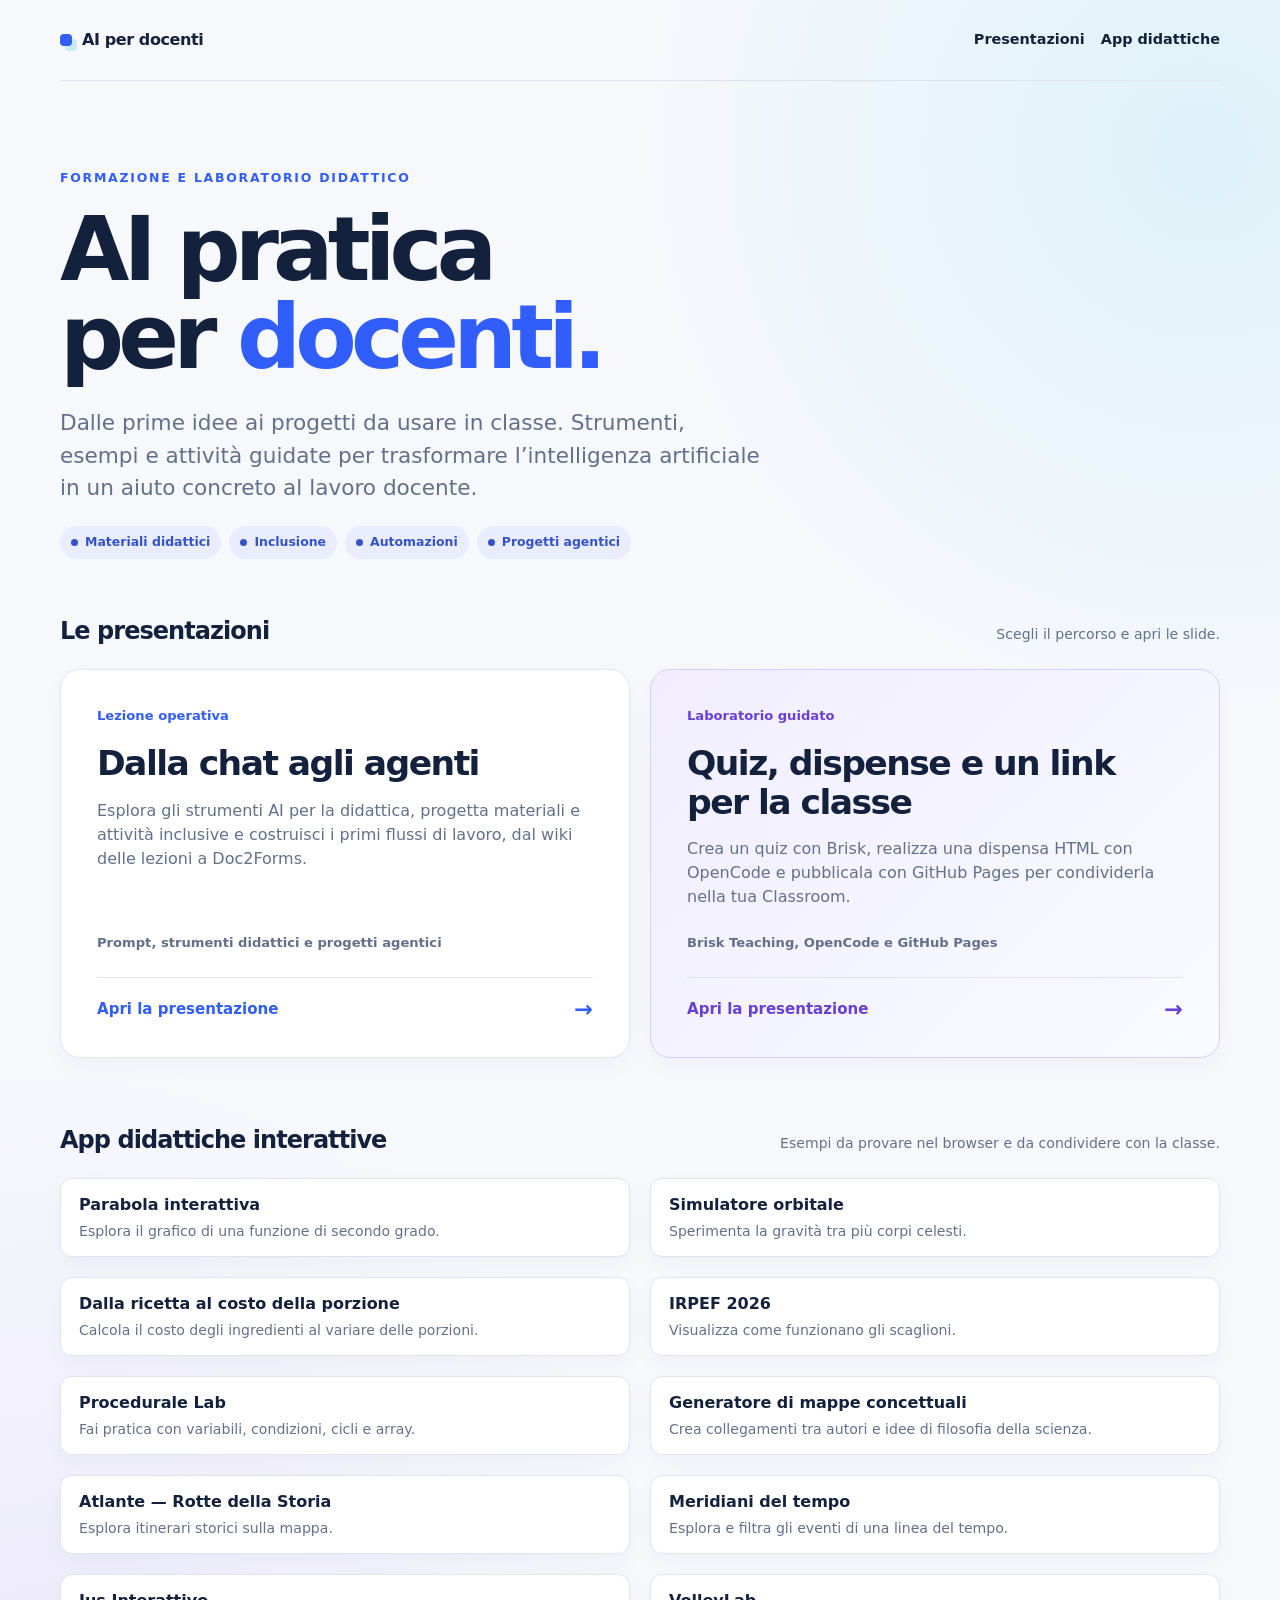
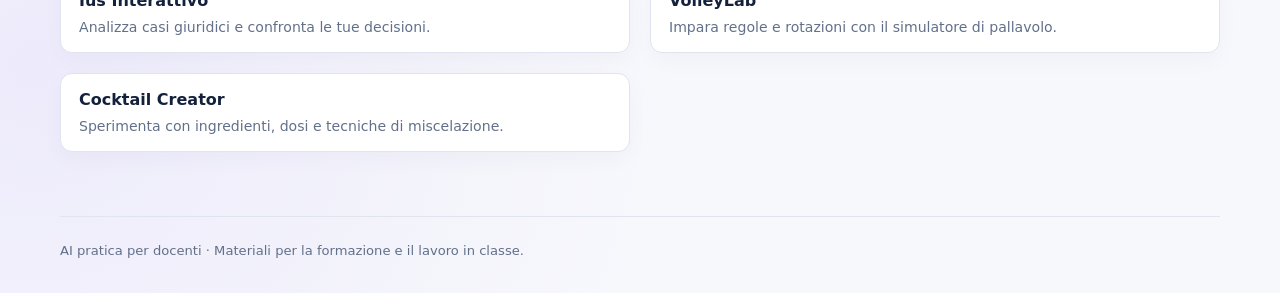
==== commit a8e52b6a: "Aggiunge il catalogo delle app didattiche" ====
--- a/index.html
+++ b/index.html
@@ -1,224 +1,152 @@
-<!DOCTYPE html>
+<!doctype html>
 <html lang="it">
 <head>
-<meta charset="UTF-8">
-<meta name="viewport" content="width=device-width, initial-scale=1">
-<title>Banco Bar — Simulatore di cocktail</title>
-<meta name="description" content="Banco bar virtuale per imparare a preparare cocktail: 43 ricette verificate, dimostrazione passo-passo, esercitazione guidata e sfida. Per istituti alberghieri.">
-<meta property="og:type" content="website">
-<meta property="og:locale" content="it_IT">
-<meta property="og:title" content="Banco Bar — Simulatore di cocktail">
-<meta property="og:description" content="43 ricette verificate, tre modalità didattiche e un banco bar virtuale accessibile. Per istituti alberghieri.">
-<link rel="stylesheet" href="css/style.css">
-<link rel="icon" href="data:image/svg+xml,%3Csvg xmlns='http://www.w3.org/2000/svg' viewBox='0 0 32 32'%3E%3Crect width='32' height='32' rx='7' fill='%2317120e'/%3E%3Cpath d='M8 8h16l-7 9v7h4v2H11v-2h4v-7z' fill='%23c9a227'/%3E%3C/svg%3E">
+  <meta charset="utf-8">
+  <meta name="viewport" content="width=device-width, initial-scale=1">
+  <meta name="description" content="Presentazioni, laboratori di intelligenza artificiale e app didattiche interattive per docenti.">
+  <title>AI pratica per docenti · Presentazioni e laboratori</title>
+  <style>
+    :root {
+      --ink: #14213d;
+      --muted: #62708a;
+      --paper: #f7f8fc;
+      --white: #fff;
+      --blue: #315efb;
+      --cyan: #36c6e8;
+      --violet: #7b52ef;
+      --line: #dfe4ef;
+    }
+    * { box-sizing: border-box; }
+    html { color-scheme: light; }
+    body {
+      margin: 0;
+      color: var(--ink);
+      background: radial-gradient(circle at 94% 8%, #36c6e820, transparent 28%),
+        radial-gradient(circle at 3% 88%, #7b52ef14, transparent 30%), var(--paper);
+      font-family: Inter, ui-sans-serif, system-ui, -apple-system, BlinkMacSystemFont, "Segoe UI", sans-serif;
+      line-height: 1.5;
+    }
+    a { color: inherit; }
+    a:focus-visible { outline: 3px solid var(--blue); outline-offset: 6px; }
+    .container { width: min(1160px, calc(100% - 96px)); margin-inline: auto; }
+    .skip-link { position: absolute; top: 12px; left: 12px; padding: 10px 16px; background: var(--white); z-index: 1; transform: translateY(-180%); }
+    .skip-link:focus { transform: translateY(0); }
+    .header { display: flex; flex-wrap: wrap; align-items: center; justify-content: space-between; gap: 12px 24px; padding-block: 28px; border-bottom: 1px solid var(--line); }
+    .brand { display: flex; align-items: center; gap: 10px; font-weight: 800; letter-spacing: -.025em; }
+    .brand::before { content: ""; width: 12px; height: 12px; border-radius: 4px; background: var(--blue); box-shadow: 5px 5px 0 #36c6e840; }
+    .header nav { display: flex; flex-wrap: wrap; gap: 8px 16px; }
+    .header a { font-size: .9rem; font-weight: 650; text-decoration: none; }
+    .header a:hover { color: var(--blue); text-decoration: underline; }
+    .hero { padding: clamp(48px, 7vw, 88px) 0 54px; }
+    .kicker { margin: 0 0 18px; font-size: .78rem; font-weight: 800; text-transform: uppercase; letter-spacing: .14em; color: var(--blue); }
+    h1 { margin: 0; max-width: 950px; font-size: clamp(3.2rem, 7vw, 6.4rem); line-height: .98; letter-spacing: -.065em; }
+    h1 span { color: var(--blue); }
+    .subtitle { max-width: 710px; margin: 26px 0 0; color: var(--muted); font-size: clamp(1.05rem, 1.7vw, 1.35rem); line-height: 1.5; }
+    .tags { display: flex; flex-wrap: wrap; gap: 8px; margin: 22px 0 0; padding: 0; list-style: none; }
+    .tags li { display: inline-flex; align-items: center; gap: 7px; border-radius: 99px; padding: 7px 11px; background: #e9edff; color: #3553c7; font-size: .78rem; font-weight: 750; }
+    .tags li::before { content: ""; width: 7px; height: 7px; border-radius: 50%; background: currentColor; }
+    .presentations { padding-bottom: 64px; scroll-margin-top: 24px; }
+    .section-heading { display: flex; align-items: baseline; justify-content: space-between; gap: 16px; margin-bottom: 20px; }
+    h2 { margin: 0; font-size: 1.5rem; letter-spacing: -.04em; }
+    .section-heading p { margin: 0; font-size: .88rem; color: var(--muted); }
+    .grid { display: grid; grid-template-columns: repeat(2, minmax(0, 1fr)); gap: 20px; }
+    .card { display: flex; flex-direction: column; padding: clamp(24px, 3vw, 36px); border: 1px solid var(--line); border-radius: 20px; background: var(--white); box-shadow: 0 8px 22px #1b2a5508; text-decoration: none; }
+    .card:hover { border-color: var(--blue); }
+    .card-label { margin: 0 0 18px; color: var(--blue); font-size: .82rem; font-weight: 750; }
+    .card h3 { max-width: 450px; margin: 0 0 16px; font-size: clamp(1.65rem, 2.7vw, 2.3rem); line-height: 1.12; letter-spacing: -.045em; }
+    .description { margin: 0 0 24px; color: var(--muted); }
+    .topics { margin: auto 0 24px; font-size: .82rem; font-weight: 650; color: var(--muted); }
+    .card-action { display: flex; justify-content: space-between; align-items: center; gap: 12px; padding-top: 20px; border-top: 1px solid var(--line); color: var(--blue); font-size: .94rem; font-weight: 750; }
+    .card-action span:last-child { font-size: 1.4rem; line-height: 1; }
+    .lab { background: linear-gradient(135deg, #f1edff, #f8fbff); border-color: #d9ccff; }
+    .lab .card-label, .lab .card-action { color: #6840d5; }
+    .lab:hover { border-color: var(--violet); }
+    .app-list { margin: 0; padding: 0; list-style: none; }
+    .app-list .card { height: 100%; gap: 4px; padding: 14px 18px; border-radius: 12px; }
+    .app-list .card span { color: var(--muted); font-size: .88rem; }
+    .footer { border-top: 1px solid var(--line); padding-block: 24px 32px; color: var(--muted); font-size: .82rem; }
+    .footer p { margin: 0; }
+    @media (max-width: 720px) {
+      .container { width: calc(100% - 40px); }
+      .header { padding-block: 22px; }
+      .hero { padding-block: 48px 40px; }
+      .grid { grid-template-columns: 1fr; }
+      .section-heading { display: block; }
+      .section-heading p { margin-top: 5px; }
+      .presentations { padding-bottom: 40px; }
+    }
+  </style>
 </head>
 <body>
-<a class="skip-link" href="#contenuto">Salta al contenuto</a>
+  <a class="skip-link" href="#presentazioni">Vai ai contenuti</a>
+  <header class="header container">
+    <div class="brand">AI per docenti</div>
+    <nav aria-label="Navigazione principale">
+      <a href="#presentazioni">Presentazioni</a>
+      <a href="#app-didattiche">App didattiche</a>
+    </nav>
+  </header>
 
-<header class="topbar">
-  <div class="brand">
-    <svg class="brand-mark" viewBox="0 0 32 32" aria-hidden="true"><path d="M6 6h20l-8.5 11v8h5v2.5H9.5V25h5v-8z" fill="currentColor"/><circle cx="22.5" cy="9.5" r="2.4" fill="#e85d10"/></svg>
-    <div class="brand-text">
-      <span class="brand-name">Banco Bar</span>
-      <span class="brand-sub">Simulatore di cocktail</span>
-    </div>
-  </div>
-  <div class="topbar-controls">
-    <label class="switch">
-      <input type="checkbox" id="toggle-movimento">
-      <span class="switch-track" aria-hidden="true"></span>
-      <span class="switch-label">Movimento ridotto</span>
-    </label>
-    <label class="switch">
-      <input type="checkbox" id="toggle-testo">
-      <span class="switch-track" aria-hidden="true"></span>
-      <span class="switch-label">Testo grande</span>
-    </label>
-  </div>
-</header>
+  <main class="container">
+    <section class="hero" aria-labelledby="titolo">
+      <p class="kicker">Formazione e laboratorio didattico</p>
+      <h1 id="titolo">AI pratica<br>per <span>docenti.</span></h1>
+      <p class="subtitle">Dalle prime idee ai progetti da usare in classe. Strumenti, esempi e attività guidate per trasformare l’intelligenza artificiale in un aiuto concreto al lavoro docente.</p>
+      <ul class="tags" aria-label="Temi del percorso">
+        <li>Materiali didattici</li>
+        <li>Inclusione</li>
+        <li>Automazioni</li>
+        <li>Progetti agentici</li>
+      </ul>
+    </section>
 
-<main id="contenuto">
+    <section class="presentations" id="presentazioni" aria-labelledby="titolo-presentazioni">
+      <div class="section-heading">
+        <h2 id="titolo-presentazioni">Le presentazioni</h2>
+        <p>Scegli il percorso e apri le slide.</p>
+      </div>
+      <div class="grid">
+        <a class="card" href="./lezione-ai-pratica-docenti.html" aria-labelledby="titolo-lezione">
+          <p class="card-label">Lezione operativa</p>
+          <h3 id="titolo-lezione">Dalla chat agli agenti</h3>
+          <p class="description">Esplora gli strumenti AI per la didattica, progetta materiali e attività inclusive e costruisci i primi flussi di lavoro, dal wiki delle lezioni a Doc2Forms.</p>
+          <p class="topics">Prompt, strumenti didattici e progetti agentici</p>
+          <div class="card-action" aria-hidden="true"><span>Apri la presentazione</span><span>→</span></div>
+        </a>
 
-  <!-- ============ CATALOGO ============ -->
-  <section id="vista-catalogo" class="vista" aria-labelledby="titolo-catalogo">
-    <div class="catalogo-head">
-      <h1 id="titolo-catalogo">Scegli il cocktail da preparare</h1>
-      <p class="lede">Un banco bar virtuale per imparare tecniche e ricette. Guarda la dimostrazione, esercitati con il dosatore, poi mettiti alla prova nella sfida. <strong id="conteggio-ricette"></strong></p>
-    </div>
+        <a class="card lab" href="./presentazione-brisk-opencode-github.html" aria-labelledby="titolo-laboratorio">
+          <p class="card-label">Laboratorio guidato</p>
+          <h3 id="titolo-laboratorio">Quiz, dispense e un link per la classe</h3>
+          <p class="description">Crea un quiz con Brisk, realizza una dispensa HTML con OpenCode e pubblicala con GitHub Pages per condividerla nella tua Classroom.</p>
+          <p class="topics">Brisk Teaching, OpenCode e GitHub Pages</p>
+          <div class="card-action" aria-hidden="true"><span>Apri la presentazione</span><span>→</span></div>
+        </a>
+      </div>
+    </section>
 
-    <form class="filtri" id="filtri" role="search" aria-label="Filtra le ricette">
-      <div class="filtro filtro-ricerca">
-        <label for="cerca">Cerca</label>
-        <input type="search" id="cerca" name="cerca" placeholder="Nome o ingrediente…" autocomplete="off">
+    <section class="presentations" id="app-didattiche" aria-labelledby="titolo-app">
+      <div class="section-heading">
+        <h2 id="titolo-app">App didattiche interattive</h2>
+        <p>Esempi da provare nel browser e da condividere con la classe.</p>
       </div>
-      <div class="filtro">
-        <label for="filtro-tipologia">Tipologia</label>
-        <select id="filtro-tipologia" name="tipologia">
-          <option value="">Tutte</option>
-        </select>
-      </div>
-      <div class="filtro">
-        <label for="filtro-tecnica">Tecnica</label>
-        <select id="filtro-tecnica" name="tecnica">
-          <option value="">Tutte</option>
-        </select>
-      </div>
-      <fieldset class="filtro filtro-alcol">
-        <legend>Presenza di alcol</legend>
-        <div class="radio-riga">
-          <label><input type="radio" name="alcol" value="" checked> Tutte</label>
-          <label><input type="radio" name="alcol" value="no"> Analcoliche</label>
-          <label><input type="radio" name="alcol" value="tracce"> Tracce d'alcol</label>
-          <label><input type="radio" name="alcol" value="si"> Alcoliche</label>
-        </div>
-      </fieldset>
-      <label class="switch switch-solo-analcoliche">
-        <input type="checkbox" id="solo-analcoliche">
-        <span class="switch-track" aria-hidden="true"></span>
-        <span class="switch-label">Mostra solo analcoliche</span>
-      </label>
-    </form>
+      <ul class="grid app-list" role="list">
+        <li><a class="card" href="./app/funzioni/"><strong>Parabola interattiva</strong><span>Esplora il grafico di una funzione di secondo grado.</span></a></li>
+        <li><a class="card" href="./app/simulatore_orbite/"><strong>Simulatore orbitale</strong><span>Sperimenta la gravità tra più corpi celesti.</span></a></li>
+        <li><a class="card" href="./app/cucina-matematica-dta/"><strong>Dalla ricetta al costo della porzione</strong><span>Calcola il costo degli ingredienti al variare delle porzioni.</span></a></li>
+        <li><a class="card" href="./app/calcolatore-fiscale/"><strong>IRPEF 2026</strong><span>Visualizza come funzionano gli scaglioni.</span></a></li>
+        <li><a class="card" href="./app/introduzione-alla-programmazione/"><strong>Procedurale Lab</strong><span>Fai pratica con variabili, condizioni, cicli e array.</span></a></li>
+        <li><a class="card" href="./app/generatore-mappa-concettuale/"><strong>Generatore di mappe concettuali</strong><span>Crea collegamenti tra autori e idee di filosofia della scienza.</span></a></li>
+        <li><a class="card" href="./app/mappa-storica-interattiva/"><strong>Atlante — Rotte della Storia</strong><span>Esplora itinerari storici sulla mappa.</span></a></li>
+        <li><a class="card" href="./app/timeline/"><strong>Meridiani del tempo</strong><span>Esplora e filtra gli eventi di una linea del tempo.</span></a></li>
+        <li><a class="card" href="./app/processo-giuridico/"><strong>Ius Interattivo</strong><span>Analizza casi giuridici e confronta le tue decisioni.</span></a></li>
+        <li><a class="card" href="./app/pallavolo/"><strong>VolleyLab</strong><span>Impara regole e rotazioni con il simulatore di pallavolo.</span></a></li>
+        <li><a class="card" href="https://profpako.github.io/cocktail-creator/"><strong>Cocktail Creator</strong><span>Sperimenta con ingredienti, dosi e tecniche di miscelazione.</span></a></li>
+      </ul>
+    </section>
+  </main>
 
-    <p class="risultato-info" id="risultato-info" role="status"></p>
-    <ul class="griglia-ricette" id="griglia-ricette"></ul>
-    <p class="vuoto" id="catalogo-vuoto" hidden>Nessuna ricetta corrisponde ai filtri. Prova a togliere un filtro.</p>
-  </section>
-
-  <!-- ============ SCHEDA RICETTA ============ -->
-  <section id="vista-ricetta" class="vista" aria-labelledby="titolo-ricetta" hidden>
-    <button class="btn btn-back" id="back-catalogo" type="button">← Catalogo</button>
-    <div class="scheda-head">
-      <h1 id="titolo-ricetta"></h1>
-      <div class="badge-riga" id="scheda-badge"></div>
-      <p class="fonte-riga" id="scheda-fonte"></p>
-    </div>
-    <div class="scheda-grid">
-      <div class="scheda-dettagli" id="scheda-dettagli"></div>
-      <div class="modalita-scelta">
-        <h2>Come vuoi lavorare?</h2>
-        <button class="btn-modalita" id="avvia-demo" type="button">
-          <span class="btn-modalita-titolo">Dimostrazione</span>
-          <span class="btn-modalita-testo">Il barista virtuale prepara il cocktail passo dopo passo. Puoi mettere in pausa, tornare indietro e rivedere una singola operazione.</span>
-        </button>
-        <button class="btn-modalita" id="avvia-guidata" type="button">
-          <span class="btn-modalita-titolo">Esercitazione guidata</span>
-          <span class="btn-modalita-testo">Prepari tu con dosatore e strumenti. La ricetta resta consultabile e ogni errore riceve una correzione precisa.</span>
-        </button>
-        <button class="btn-modalita" id="avvia-sfida" type="button">
-          <span class="btn-modalita-titolo">Sfida</span>
-          <span class="btn-modalita-testo">Ricevi solo il nome del cocktail e lo prepari a memoria. Alla fine ricevi un riepilogo con gli errori da correggere.</span>
-        </button>
-      </div>
-    </div>
-  </section>
-
-  <!-- ============ BANCO DI LAVORO ============ -->
-  <section id="vista-banco" class="vista" aria-labelledby="titolo-banco" hidden>
-    <div class="banco-head">
-      <button class="btn btn-back" id="back-scheda" type="button">← Scheda</button>
-      <div class="banco-titolo">
-        <h1 id="titolo-banco"></h1>
-        <span class="modo-etichetta" id="modo-etichetta"></span>
-      </div>
-      <button class="btn btn-riavvia" id="btn-riavvia" type="button">Ricomincia</button>
-    </div>
-
-    <div class="banco-grid">
-      <div class="banco-scena-col">
-        <div class="scena-wrap">
-          <svg id="scena" viewBox="0 0 800 430" role="img" aria-label="Banco bar: area di preparazione con bicchiere, shaker e mixing glass"></svg>
-        </div>
-
-        <div class="contenitore-tabs" role="group" aria-label="Scegli il contenitore di lavoro" id="contenitore-tabs"></div>
-
-        <div class="banco-strumenti" id="banco-strumenti" role="group" aria-label="Strumenti"></div>
-
-        <div class="scaffale-wrap">
-          <h2 class="scaffale-titolo">Scaffale ingredienti</h2>
-          <div class="scaffale" id="scaffale" role="group" aria-label="Ingredienti disponibili"></div>
-        </div>
-
-        <div class="dosatore" id="dosatore" aria-label="Dosatore virtuale">
-          <div class="dosatore-testa">
-            <span class="dosatore-ing" id="dosatore-ing">Seleziona un ingrediente dallo scaffale</span>
-            <span class="dosatore-valore" id="dosatore-valore"></span>
-          </div>
-          <div class="dosatore-corpo" id="dosatore-corpo" hidden>
-            <svg class="jigger-svg" viewBox="0 0 60 90" aria-hidden="true">
-              <path d="M8 6h44l-14 40v34h-16V46z" fill="none" stroke="#c9a227" stroke-width="2.5"/>
-              <clipPath id="jigger-clip"><path d="M10 8h40l-13 38v32h-14V46z"/></clipPath>
-              <g clip-path="url(#jigger-clip)"><rect id="jigger-liquido" x="6" y="80" width="48" height="0" fill="#c9a227"/></g>
-            </svg>
-            <div class="dosatore-controlli">
-              <label class="dosatore-unita-label" for="dosatore-unita">Unità</label>
-              <select id="dosatore-unita"></select>
-              <div class="dosatore-slider-riga" id="dosatore-slider-riga">
-                <input type="range" id="dosatore-slider" min="0" max="120" step="2.5" value="30" aria-label="Dose in millilitri">
-                <input type="number" id="dosatore-numero" min="0" max="300" step="2.5" value="30" aria-label="Dose numerica">
-              </div>
-              <div class="preset-riga" id="preset-riga" aria-label="Dosi rapide"></div>
-              <label class="switch switch-galleggia" id="galleggia-wrap" hidden>
-                <input type="checkbox" id="dosatore-galleggia">
-                <span class="switch-track" aria-hidden="true"></span>
-                <span class="switch-label">Fai galleggiare (layer)</span>
-              </label>
-              <button class="btn btn-versa" id="btn-versa" type="button">Versa</button>
-            </div>
-          </div>
-        </div>
-
-        <div class="operazioni" id="operazioni" role="group" aria-label="Operazioni di preparazione"></div>
-      </div>
-
-      <aside class="banco-pannello">
-        <div class="pannello-demo" id="pannello-demo" hidden>
-          <h2>Dimostrazione</h2>
-          <div class="demo-passo-corrente" id="demo-passo-corrente" aria-live="polite"></div>
-          <div class="demo-controlli">
-            <button class="btn btn-icona" id="demo-prev" type="button" aria-label="Passaggio precedente">←</button>
-            <button class="btn btn-play" id="demo-play" type="button">Pausa</button>
-            <button class="btn btn-icona" id="demo-next" type="button" aria-label="Passaggio successivo">→</button>
-            <button class="btn" id="demo-ripeti" type="button">Rivedi passaggio</button>
-          </div>
-          <ol class="demo-lista" id="demo-lista"></ol>
-        </div>
-
-        <div class="pannello-guidata" id="pannello-guidata" hidden>
-          <h2>Ricetta</h2>
-          <div class="ricetta-consultabile" id="ricetta-consultabile"></div>
-          <div class="obiettivo" id="obiettivo"></div>
-        </div>
-
-        <div class="pannello-sfida" id="pannello-sfida" hidden>
-          <h2>Sfida a memoria</h2>
-          <p class="sfida-intro">Prepara il cocktail senza guardare la ricetta. Quando hai finito, premi <strong>Servi</strong> per ricevere il riepilogo.</p>
-          <button class="btn btn-servi" id="btn-servi" type="button">Servi il cocktail</button>
-        </div>
-
-        <div class="feedback-zona">
-          <h2 class="feedback-titolo">Registro</h2>
-          <div class="feedback-live" id="feedback-live" role="status" aria-live="polite"></div>
-          <ol class="registro" id="registro" reversed></ol>
-        </div>
-      </aside>
-    </div>
-
-    <div class="riepilogo" id="riepilogo" hidden aria-labelledby="riepilogo-titolo">
-      <h2 id="riepilogo-titolo">Riepilogo della sfida</h2>
-      <div class="riepilogo-punteggio" id="riepilogo-punteggio"></div>
-      <div class="riepilogo-sezioni" id="riepilogo-sezioni"></div>
-      <div class="riepilogo-azioni">
-        <button class="btn" id="riepilogo-ricetta" type="button">Rivedi la ricetta</button>
-        <button class="btn btn-versa" id="riepilogo-riprova" type="button">Riprova la sfida</button>
-      </div>
-    </div>
-  </section>
-</main>
-
-<footer class="footer">
-  <p>App didattica per istituti alberghieri. Le ricette alcoliche sono presentate a scopo educativo: il consumo di alcol è vietato ai minori. Le ricette IBA seguono le schede ufficiali <a href="https://iba-world.com/cocktails/all-cocktails/" rel="noopener">International Bartenders Association</a>; le altre citano la fonte professionale in scheda.</p>
-</footer>
-
-<script type="module" src="js/app.js"></script>
+  <footer class="footer container">
+    <p>AI pratica per docenti · Materiali per la formazione e il lavoro in classe.</p>
+  </footer>
 </body>
-</html>+</html>
